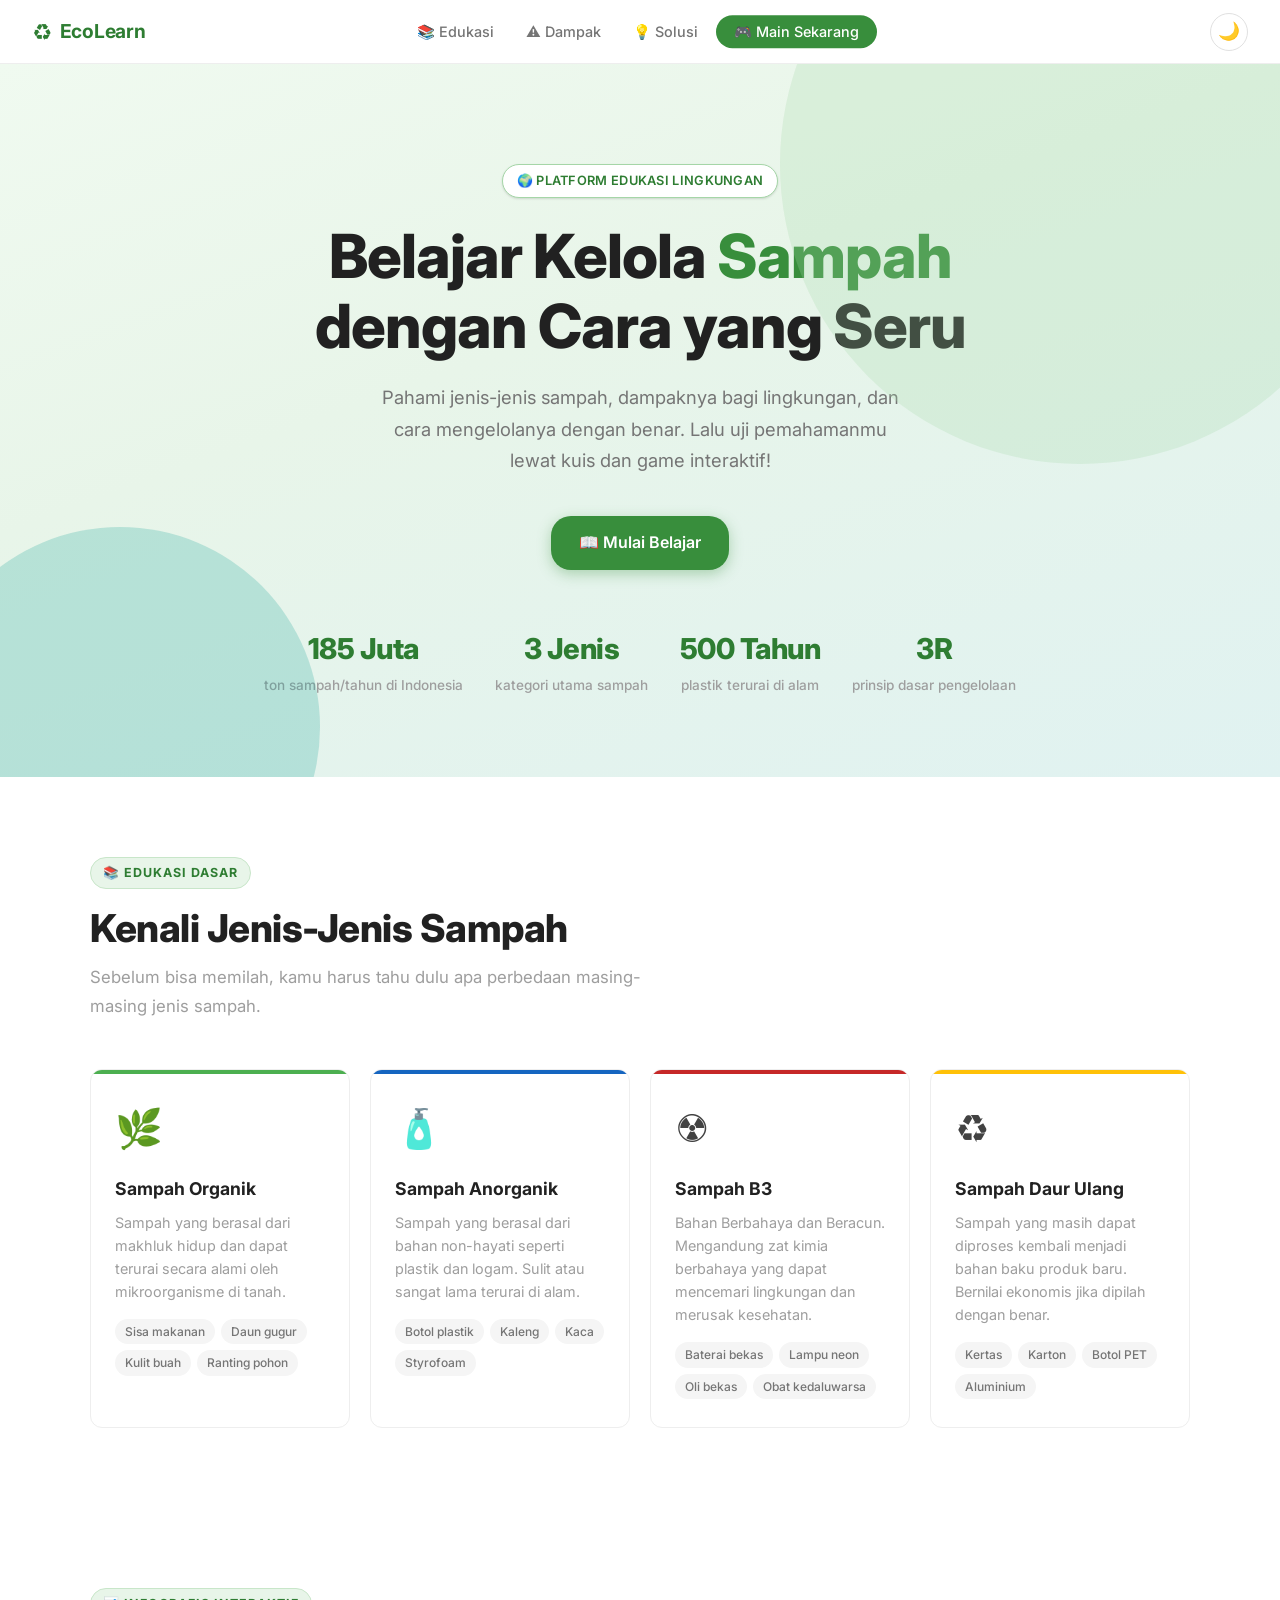
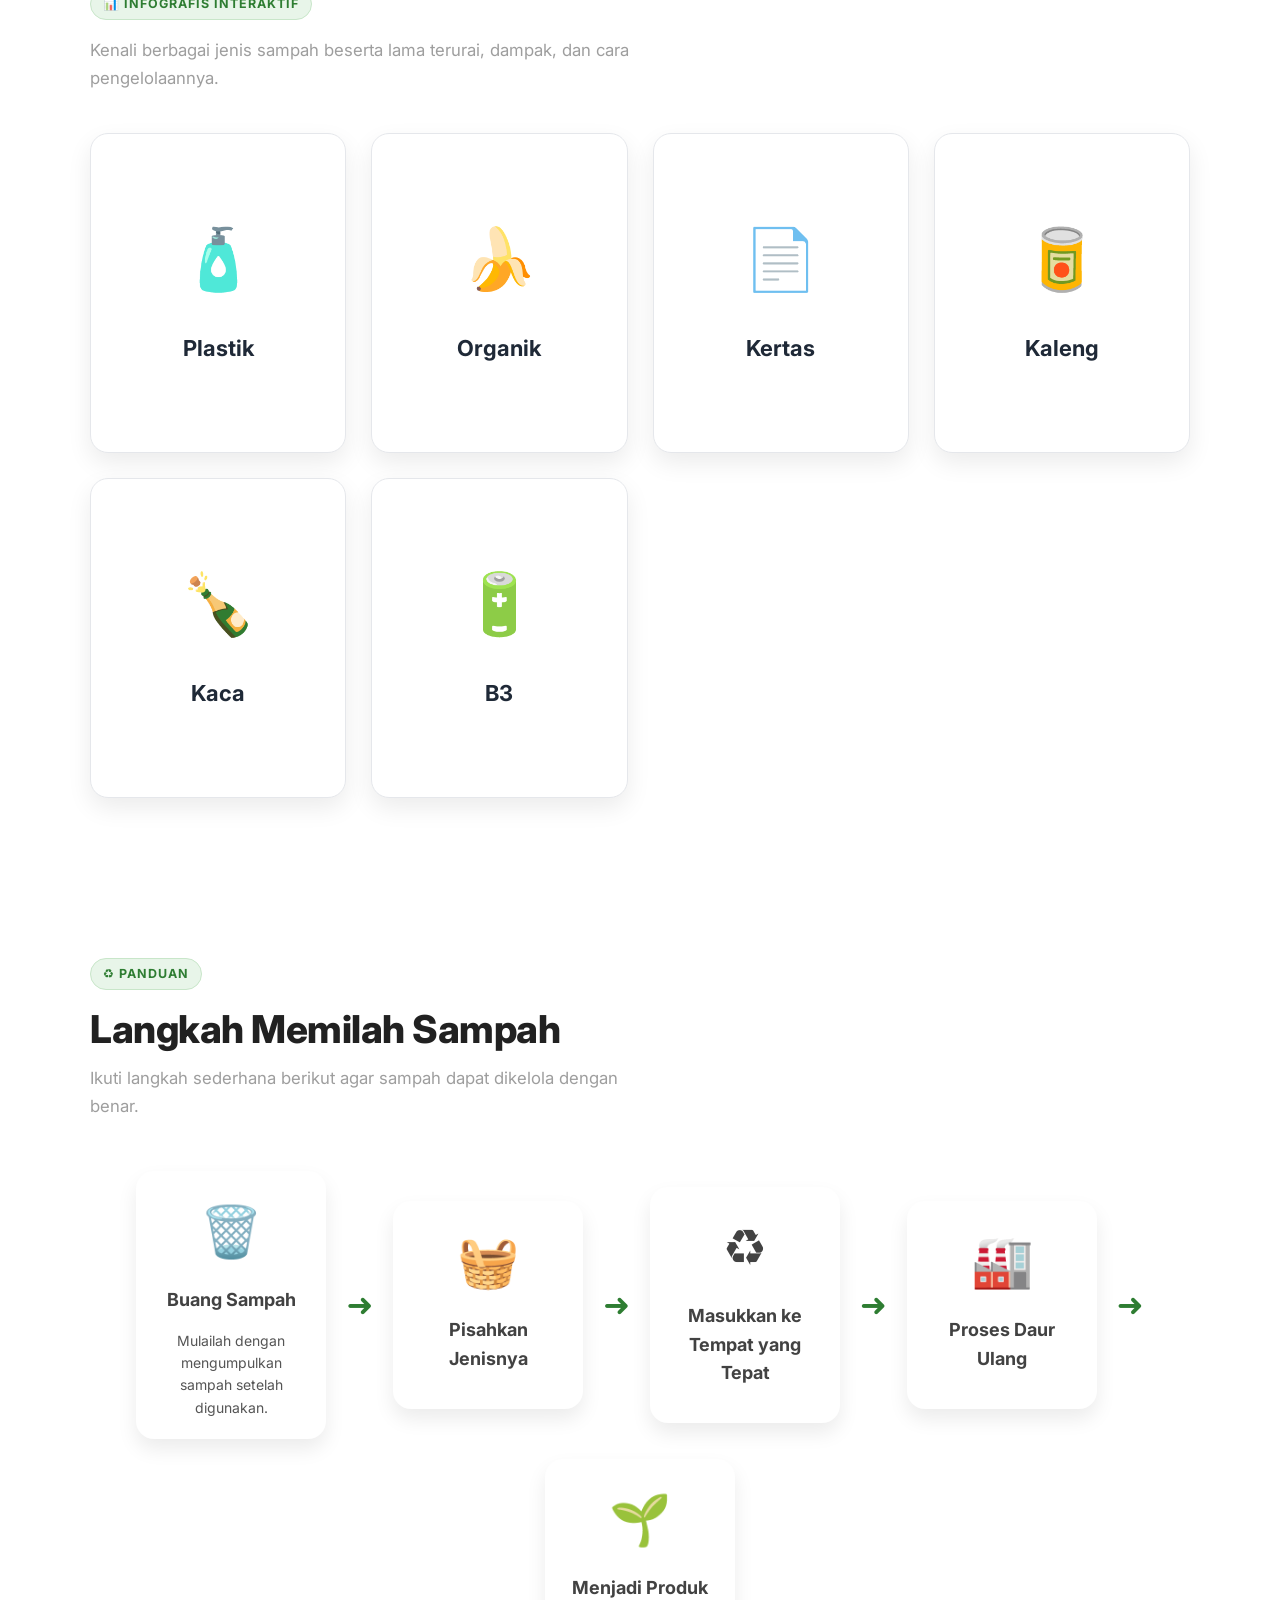
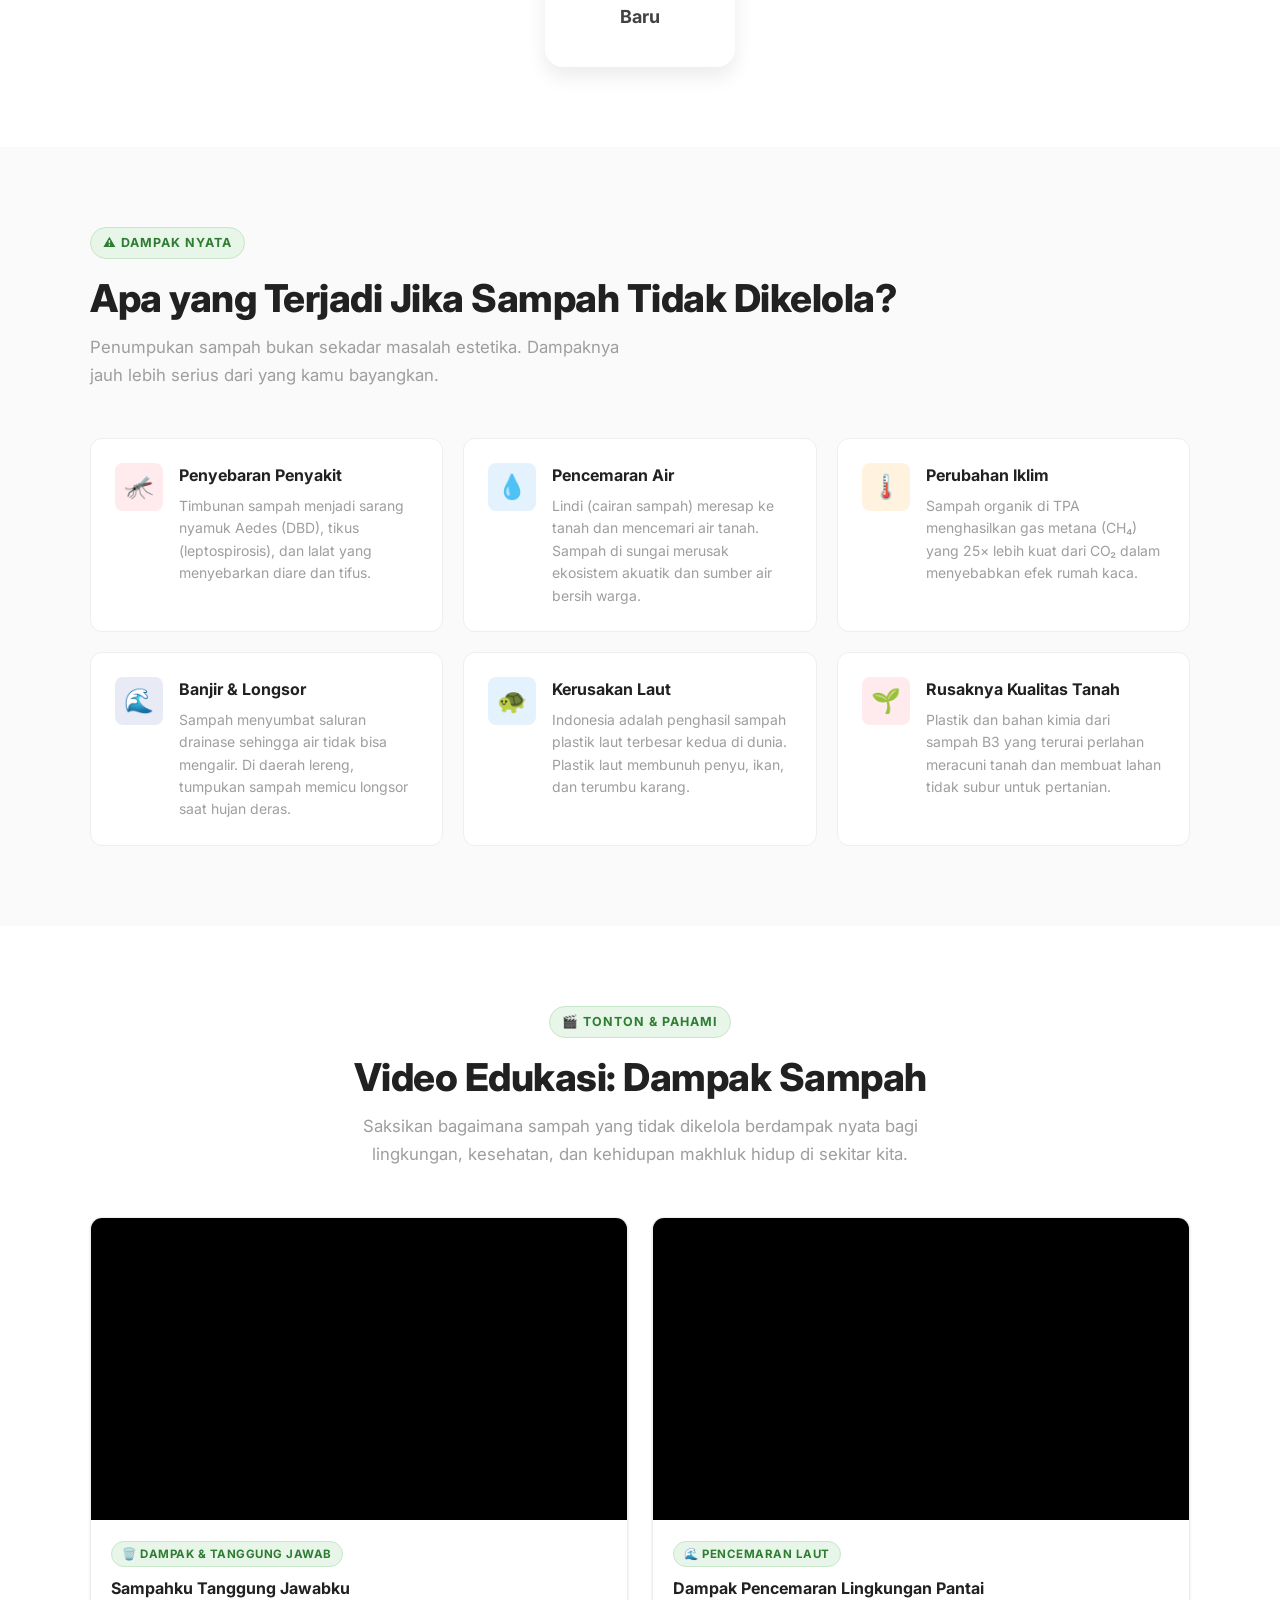
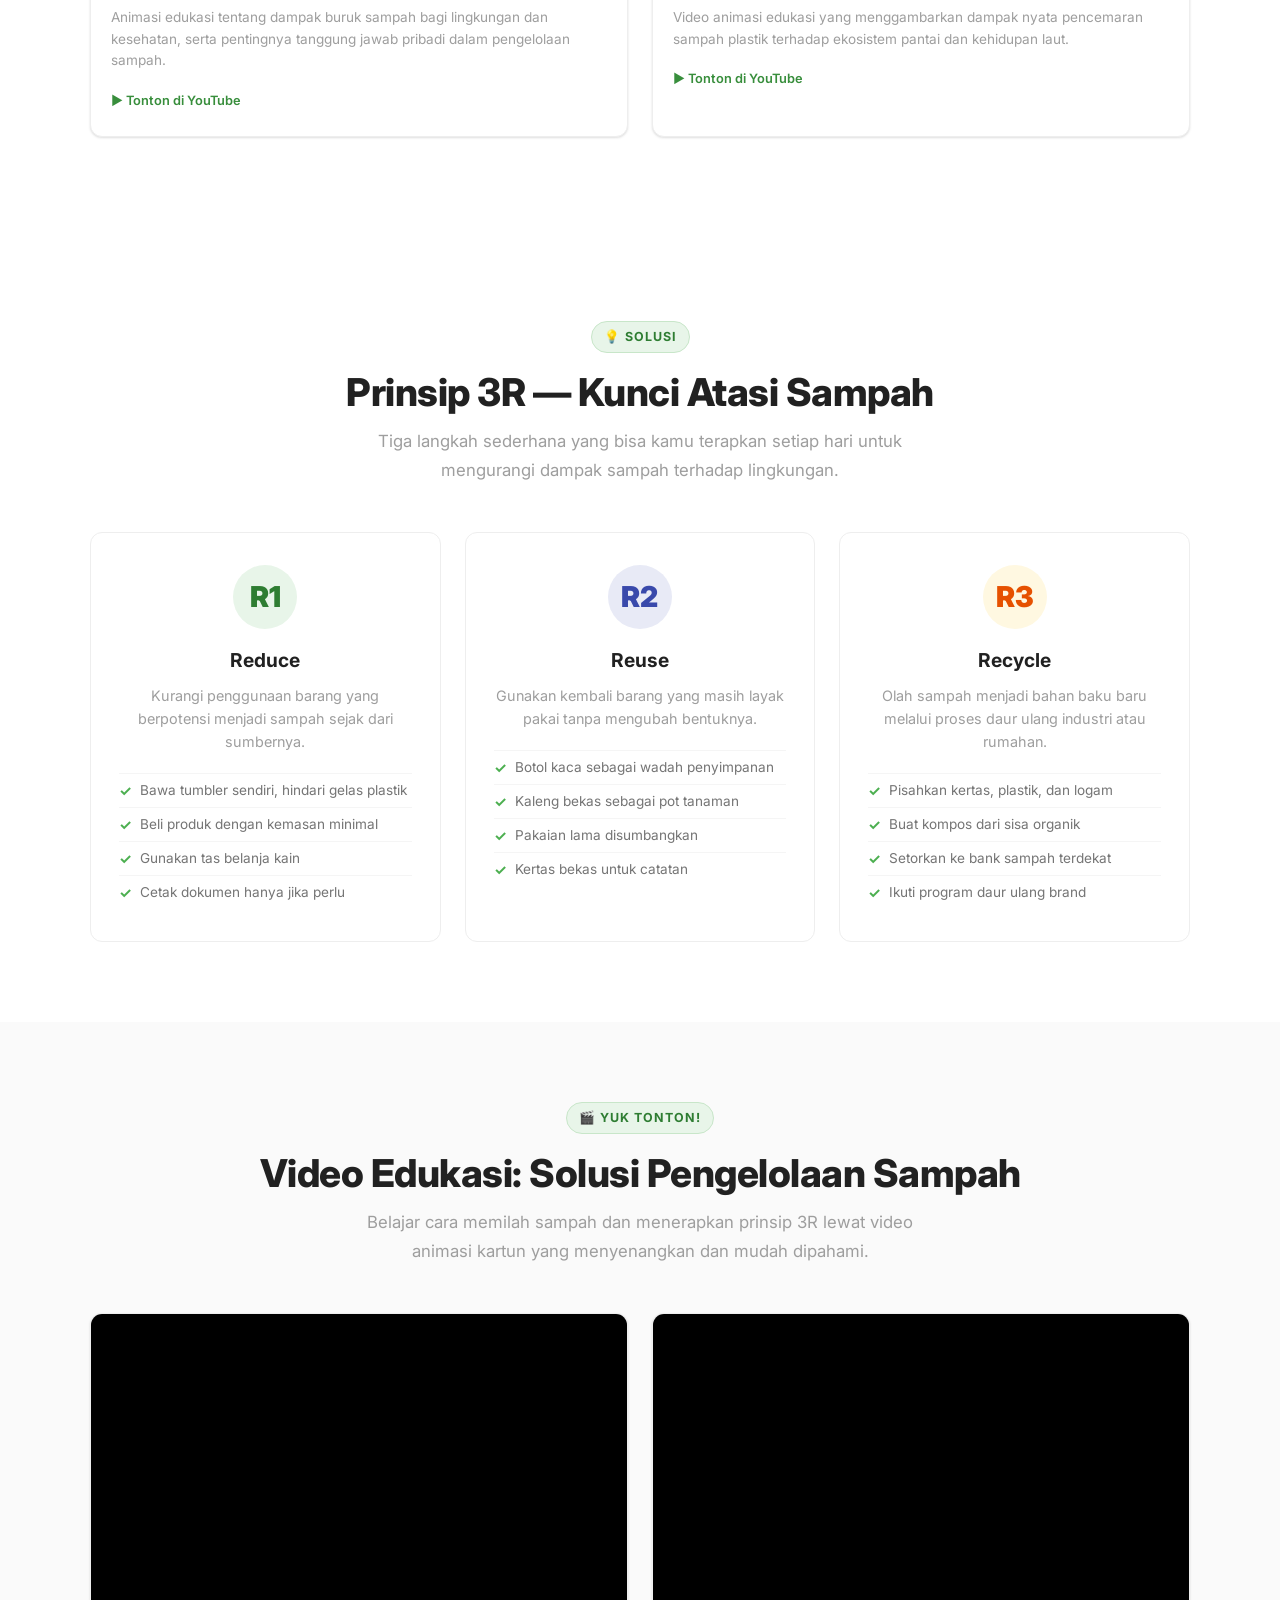
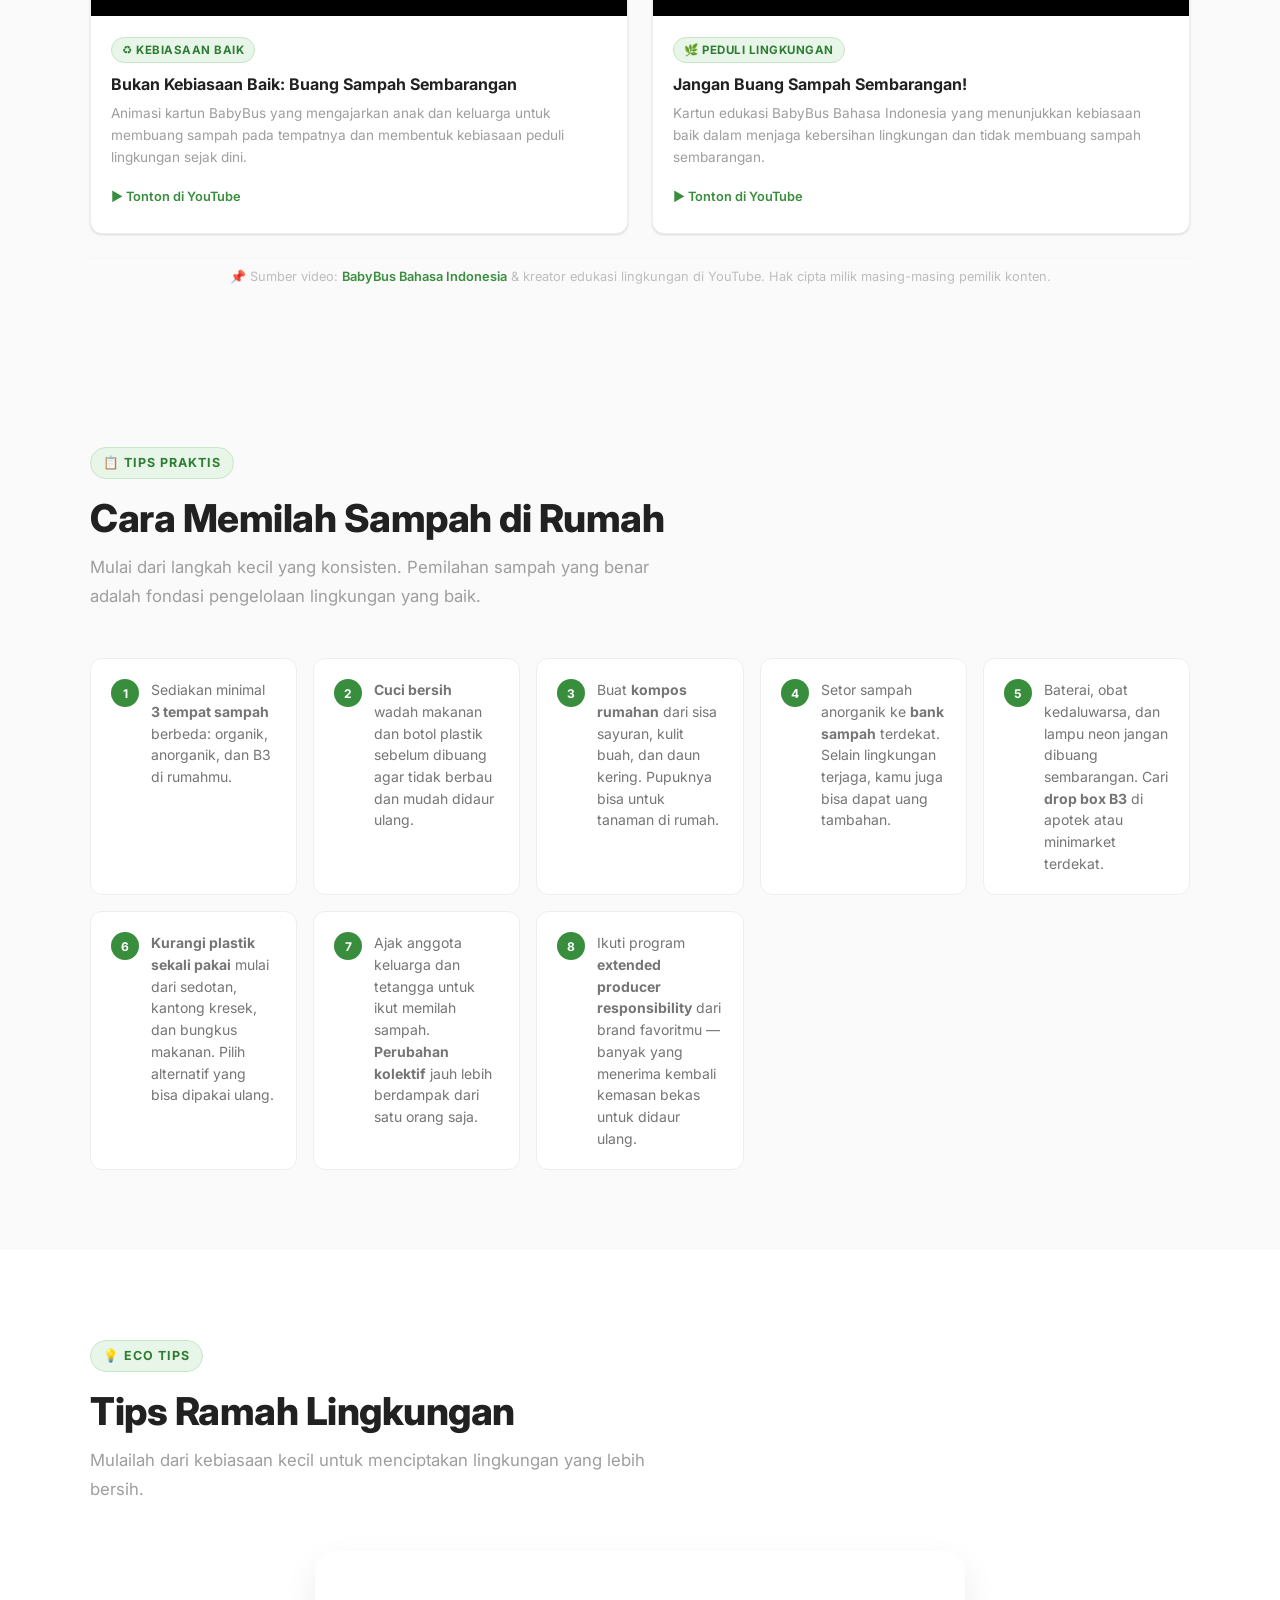
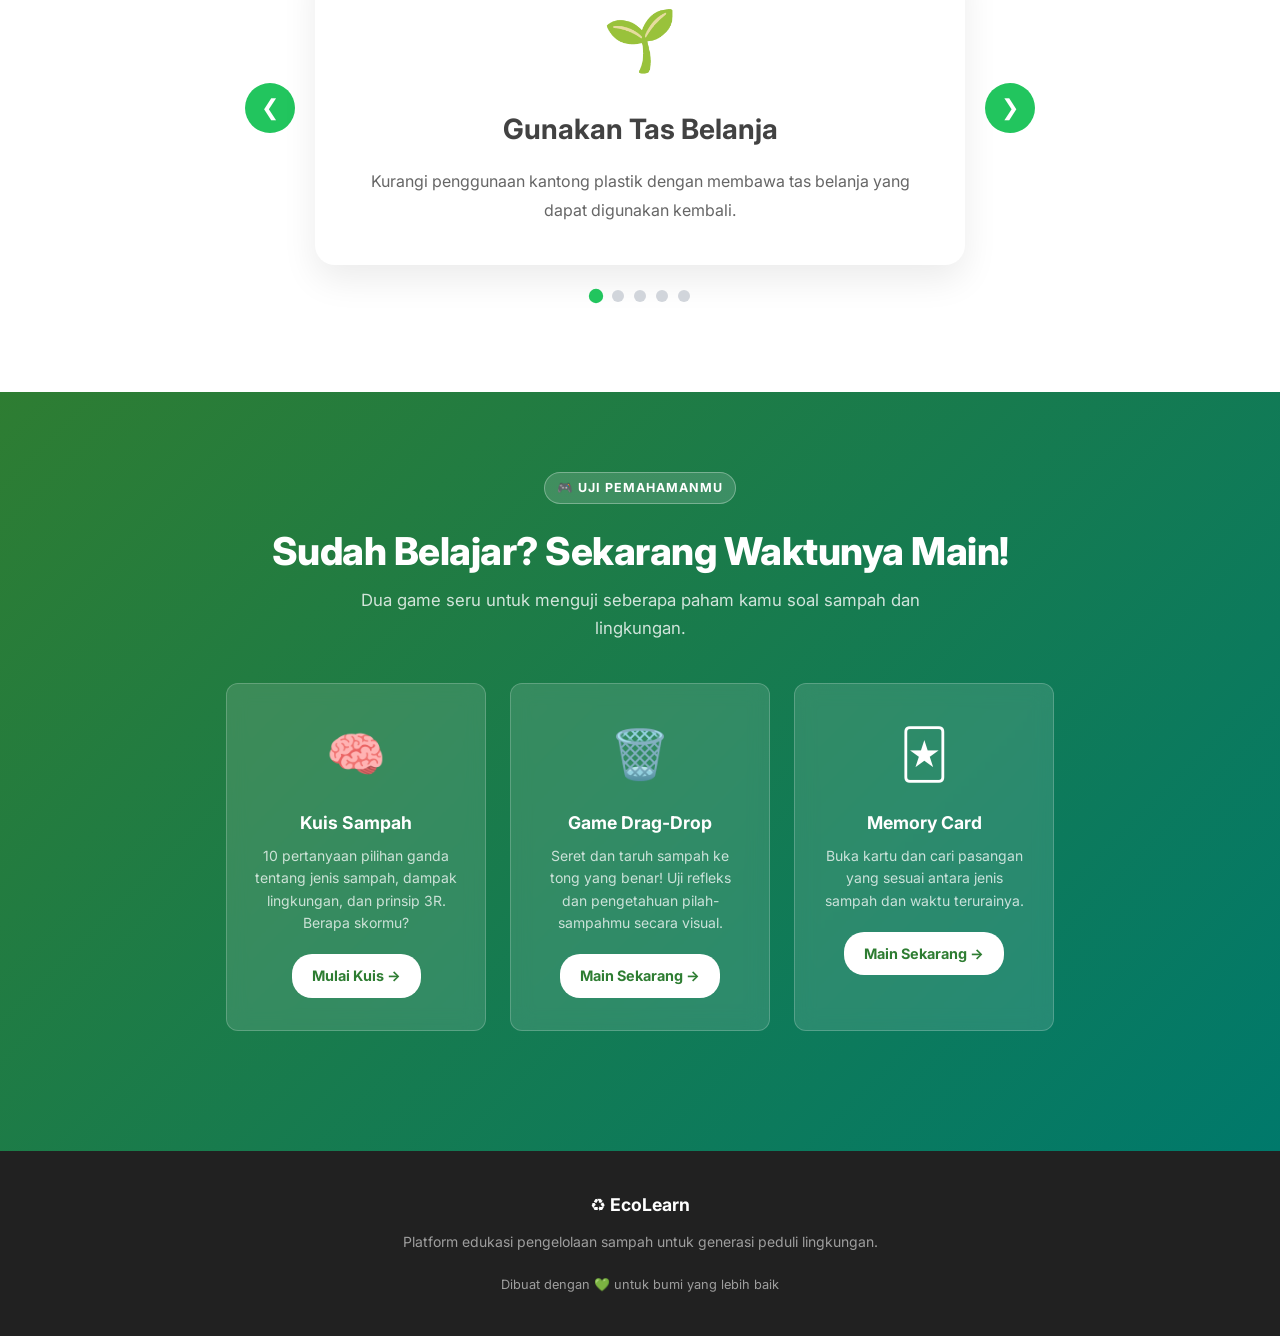
==== index.html @ abc0b4c4 "Add files via upload" ====
<!doctype html>
<html lang="id">
  <head>
    <meta charset="UTF-8" />
    <meta name="viewport" content="width=device-width, initial-scale=1.0" />
    <title>EcoLearn — Belajar Kelola Sampah dengan Seru</title>
    <link rel="stylesheet" href="css/style.css?v=1">
    <link rel="preconnect" href="https://fonts.googleapis.com" />
    <link
      href="https://fonts.googleapis.com/css2?family=Inter:wght@400;500;600;700;800;900&display=swap"
      rel="stylesheet"
    />
  </head>

  <style>
    /* INFOGRAFIS INTERAKTIF */

    #infografis .section-header{
        text-align:left;
        max-width:700px;
        margin-bottom:40px;
    }

    .flip-grid{
        display:grid;
        grid-template-columns:repeat(auto-fit,minmax(220px,1fr));
        gap:25px;
    }

    .flip-card{
        width:100%;
        height:320px;
        perspective:1000px;
        cursor:pointer;
    }

    .flip-card-inner{
        position:relative;
        width:100%;
        height:100%;
        transition:transform .7s;
        transform-style:preserve-3d;
    }

    .flip-card.active .flip-card-inner{
        transform:rotateY(180deg);
    }

    .flip-card-front,
    .flip-card-back{
        position:absolute;
        width:100%;
        height:100%;
        border-radius:18px;
        backface-visibility:hidden;
        -webkit-backface-visibility:hidden;
        overflow:hidden;
        box-shadow:0 10px 25px rgba(0,0,0,.08);
    }

    /*  DEPAN (LIGHT MODE) */

    .flip-card-front{
        background:#ffffff;
        color:#1f2937;
        display:flex;
        flex-direction:column;
        justify-content:center;
        align-items:center;
        text-align:center;
        padding:25px;
        border:1px solid #e5e7eb;
        transition:.3s;
    }

    .flip-card:hover .flip-card-front{
        transform:translateY(-5px);
    }

    .info-icon{
        font-size:60px;
        margin-bottom:15px;
    }

    .flip-card-front h3{
        margin:10px 0;
        color:#1f2937;
        font-size:22px;
    }

    .flip-card-front span{
        color:#6b7280;
        font-size:14px;
    }

    /* BELAKANG */

    .flip-card-back{
        background:linear-gradient(135deg,#2e7d32,#43a047);
        color:#ffffff;
        transform:rotateY(180deg);
        padding:22px;
        overflow-y:auto;
    }

    .flip-card-back h3{
        text-align:center;
        margin-bottom:18px;
        font-size:22px;
    }

    .flip-card-back p{
        margin-bottom:14px;
        font-size:14px;
        line-height:1.6;
    }

    .flip-card-back b{
        color:#ffffff;
    }

    /*  RESPONSIVE*/

    @media (max-width:768px){

        .flip-grid{
            grid-template-columns:repeat(2,1fr);
        }

        .flip-card{
            height:300px;
        }

    }

    @media (max-width:500px){

        .flip-grid{
            grid-template-columns:1fr;
        }

    }

    /*  DARK MODE */

    [data-theme="dark"] #infografis .section-title,
    [data-theme="dark"] #infografis .section-subtitle,
    [data-theme="dark"] #infografis .section-label{
        color:#ffffff;
    }

    [data-theme="dark"] .flip-card-front{
        background:#1f2937;
        color:#ffffff;
        border:1px solid rgba(255,255,255,.08);
    }

    [data-theme="dark"] .flip-card-front h3{
        color:#ffffff;
    }

    [data-theme="dark"] .flip-card-front span{
        color:#cbd5e1;
    }

    [data-theme="dark"] .flip-card-back{
        background:linear-gradient(135deg,#166534,#22c55e);
    }


  /* ======LANGKAH MEMILAH SAMPAH ========== */

  .step-grid{
    display:flex;
    align-items:center;
    justify-content:center;
    flex-wrap:wrap;
    gap:20px;
    margin-top:50px;
  }

  .step-card{
  width:190px;
  min-height:200px;
  background:#fff;
  border-radius:18px;
  padding:20px;
  text-align:center;
  cursor:pointer;
  box-shadow:0 10px 20px rgba(0,0,0,.08);
  transition:.3s;
  }

  .step-card:hover{
    transform:translateY(-8px);
  }

  .step-icon{
    font-size:50px;
    margin-bottom:15px;
  }

  .step-card h3{
    font-size:18px;
    margin-bottom:15px;

  }

  .step-detail{
    display:none;
    font-size:14px;
    line-height:1.6;
    color:#555;
    margin-top:15px;
  }

  .step-card.active .step-detail{
    display:block;
  }

  .step-arrow{
    font-size:32px;
    font-weight:bold;
    color:#2e7d32;
  }

  [data-theme="dark"] .step-card{
    background:#1f2937;
    color:#fff;
    border:1px solid rgba(255,255,255,.08);
  }

  [data-theme="dark"] .step-detail{
    color:#cbd5e1;
  }

  @media(max-width:900px){
    .step-grid{
      flex-direction:column;
    }

    .step-arrow{
      transform:rotate(90deg);
    }
  }

  /* ===ECO TIPS===== */

  #eco-tips{
      padding:90px 0;
  }

  .eco-slider{
      display:flex;
      align-items:center;
      justify-content:center;
      gap:20px;
      margin-top:40px;
  }

  .eco-card{
      width:100%;
      max-width:650px;
      background:var(--card-bg,#ffffff);
      border-radius:20px;
      padding:40px;
      text-align:center;
      box-shadow:0 15px 35px rgba(0,0,0,.08);
      transition:.3s;
  }

  .eco-card:hover{
      transform:translateY(-5px);
  }

  .eco-icon{
      font-size:60px;
      margin-bottom:20px;
  }

  .eco-card h3{
      font-size:28px;
      margin-bottom:15px;
  }

  .eco-card p{
      line-height:1.8;
      color:var(--text-secondary,#666);
  }

  .eco-prev,
  .eco-next{
      width:50px;
      height:50px;
      border:none;
      border-radius:50%;
      background:#22c55e;
      color:#fff;
      cursor:pointer;
      font-size:22px;
      transition:.3s;
  }

  .eco-prev:hover,
  .eco-next:hover{
      background:#16a34a;
      transform:scale(1.05);
  }

  .eco-dots{
      display:flex;
      justify-content:center;
      gap:10px;
      margin-top:25px;
  }

  .eco-dots span{
      width:12px;
      height:12px;
      border-radius:50%;
      background:#d1d5db;
      cursor:pointer;
      transition:.3s;
  }

  .eco-dots span.active{
      background:#22c55e;
      transform:scale(1.2);
  }

  /*  DARK MODE */

  [data-theme="dark"] .eco-card{
      background:#1f2937;
      color:#ffffff;
      border:1px solid rgba(255,255,255,.08);
  }

  [data-theme="dark"] .eco-card p{
      color:#cbd5e1;
  }

  [data-theme="dark"] .eco-dots span{
      background:#475569;
  }

  [data-theme="dark"] .eco-dots span.active{
      background:#22c55e;
  }

  /*  RESPONSIVE */

  @media(max-width:768px){
  .eco-slider{
      flex-direction:column;
  }

  .eco-prev,
  .eco-next{
      width:45px;
      height:45px;
  }

  .eco-card{
      padding:30px;
  }

}
  </style>
  <body>
    <!-- NAVBAR -->
    <nav class="navbar">
      <a href="index.html" class="nav-logo">
        <span class="logo-icon">♻️</span> EcoLearn
      </a>

      <ul class="nav-links" id="nav-links">
        <li><a href="#edukasi">📚 Edukasi</a></li>
        <li><a href="#dampak">⚠️ Dampak</a></li>
        <li><a href="#solusi">💡 Solusi</a></li>
        <li><a href="#games" class="nav-cta">🎮 Main Sekarang</a></li>
      </ul>
      <div class="navbar-right">
        <button class="theme-toggle" id="theme-toggle" aria-label="Ganti tema">
          🌙
        </button>
        <button class="hamburger" id="hamburger" aria-label="Buka menu">
          <span></span><span></span><span></span>
        </button>
      </div>
    </nav>

    <!-- HERO -->
    <section class="hero">
      <div class="hero-bg-circles"></div>
      <div class="hero-badge">🌍 Platform Edukasi Lingkungan</div>
      <h1>
        Belajar Kelola <span class="accent">Sampah</span><br />dengan Cara yang
        Seru
      </h1>
      <p class="hero-desc">
        Pahami jenis-jenis sampah, dampaknya bagi lingkungan, dan cara
        mengelolanya dengan benar. Lalu uji pemahamanmu lewat kuis dan game
        interaktif!
      </p>
      <div class="hero-actions">
        <a href="#edukasi" class="btn-primary">📖 Mulai Belajar</a>
      </div>
      <div class="hero-stats">
        <div class="hero-stat">
          <strong>185 Juta</strong>
          <span>ton sampah/tahun di Indonesia</span>
        </div>
        <div class="hero-stat">
          <strong>3 Jenis</strong>
          <span>kategori utama sampah</span>
        </div>
        <div class="hero-stat">
          <strong>500 Tahun</strong>
          <span>plastik terurai di alam</span>
        </div>
        <div class="hero-stat">
          <strong>3R</strong>
          <span>prinsip dasar pengelolaan</span>
        </div>
      </div>
    </section>

    <!-- SECTION 1: JENIS SAMPAH -->
    <section class="section" id="edukasi">
      <div class="container">
        <div class="section-header">
          <span class="section-label">📚 Edukasi Dasar</span>
          <h2 class="section-title">Kenali Jenis-Jenis Sampah</h2>
          <p class="section-subtitle">
            Sebelum bisa memilah, kamu harus tahu dulu apa perbedaan
            masing-masing jenis sampah.
          </p>
        </div>

        <div class="waste-grid">
          <div class="waste-card organik">
            <div class="waste-icon">🌿</div>
            <h3>Sampah Organik</h3>
            <p>
              Sampah yang berasal dari makhluk hidup dan dapat terurai secara
              alami oleh mikroorganisme di tanah.
            </p>
            <div class="waste-examples">
              <span class="waste-tag">Sisa makanan</span>
              <span class="waste-tag">Daun gugur</span>
              <span class="waste-tag">Kulit buah</span>
              <span class="waste-tag">Ranting pohon</span>
            </div>
          </div>

          <div class="waste-card anorganik">
            <div class="waste-icon">🧴</div>
            <h3>Sampah Anorganik</h3>
            <p>
              Sampah yang berasal dari bahan non-hayati seperti plastik dan
              logam. Sulit atau sangat lama terurai di alam.
            </p>
            <div class="waste-examples">
              <span class="waste-tag">Botol plastik</span>
              <span class="waste-tag">Kaleng</span>
              <span class="waste-tag">Kaca</span>
              <span class="waste-tag">Styrofoam</span>
            </div>
          </div>

          <div class="waste-card b3">
            <div class="waste-icon">☢️</div>
            <h3>Sampah B3</h3>
            <p>
              Bahan Berbahaya dan Beracun. Mengandung zat kimia berbahaya yang
              dapat mencemari lingkungan dan merusak kesehatan.
            </p>
            <div class="waste-examples">
              <span class="waste-tag">Baterai bekas</span>
              <span class="waste-tag">Lampu neon</span>
              <span class="waste-tag">Oli bekas</span>
              <span class="waste-tag">Obat kedaluwarsa</span>
            </div>
          </div>

          <div class="waste-card daur-ulang">
            <div class="waste-icon">♻️</div>
            <h3>Sampah Daur Ulang</h3>
            <p>
              Sampah yang masih dapat diproses kembali menjadi bahan baku produk
              baru. Bernilai ekonomis jika dipilah dengan benar.
            </p>
            <div class="waste-examples">
              <span class="waste-tag">Kertas</span>
              <span class="waste-tag">Karton</span>
              <span class="waste-tag">Botol PET</span>
              <span class="waste-tag">Aluminium</span>
            </div>
          </div>
        </div>
      </div>
    </section>

    <!--Infografis Interaktif-->
    <section class="section" id="infografis">
      <div class="container">

        <div class="section-header">
          <span class="section-label">📊 Infografis Interaktif</span>

          <p class="section-subtitle">
            Kenali berbagai jenis sampah beserta lama terurai, dampak, dan cara pengelolaannya.
          </p>
        </div>

        <div class="flip-grid">

          <!-- Plastik -->
          <div class="flip-card">
            <div class="flip-card-inner">
              <div class="flip-card-front">
                <div class="info-icon">🧴</div>
                <h3>Plastik</h3>
              </div>

              <div class="flip-card-back">
                <h3>🧴 Plastik</h3>
                <p><b>⏳ Terurai</b><br>±450 Tahun</p>
                <p><b>⚠️ Dampak</b><br>Mencemari laut & tanah.</p>
                <p><b>♻️ Kelola</b><br>Daur ulang.</p>
              </div>
            </div>
          </div>

          <!-- Organik -->
          <div class="flip-card">
            <div class="flip-card-inner">
              <div class="flip-card-front">
                <div class="info-icon">🍌</div>
                <h3>Organik</h3>
              </div>

              <div class="flip-card-back">
                <h3>🍌 Organik</h3>
                <p><b>⏳ Terurai</b><br>1–6 Bulan</p>
                <p><b>⚠️ Dampak</b><br>Menimbulkan bau jika menumpuk.</p>
                <p><b>♻️ Kelola</b><br>Kompos.</p>
              </div>
            </div>
          </div>

          <!-- Kertas -->
          <div class="flip-card">
            <div class="flip-card-inner">
              <div class="flip-card-front">
                <div class="info-icon">📄</div>
                <h3>Kertas</h3>
              </div>

              <div class="flip-card-back">
                <h3>📄 Kertas</h3>
                <p><b>⏳ Terurai</b><br>2–5 Bulan</p>
                <p><b>⚠️ Dampak</b><br>Menambah volume sampah.</p>
                <p><b>♻️ Kelola</b><br>Daur ulang.</p>
              </div>
            </div>
          </div>

          <!-- Kaleng -->
          <div class="flip-card">
            <div class="flip-card-inner">
              <div class="flip-card-front">
                <div class="info-icon">🥫</div>
                <h3>Kaleng</h3>
              </div>

              <div class="flip-card-back">
                <h3>🥫 Kaleng</h3>
                <p><b>⏳ Terurai</b><br>50–100 Tahun</p>
                <p><b>⚠️ Dampak</b><br>Mencemari lingkungan.</p>
                <p><b>♻️ Kelola</b><br>Bank Sampah.</p>
              </div>
            </div>
          </div>

          <!-- Kaca -->
          <div class="flip-card">
            <div class="flip-card-inner">
              <div class="flip-card-front">
                <div class="info-icon">🍾</div>
                <h3>Kaca</h3>
              </div>

              <div class="flip-card-back">
                <h3>🍾 Kaca</h3>
                <p><b>⏳ Terurai</b><br>>1 Juta Tahun</p>
                <p><b>⚠️ Dampak</b><br>Berbahaya jika pecah.</p>
                <p><b>♻️ Kelola</b><br>Daur ulang.</p>
              </div>
            </div>
          </div>

          <!-- B3 -->
          <div class="flip-card">
            <div class="flip-card-inner">
              <div class="flip-card-front">
                <div class="info-icon">🔋</div>
                <h3>B3</h3>
              </div>

              <div class="flip-card-back">
                <h3>🔋 Sampah B3</h3>
                <p><b>⏳ Terurai</b><br>100+ Tahun</p>
                <p><b>⚠️ Dampak</b><br>Mengandung zat berbahaya.</p>
                <p><b>♻️ Kelola</b><br>Drop Box B3.</p>
              </div>
            </div>
          </div>

        </div>
      </div>
    </section>

    <section class="section" id="langkah">

        <div class="container">

            <div class="section-header">
                <span class="section-label">♻️ Panduan</span>

                <h2 class="section-title">
                    Langkah Memilah Sampah
                </h2>

                <p class="section-subtitle">
                    Ikuti langkah sederhana berikut agar sampah dapat dikelola dengan benar.
                </p>
            </div>

            <div class="step-grid">

                <div class="step-card active">
                    <div class="step-icon">🗑️</div>
                    <h3>Buang Sampah</h3>

                    <div class="step-detail">
                        Mulailah dengan mengumpulkan sampah setelah digunakan.
                    </div>
                </div>

                <div class="step-arrow">➜</div>

                <div class="step-card">
                    <div class="step-icon">🧺</div>
                    <h3>Pisahkan Jenisnya</h3>

                    <div class="step-detail">
                        <b>Organik</b><br>
                        <b>Anorganik</b><br>
                        <b>B3</b>
                    </div>
                </div>

                <div class="step-arrow">➜</div>

                <div class="step-card">
                    <div class="step-icon">♻️</div>
                    <h3>Masukkan ke Tempat yang Tepat</h3>

                    <div class="step-detail">
                        🟢 Hijau = Organik<br>
                        🟡 Kuning = Anorganik<br>
                        🔴 Merah = B3
                    </div>
                </div>

                <div class="step-arrow">➜</div>

                <div class="step-card">
                    <div class="step-icon">🏭</div>
                    <h3>Proses Daur Ulang</h3>

                    <div class="step-detail">
                        Sampah yang masih bernilai akan diproses menjadi bahan baru.
                    </div>
                </div>

                <div class="step-arrow">➜</div>

                <div class="step-card">
                    <div class="step-icon">🌱</div>
                    <h3>Menjadi Produk Baru</h3>

                    <div class="step-detail">
                        Contohnya pot bunga, tas daur ulang, kompos, dan kerajinan.
                    </div>
                </div>

            </div>

        </div>

    </section>

    <!-- SECTION 2: DAMPAK SAMPAH -->
    <section class="section section-alt" id="dampak">
      <div class="container">
        <div class="section-header">
          <span class="section-label">⚠️ Dampak Nyata</span>
          <h2 class="section-title">
            Apa yang Terjadi Jika Sampah Tidak Dikelola?
          </h2>
          <p class="section-subtitle">
            Penumpukan sampah bukan sekadar masalah estetika. Dampaknya jauh
            lebih serius dari yang kamu bayangkan.
          </p>
        </div>

        <div class="impact-grid">
          <div class="impact-card health">
            <div class="impact-icon-wrap">🦟</div>
            <div>
              <h4>Penyebaran Penyakit</h4>
              <p>
                Timbunan sampah menjadi sarang nyamuk Aedes (DBD), tikus
                (leptospirosis), dan lalat yang menyebarkan diare dan tifus.
              </p>
            </div>
          </div>

          <div class="impact-card water">
            <div class="impact-icon-wrap">💧</div>
            <div>
              <h4>Pencemaran Air</h4>
              <p>
                Lindi (cairan sampah) meresap ke tanah dan mencemari air tanah.
                Sampah di sungai merusak ekosistem akuatik dan sumber air bersih
                warga.
              </p>
            </div>
          </div>

          <div class="impact-card climate">
            <div class="impact-icon-wrap">🌡️</div>
            <div>
              <h4>Perubahan Iklim</h4>
              <p>
                Sampah organik di TPA menghasilkan gas metana (CH₄) yang 25×
                lebih kuat dari CO₂ dalam menyebabkan efek rumah kaca.
              </p>
            </div>
          </div>

          <div class="impact-card flood">
            <div class="impact-icon-wrap">🌊</div>
            <div>
              <h4>Banjir & Longsor</h4>
              <p>
                Sampah menyumbat saluran drainase sehingga air tidak bisa
                mengalir. Di daerah lereng, tumpukan sampah memicu longsor saat
                hujan deras.
              </p>
            </div>
          </div>

          <div class="impact-card water">
            <div class="impact-icon-wrap">🐢</div>
            <div>
              <h4>Kerusakan Laut</h4>
              <p>
                Indonesia adalah penghasil sampah plastik laut terbesar kedua di
                dunia. Plastik laut membunuh penyu, ikan, dan terumbu karang.
              </p>
            </div>
          </div>

          <div class="impact-card health">
            <div class="impact-icon-wrap">🌱</div>
            <div>
              <h4>Rusaknya Kualitas Tanah</h4>
              <p>
                Plastik dan bahan kimia dari sampah B3 yang terurai perlahan
                meracuni tanah dan membuat lahan tidak subur untuk pertanian.
              </p>
            </div>
          </div>
        </div>
      </div>
    </section>

    <!-- SECTION VIDEO: DAMPAK SAMPAH -->
    <section class="section video-section">
      <div class="container">
        <div class="section-header centered">
          <span class="section-label">🎬 Tonton & Pahami</span>
          <h2 class="section-title">Video Edukasi: Dampak Sampah</h2>
          <p class="section-subtitle">
            Saksikan bagaimana sampah yang tidak dikelola berdampak nyata bagi lingkungan, kesehatan, dan kehidupan makhluk hidup di sekitar kita.
          </p>
        </div>
        <div class="video-grid">
          <div class="video-card">
            <div class="video-wrapper">
              <iframe
                src="https://www.youtube.com/embed/CGd3lgxReFE"
                title="Animasi Cara Pengelolaan Sampah - Sampahku Tanggung Jawabku"
                frameborder="0"
                allow="accelerometer; autoplay; clipboard-write; encrypted-media; gyroscope; picture-in-picture"
                allowfullscreen
                loading="lazy"
              ></iframe>
            </div>
            <div class="video-info">
              <span class="video-tag">🗑️ Dampak & Tanggung Jawab</span>
              <h3>Sampahku Tanggung Jawabku</h3>
              <p>Animasi edukasi tentang dampak buruk sampah bagi lingkungan dan kesehatan, serta pentingnya tanggung jawab pribadi dalam pengelolaan sampah.</p>
              <a
                href="https://www.youtube.com/watch?v=CGd3lgxReFE"
                target="_blank"
                rel="noopener noreferrer"
                class="video-source"
              >▶ Tonton di YouTube</a>
            </div>
          </div>
          <div class="video-card">
            <div class="video-wrapper">
              <iframe
                src="https://www.youtube.com/embed/KKESeJNV1I0"
                title="Video Animasi Edukasi Dampak Pencemaran Lingkungan Pantai"
                frameborder="0"
                allow="accelerometer; autoplay; clipboard-write; encrypted-media; gyroscope; picture-in-picture"
                allowfullscreen
                loading="lazy"
              ></iframe>
            </div>
            <div class="video-info">
              <span class="video-tag">🌊 Pencemaran Laut</span>
              <h3>Dampak Pencemaran Lingkungan Pantai</h3>
              <p>Video animasi edukasi yang menggambarkan dampak nyata pencemaran sampah plastik terhadap ekosistem pantai dan kehidupan laut.</p>
              <a
                href="https://www.youtube.com/watch?v=KKESeJNV1I0"
                target="_blank"
                rel="noopener noreferrer"
                class="video-source"
              >▶ Tonton di YouTube</a>
            </div>
          </div>
        </div>
      </div>
    </section>

    <!-- SECTION 3: PRINSIP 3R -->
    <section class="section" id="solusi">
      <div class="container">
        <div class="section-header centered">
          <span class="section-label">💡 Solusi</span>
          <h2 class="section-title">Prinsip 3R — Kunci Atasi Sampah</h2>
          <p class="section-subtitle">
            Tiga langkah sederhana yang bisa kamu terapkan setiap hari untuk
            mengurangi dampak sampah terhadap lingkungan.
          </p>
        </div>

        <div class="r3-grid">
          <div class="r3-card reduce">
            <div class="r3-letter">R1</div>
            <h3>Reduce</h3>
            <p>
              Kurangi penggunaan barang yang berpotensi menjadi sampah sejak
              dari sumbernya.
            </p>
            <ul class="r3-examples">
              <li>Bawa tumbler sendiri, hindari gelas plastik</li>
              <li>Beli produk dengan kemasan minimal</li>
              <li>Gunakan tas belanja kain</li>
              <li>Cetak dokumen hanya jika perlu</li>
            </ul>
          </div>

          <div class="r3-card reuse">
            <div class="r3-letter">R2</div>
            <h3>Reuse</h3>
            <p>
              Gunakan kembali barang yang masih layak pakai tanpa mengubah
              bentuknya.
            </p>
            <ul class="r3-examples">
              <li>Botol kaca sebagai wadah penyimpanan</li>
              <li>Kaleng bekas sebagai pot tanaman</li>
              <li>Pakaian lama disumbangkan</li>
              <li>Kertas bekas untuk catatan</li>
            </ul>
          </div>

          <div class="r3-card recycle">
            <div class="r3-letter">R3</div>
            <h3>Recycle</h3>
            <p>
              Olah sampah menjadi bahan baku baru melalui proses daur ulang
              industri atau rumahan.
            </p>
            <ul class="r3-examples">
              <li>Pisahkan kertas, plastik, dan logam</li>
              <li>Buat kompos dari sisa organik</li>
              <li>Setorkan ke bank sampah terdekat</li>
              <li>Ikuti program daur ulang brand</li>
            </ul>
          </div>
        </div>
      </div>
    </section>

    <!-- SECTION VIDEO: SOLUSI PENGELOLAAN SAMPAH -->
    <section class="section section-alt video-section">
      <div class="container">
        <div class="section-header centered">
          <span class="section-label">🎬 Yuk Tonton!</span>
          <h2 class="section-title">Video Edukasi: Solusi Pengelolaan Sampah</h2>
          <p class="section-subtitle">
            Belajar cara memilah sampah dan menerapkan prinsip 3R lewat video animasi kartun yang menyenangkan dan mudah dipahami.
          </p>
        </div>
        <div class="video-grid">
          <div class="video-card">
            <div class="video-wrapper">
              <iframe
                src="https://www.youtube.com/embed/ZKJ6ltmjcfU"
                title="Membuang Sampah Sembarangan Bukan Kebiasaan Baik - BabyBus"
                frameborder="0"
                allow="accelerometer; autoplay; clipboard-write; encrypted-media; gyroscope; picture-in-picture"
                allowfullscreen
                loading="lazy"
              ></iframe>
            </div>
            <div class="video-info">
              <span class="video-tag">♻️ Kebiasaan Baik</span>
              <h3>Bukan Kebiasaan Baik: Buang Sampah Sembarangan</h3>
              <p>Animasi kartun BabyBus yang mengajarkan anak dan keluarga untuk membuang sampah pada tempatnya dan membentuk kebiasaan peduli lingkungan sejak dini.</p>
              <a
                href="https://www.youtube.com/watch?v=ZKJ6ltmjcfU"
                target="_blank"
                rel="noopener noreferrer"
                class="video-source"
              >▶ Tonton di YouTube</a>
            </div>
          </div>
          <div class="video-card">
            <div class="video-wrapper">
              <iframe
                src="https://www.youtube.com/embed/hm_YcVfZ_OQ"
                title="Jangan Buang Sampah Sembarangan - BabyBus Bahasa Indonesia"
                frameborder="0"
                allow="accelerometer; autoplay; clipboard-write; encrypted-media; gyroscope; picture-in-picture"
                allowfullscreen
                loading="lazy"
              ></iframe>
            </div>
            <div class="video-info">
              <span class="video-tag">🌿 Peduli Lingkungan</span>
              <h3>Jangan Buang Sampah Sembarangan!</h3>
              <p>Kartun edukasi BabyBus Bahasa Indonesia yang menunjukkan kebiasaan baik dalam menjaga kebersihan lingkungan dan tidak membuang sampah sembarangan.</p>
              <a
                href="https://www.youtube.com/watch?v=hm_YcVfZ_OQ"
                target="_blank"
                rel="noopener noreferrer"
                class="video-source"
              >▶ Tonton di YouTube</a>
            </div>
          </div>
        </div>
        <p class="video-credit">
          📌 Sumber video: <a href="https://www.youtube.com/@BabyBusBahasaIndonesia" target="_blank" rel="noopener noreferrer">BabyBus Bahasa Indonesia</a> &amp; kreator edukasi lingkungan di YouTube. Hak cipta milik masing-masing pemilik konten.
        </p>
      </div>
    </section>

    <!-- SECTION 4: TIPS PILAH SAMPAH -->
    <section class="section section-alt">
      <div class="container">
        <div class="section-header">
          <span class="section-label">📋 Tips Praktis</span>
          <h2 class="section-title">Cara Memilah Sampah di Rumah</h2>
          <p class="section-subtitle">
            Mulai dari langkah kecil yang konsisten. Pemilahan sampah yang benar
            adalah fondasi pengelolaan lingkungan yang baik.
          </p>
        </div>

        <div class="tips-grid">
          <div class="tip-card">
            <div class="tip-num">1</div>
            <p>
              Sediakan minimal <strong>3 tempat sampah</strong> berbeda:
              organik, anorganik, dan B3 di rumahmu.
            </p>
          </div>
          <div class="tip-card">
            <div class="tip-num">2</div>
            <p>
              <strong>Cuci bersih</strong> wadah makanan dan botol plastik
              sebelum dibuang agar tidak berbau dan mudah didaur ulang.
            </p>
          </div>
          <div class="tip-card">
            <div class="tip-num">3</div>
            <p>
              Buat <strong>kompos rumahan</strong> dari sisa sayuran, kulit
              buah, dan daun kering. Pupuknya bisa untuk tanaman di rumah.
            </p>
          </div>
          <div class="tip-card">
            <div class="tip-num">4</div>
            <p>
              Setor sampah anorganik ke <strong>bank sampah</strong> terdekat.
              Selain lingkungan terjaga, kamu juga bisa dapat uang tambahan.
            </p>
          </div>
          <div class="tip-card">
            <div class="tip-num">5</div>
            <p>
              Baterai, obat kedaluwarsa, dan lampu neon jangan dibuang
              sembarangan. Cari <strong>drop box B3</strong> di apotek atau
              minimarket terdekat.
            </p>
          </div>
          <div class="tip-card">
            <div class="tip-num">6</div>
            <p>
              <strong>Kurangi plastik sekali pakai</strong> mulai dari sedotan,
              kantong kresek, dan bungkus makanan. Pilih alternatif yang bisa
              dipakai ulang.
            </p>
          </div>
          <div class="tip-card">
            <div class="tip-num">7</div>
            <p>
              Ajak anggota keluarga dan tetangga untuk ikut memilah sampah.
              <strong>Perubahan kolektif</strong> jauh lebih berdampak dari satu
              orang saja.
            </p>
          </div>
          <div class="tip-card">
            <div class="tip-num">8</div>
            <p>
              Ikuti program
              <strong>extended producer responsibility</strong> dari brand
              favoritmu — banyak yang menerima kembali kemasan bekas untuk
              didaur ulang.
            </p>
          </div>
        </div>
      </div>
    </section>


    <section class="section" id="eco-tips">

        <div class="container">

            <div class="section-header">
                <span class="section-label">💡 Eco Tips</span>

                <h2 class="section-title">
                    Tips Ramah Lingkungan
                </h2>

                <p class="section-subtitle">
                    Mulailah dari kebiasaan kecil untuk menciptakan lingkungan yang lebih bersih.
                </p>
            </div>

            <div class="eco-slider">

                <button type="button" class="eco-prev">
                    &#10094;
                </button>

                <div class="eco-card">

                    <div class="eco-icon" id="tipsIcon">🌱</div>

                    <h3 id="tipsTitle">Gunakan Tas Belanja</h3>

                    <p id="tipsText">
                        Kurangi penggunaan kantong plastik dengan membawa tas belanja sendiri.
                    </p>

                </div>

                <button type="button" class="eco-next">
                    &#10095;
                </button>

            </div>

            <div class="eco-dots" id="tipsDots"></div>

        </div>

    </section>

    <!-- SECTION 5: GAMES CTA -->
    <section class="games-section" id="games">
      <div class="section-label">🎮 Uji Pemahamanmu</div>
      <h2 class="section-title" style="margin: 0.5rem 0 0.75rem">
        Sudah Belajar? Sekarang Waktunya Main!
      </h2>
      <p class="section-subtitle">
        Dua game seru untuk menguji seberapa paham kamu soal sampah dan
        lingkungan.
      </p>

      <div class="games-cards">
        <div class="game-feature-card">
          <div class="game-icon">🧠</div>
          <h3>Kuis Sampah</h3>
          <p>
            10 pertanyaan pilihan ganda tentang jenis sampah, dampak lingkungan,
            dan prinsip 3R. Berapa skormu?
          </p>
          <a href="kuis-game.html" class="btn-game-white">Mulai Kuis →</a>
        </div>

        <div class="game-feature-card">
          <div class="game-icon">🗑️</div>
          <h3>Game Drag-Drop</h3>
          <p>
            Seret dan taruh sampah ke tong yang benar! Uji refleks dan
            pengetahuan pilah-sampahmu secara visual.
          </p>
          <a href="dragdrop-game.html" class="btn-game-white"
            >Main Sekarang →</a
          >
        </div>

        <div class="game-feature-card">
          <div class="game-icon">🃏</div>
          <h3>Memory Card</h3>
          <p>
            Buka kartu dan cari pasangan yang sesuai antara jenis sampah dan waktu terurainya.
            
          </p>
          <a href="Memory_Card.html" class="btn-game-white"
            >Main Sekarang →</a
          >
        </div>
      </div>
    </section>

    <!-- FOOTER -->
    <footer class="footer">
      <div class="footer-logo">♻️ EcoLearn</div>
      <p>
        Platform edukasi pengelolaan sampah untuk generasi peduli lingkungan.
      </p>
      <br />
      <p style="font-size: 0.8rem">
        Dibuat dengan 💚 untuk bumi yang lebih baik
      </p>
    </footer>
    <script src="js/index.js?v=1"></script>
  </body>

  <script>
    // Infografis Interaktif
    document.querySelectorAll(".flip-card").forEach(card=>{

      card.addEventListener("click",function(){

      this.classList.toggle("active");

      });

    });


  //langkah langkah memilih sampah

    document.querySelectorAll(".step-card").forEach(card=>{

      card.addEventListener("click",()=>{

      document.querySelectorAll(".step-card").forEach(c=>{

      if(c!==card){

      c.classList.remove("active");

      }

    });

    card.classList.toggle("active");

    });

  });


  // ECO TIPS

  const ecoTips = [

  {
    icon:"🌱",
    title:"Gunakan Tas Belanja",
    text:"Kurangi penggunaan kantong plastik dengan membawa tas belanja yang dapat digunakan kembali."
  },

  {
    icon:"🥤",
    title:"Gunakan Tumbler",
    text:"Bawalah botol minum sendiri agar mengurangi sampah botol plastik sekali pakai."
  },

  {
    icon:"♻️",
    title:"Pisahkan Sampah",
    text:"Pisahkan sampah organik, anorganik, dan B3 agar lebih mudah dikelola."
  },

  {
    icon:"🍌",
    title:"Buat Kompos",
    text:"Manfaatkan sisa makanan dan daun kering menjadi kompos untuk tanaman."
  },

  {
    icon:"📄",
    title:"Gunakan Kertas Secukupnya",
    text:"Gunakan kedua sisi kertas sebelum membuangnya untuk mengurangi limbah."
  }

  ];

  let currentTip = 0;

  const ecoIcon = document.getElementById("tipsIcon");
  const ecoTitle = document.getElementById("tipsTitle");
  const ecoText = document.getElementById("tipsText");
  const ecoDots = document.getElementById("tipsDots");

  function showEcoTip(index){

      ecoIcon.textContent = ecoTips[index].icon;
      ecoTitle.textContent = ecoTips[index].title;
      ecoText.textContent = ecoTips[index].text;

      document.querySelectorAll(".eco-dots span").forEach((dot,i)=>{

          dot.classList.toggle("active",i===index);

      });

  }

  ecoTips.forEach((_,i)=>{

      const dot=document.createElement("span");

      dot.addEventListener("click",()=>{

          currentTip=i;

          showEcoTip(currentTip);

      });

      ecoDots.appendChild(dot);

  });

  showEcoTip(currentTip);

  document.querySelector(".eco-next").addEventListener("click",(e)=>{

      e.preventDefault();

      currentTip++;

      if(currentTip>=ecoTips.length){

          currentTip=0;

      }

      showEcoTip(currentTip);

  });

  document.querySelector(".eco-prev").addEventListener("click",(e)=>{

      e.preventDefault();

      currentTip--;

      if(currentTip<0){

          currentTip=ecoTips.length-1;

      }

      showEcoTip(currentTip);

  });




  </script>
</html>
---- css/style.css ----
/* ===== RESET & BASE ===== */
*,
*::before,
*::after {
  box-sizing: border-box;
  margin: 0;
  padding: 0;
}

:root {
  --green-50: #e8f5e9;
  --green-100: #c8e6c9;
  --green-200: #a5d6a7;
  --green-400: #66bb6a;
  --green-500: #4caf50;
  --green-600: #388e3c;
  --green-700: #2e7d32;
  --green-800: #1b5e20;

  --teal-50: #e0f2f1;
  --teal-400: #26a69a;
  --teal-500: #009688;
  --teal-600: #00796b;

  --amber-50: #fff8e1;
  --amber-400: #ffca28;
  --amber-500: #ffc107;
  --amber-600: #f9a825;

  --gray-50: #fafafa;
  --gray-100: #f5f5f5;
  --gray-200: #eeeeee;
  --gray-300: #e0e0e0;
  --gray-400: #bdbdbd;
  --gray-500: #9e9e9e;
  --gray-600: #757575;
  --gray-700: #616161;
  --gray-800: #424242;
  --gray-900: #212121;

  --white: #ffffff;
  --radius-sm: 8px;
  --radius-md: 12px;
  --radius-lg: 20px;
  --shadow-sm: 0 1px 3px rgba(0, 0, 0, 0.08), 0 1px 2px rgba(0, 0, 0, 0.06);
  --shadow-md: 0 4px 12px rgba(0, 0, 0, 0.1), 0 2px 4px rgba(0, 0, 0, 0.06);
  --shadow-lg: 0 8px 30px rgba(0, 0, 0, 0.12);
}

/* ===== DARK MODE ===== */
[data-theme='dark'] {
  --white: #1a1a1a;
  --gray-50: #111111;
  --gray-100: #1e1e1e;
  --gray-200: #2a2a2a;
  --gray-300: #3a3a3a;
  --gray-400: #555555;
  --gray-500: #888888;
  --gray-600: #aaaaaa;
  --gray-700: #cccccc;
  --gray-800: #e0e0e0;
  --gray-900: #f5f5f5;

  --green-50: #0d2b0d;
  --green-100: #1a3d1a;
  --green-200: #2d5a2d;
  --green-400: #4a9e4a;
  --green-500: #5cb85c;
  --green-600: #6fcf6f;
  --green-700: #85e085;
  --green-800: #a8f0a8;

  --teal-50: #0a1f1e;
  --teal-400: #2ec4b6;
  --teal-500: #38d9cb;
  --teal-600: #4de8da;

  --amber-50: #1f1800;
  --amber-400: #e6b800;
  --amber-500: #f5c518;
  --amber-600: #ffd740;
}

/* Body & bg */
[data-theme='dark'] body {
  background: #0f0f0f;
  color: var(--gray-800);
}

/* Navbar */
[data-theme='dark'] .navbar {
  background: rgba(15, 15, 15, 0.95);
  border-bottom-color: var(--gray-200);
}

/* Hero */
[data-theme='dark'] .hero {
  background: linear-gradient(160deg, #0d1f0d 0%, #0f1e0f 40%, #0a1f1e 100%);
}
[data-theme='dark'] .hero-bg-circles::before {
  background: #1a3d1a;
  opacity: 0.4;
}
[data-theme='dark'] .hero-bg-circles::after {
  background: #0f3330;
  opacity: 0.4;
}
[data-theme='dark'] .hero-badge {
  background: #1a2a1a;
  border-color: var(--green-200);
  color: var(--green-400);
}
[data-theme='dark'] .hero h1 {
  color: var(--gray-900);
}
[data-theme='dark'] .hero-stat strong {
  color: var(--green-600);
}

/* Section alt */
[data-theme='dark'] .section-alt {
  background: #111111;
}

/* Cards */
[data-theme='dark'] .waste-card,
[data-theme='dark'] .impact-card,
[data-theme='dark'] .r3-card,
[data-theme='dark'] .tip-card,
[data-theme='dark'] .kuis-container,
[data-theme='dark'] .dragdrop-container {
  background: #1e1e1e;
  border-color: var(--gray-200);
}
[data-theme='dark'] .waste-card:hover,
[data-theme='dark'] .impact-card:hover,
[data-theme='dark'] .r3-card:hover {
  box-shadow: 0 8px 30px rgba(0, 0, 0, 0.5);
}

[data-theme='dark'] .waste-card h3,
[data-theme='dark'] .r3-card h3,
[data-theme='dark'] .impact-card h4 {
  color: var(--gray-900);
}
[data-theme='dark'] .waste-card p,
[data-theme='dark'] .r3-card p,
[data-theme='dark'] .impact-card p,
[data-theme='dark'] .tip-card p {
  color: var(--gray-500);
}
[data-theme='dark'] .waste-tag {
  background: #2a2a2a;
  color: var(--gray-600);
}

/* Impact icons */
[data-theme='dark'] .impact-card.health .impact-icon-wrap {
  background: #2d1515;
}
[data-theme='dark'] .impact-card.water .impact-icon-wrap {
  background: #0f1e2d;
}
[data-theme='dark'] .impact-card.climate .impact-icon-wrap {
  background: #2d1e0f;
}
[data-theme='dark'] .impact-card.flood .impact-icon-wrap {
  background: #151520;
}

/* 3R colors */
[data-theme='dark'] .r3-card.reduce .r3-letter {
  background: #0d2b0d;
  color: var(--green-500);
}
[data-theme='dark'] .r3-card.reuse .r3-letter {
  background: #12133a;
  color: #7986cb;
}
[data-theme='dark'] .r3-card.recycle .r3-letter {
  background: #2d1500;
  color: #ff9800;
}
[data-theme='dark'] .r3-examples li {
  border-top-color: var(--gray-200);
  color: var(--gray-600);
}

/* Tip number */
[data-theme='dark'] .tip-card strong {
  color: var(--gray-900);
}

/* Section label & title */
[data-theme='dark'] .section-label {
  background: #0d2b0d;
  border-color: var(--green-200);
  color: var(--green-500);
}
[data-theme='dark'] .section-title {
  color: var(--gray-900);
}
[data-theme='dark'] .section-subtitle {
  color: var(--gray-500);
}

/* Nav links */
[data-theme='dark'] .nav-links a {
  color: var(--gray-500);
}
[data-theme='dark'] .nav-links a:hover {
  background: #0d2b0d;
  color: var(--green-500);
}
[data-theme='dark'] .nav-cta {
  background: var(--green-600) !important;
  color: #0f0f0f !important;
}

/* Kuis */
[data-theme='dark'] .kuis-option {
  background: #1e1e1e;
  border-color: var(--gray-200);
  color: var(--gray-800);
}
[data-theme='dark'] .kuis-option:hover:not(.disabled) {
  background: #0d2b0d;
  border-color: var(--green-400);
  color: var(--green-600);
}
[data-theme='dark'] .kuis-option.correct {
  background: #0d2b0d;
  border-color: var(--green-500);
  color: var(--green-600);
}
[data-theme='dark'] .kuis-option.wrong {
  background: #2d0f0f;
  border-color: #ef5350;
  color: #ef9a9a;
}
[data-theme='dark'] .option-letter {
  background: #2a2a2a;
  color: var(--gray-600);
}
[data-theme='dark'] .kuis-feedback.benar {
  background: #0d2b0d;
  border-color: var(--green-200);
  color: var(--green-500);
}
[data-theme='dark'] .kuis-feedback.salah {
  background: #2d0f0f;
  border-color: #c62828;
  color: #ef9a9a;
}
[data-theme='dark'] .kuis-progress-bar {
  background: var(--gray-200);
}
[data-theme='dark'] .kuis-question {
  color: var(--gray-900);
}
[data-theme='dark'] .kuis-meta {
  color: var(--gray-500);
}
[data-theme='dark'] .game-page-header h1 {
  color: var(--gray-900);
}
[data-theme='dark'] .game-page-header p {
  color: var(--gray-500);
}
[data-theme='dark'] .game-page-wrapper {
  background: #0f0f0f;
}
[data-theme='dark'] .result-box h2 {
  color: var(--gray-900);
}
[data-theme='dark'] .result-box p {
  color: var(--gray-500);
}
[data-theme='dark'] .btn-secondary {
  background: #1e1e1e;
  border-color: var(--gray-300);
  color: var(--gray-700);
}
[data-theme='dark'] .btn-secondary:hover {
  background: #2a2a2a;
}

/* Drag-drop */
[data-theme='dark'] .trash-bin {
  background: #1a1a1a;
  border-color: var(--gray-300);
}
[data-theme='dark'] .trash-bin.dragover {
  background: #0d2b0d;
  border-color: var(--green-500);
}
[data-theme='dark'] .trash-bin .bin-label {
  color: var(--gray-500);
}
[data-theme='dark'] .trash-item {
  background: #1e1e1e;
  border-color: var(--gray-200);
  color: var(--gray-800);
}
[data-theme='dark'] .trash-item:hover {
  border-color: var(--green-400);
}

/* Footer */
[data-theme='dark'] .footer {
  background: #0a0a0a;
}

/* Theme toggle button */
.theme-toggle {
  width: 38px;
  height: 38px;
  border-radius: 50%;
  border: 1.5px solid var(--gray-300);
  background: var(--white);
  cursor: pointer;
  display: flex;
  align-items: center;
  justify-content: center;
  font-size: 1.1rem;
  transition: all 0.2s;
  flex-shrink: 0;
}
.theme-toggle:hover {
  background: var(--gray-100);
  border-color: var(--gray-400);
}
[data-theme='dark'] .theme-toggle {
  background: #1e1e1e;
  border-color: var(--gray-300);
}
[data-theme='dark'] .theme-toggle:hover {
  background: #2a2a2a;
}

/* Wrapper kanan navbar — selalu menempel di kanan, terlepas dari centering menu */
.navbar-right {
  display: flex;
  align-items: center;
  gap: 0.75rem;
  flex-shrink: 0;
}

html {
  scroll-behavior: smooth;
}

body {
  font-family: 'Inter', 'Segoe UI', system-ui, sans-serif;
  font-size: 16px;
  line-height: 1.6;
  color: var(--gray-800);
  background: var(--white);
}

a {
  text-decoration: none;
  color: inherit;
}
ul {
  list-style: none;
}
img {
  max-width: 100%;
  display: block;
}

/* ===== NAVBAR ===== */
.navbar {
  position: sticky;
  top: 0;
  z-index: 100;
  display: flex;
  align-items: center;
  justify-content: space-between;
  padding: 0 2rem;
  height: 64px;
  background: rgba(255, 255, 255, 0.95);
  backdrop-filter: blur(10px);
  border-bottom: 1px solid var(--gray-200);
}

.nav-logo {
  display: flex;
  align-items: center;
  gap: 8px;
  font-size: 1.2rem;
  font-weight: 700;
  color: var(--green-700);
  letter-spacing: -0.3px;
}

.logo-icon {
  font-size: 1.4rem;
}

.nav-links {
  display: flex;
  align-items: center;
  gap: 0.25rem;
}

.nav-links a {
  padding: 6px 14px;
  border-radius: 999px;
  font-size: 0.9rem;
  font-weight: 500;
  color: var(--gray-600);
  transition: all 0.2s;
}

.nav-links a:hover {
  background: var(--green-50);
  color: var(--green-700);
}

.nav-cta {
  background: var(--green-600) !important;
  color: var(--white) !important;
  padding: 8px 18px !important;
}

.nav-cta:hover {
  background: var(--green-700) !important;
  color: var(--white) !important;
}

/* ===== HAMBURGER MENU ===== */
.hamburger {
  display: none;
  flex-direction: column;
  justify-content: center;
  gap: 5px;
  width: 38px;
  height: 38px;
  background: none;
  border: 1.5px solid var(--gray-300);
  border-radius: var(--radius-sm);
  cursor: pointer;
  padding: 6px;
  transition: all 0.2s;
  flex-shrink: 0;
}

.hamburger:hover {
  background: var(--gray-100);
  border-color: var(--gray-400);
}

.hamburger span {
  display: block;
  width: 100%;
  height: 2px;
  background: var(--gray-700);
  border-radius: 2px;
  transition: all 0.3s ease;
  transform-origin: center;
}

/* Animasi X saat aktif */
.hamburger.active span:nth-child(1) {
  transform: translateY(7px) rotate(45deg);
}
.hamburger.active span:nth-child(2) {
  opacity: 0;
  transform: scaleX(0);
}
.hamburger.active span:nth-child(3) {
  transform: translateY(-7px) rotate(-45deg);
}

[data-theme='dark'] .hamburger {
  border-color: var(--gray-300);
}
[data-theme='dark'] .hamburger:hover {
  background: #2a2a2a;
}
[data-theme='dark'] .hamburger span {
  background: var(--gray-600);
}

/* ===== HERO ===== */
.hero {
  position: relative;
  padding: 100px 2rem 80px;
  text-align: center;
  overflow: hidden;
  background: linear-gradient(160deg, #f0faf0 0%, #e8f5e9 40%, #e0f2f1 100%);
}

.hero-bg-circles {
  position: absolute;
  inset: 0;
  pointer-events: none;
  overflow: hidden;
}

.hero-bg-circles::before,
.hero-bg-circles::after {
  content: '';
  position: absolute;
  border-radius: 50%;
  opacity: 0.25;
}

.hero-bg-circles::before {
  width: 600px;
  height: 600px;
  background: var(--green-200);
  top: -200px;
  right: -100px;
}

.hero-bg-circles::after {
  width: 400px;
  height: 400px;
  background: var(--teal-400);
  bottom: -150px;
  left: -80px;
}

.hero-badge {
  display: inline-flex;
  align-items: center;
  gap: 6px;
  background: var(--white);
  border: 1px solid var(--green-200);
  color: var(--green-700);
  font-size: 0.8rem;
  font-weight: 600;
  padding: 6px 14px;
  border-radius: 999px;
  margin-bottom: 1.5rem;
  letter-spacing: 0.3px;
  text-transform: uppercase;
  box-shadow: var(--shadow-sm);
}

.hero h1 {
  font-size: clamp(2.4rem, 5vw, 3.8rem);
  font-weight: 800;
  line-height: 1.15;
  color: var(--gray-900);
  letter-spacing: -1px;
  margin-bottom: 1.25rem;
  max-width: 700px;
  margin-left: auto;
  margin-right: auto;
}

.hero h1 .accent {
  color: var(--green-600);
}

.hero-desc {
  font-size: 1.15rem;
  color: var(--gray-600);
  max-width: 520px;
  margin: 0 auto 2.5rem;
  line-height: 1.7;
}

.hero-actions {
  display: flex;
  gap: 1rem;
  justify-content: center;
  flex-wrap: wrap;
}

.btn-primary {
  display: inline-flex;
  align-items: center;
  gap: 8px;
  background: var(--green-600);
  color: var(--white);
  font-size: 1rem;
  font-weight: 600;
  padding: 14px 28px;
  border-radius: var(--radius-lg);
  border: none;
  cursor: pointer;
  box-shadow: 0 4px 14px rgba(56, 142, 60, 0.35);
  transition: all 0.2s;
  text-decoration: none;
}

.btn-primary:hover {
  background: var(--green-700);
  transform: translateY(-1px);
  box-shadow: 0 6px 20px rgba(56, 142, 60, 0.4);
}

.hero-stats {
  display: flex;
  gap: 2rem;
  justify-content: center;
  margin-top: 3.5rem;
  flex-wrap: wrap;
}

.hero-stat {
  text-align: center;
}

.hero-stat strong {
  display: block;
  font-size: 1.8rem;
  font-weight: 800;
  color: var(--green-700);
  letter-spacing: -0.5px;
}

.hero-stat span {
  font-size: 0.85rem;
  color: var(--gray-500);
  font-weight: 500;
}

/* ===== SECTION WRAPPER ===== */
.section {
  padding: 80px 2rem;
}

.section-alt {
  background: var(--gray-50);
}

.container {
  max-width: 1100px;
  margin: 0 auto;
}

.section-label {
  display: inline-block;
  background: var(--green-50);
  color: var(--green-700);
  font-size: 0.78rem;
  font-weight: 700;
  text-transform: uppercase;
  letter-spacing: 1px;
  padding: 5px 12px;
  border-radius: 999px;
  margin-bottom: 1rem;
  border: 1px solid var(--green-100);
}

.section-title {
  font-size: clamp(1.6rem, 3vw, 2.4rem);
  font-weight: 800;
  color: var(--gray-900);
  letter-spacing: -0.5px;
  line-height: 1.2;
  margin-bottom: 0.75rem;
}

.section-subtitle {
  font-size: 1.05rem;
  color: var(--gray-500);
  line-height: 1.7;
  max-width: 560px;
}

.section-header {
  margin-bottom: 3rem;
}

.section-header.centered {
  text-align: center;
}

.section-header.centered .section-subtitle {
  margin: 0 auto;
}

/* ===== SAMPAH TYPE CARDS ===== */
.waste-grid {
  display: grid;
  grid-template-columns: repeat(auto-fit, minmax(230px, 1fr));
  gap: 1.25rem;
}

.waste-card {
  background: var(--white);
  border-radius: var(--radius-md);
  border: 1px solid var(--gray-200);
  padding: 1.75rem 1.5rem;
  transition: all 0.25s;
  position: relative;
  overflow: hidden;
}

.waste-card::before {
  content: '';
  position: absolute;
  top: 0;
  left: 0;
  right: 0;
  height: 4px;
}

.waste-card.organik::before {
  background: var(--green-500);
}
.waste-card.anorganik::before {
  background: #1565c0;
}
.waste-card.b3::before {
  background: #c62828;
}
.waste-card.daur-ulang::before {
  background: var(--amber-500);
}

.waste-card:hover {
  transform: translateY(-4px);
  box-shadow: var(--shadow-md);
  border-color: transparent;
}

.waste-icon {
  font-size: 2.4rem;
  margin-bottom: 1rem;
}

.waste-card h3 {
  font-size: 1.1rem;
  font-weight: 700;
  color: var(--gray-900);
  margin-bottom: 0.5rem;
}

.waste-card p {
  font-size: 0.9rem;
  color: var(--gray-500);
  line-height: 1.6;
  margin-bottom: 1rem;
}

.waste-examples {
  display: flex;
  flex-wrap: wrap;
  gap: 6px;
}

.waste-tag {
  font-size: 0.75rem;
  font-weight: 500;
  padding: 3px 10px;
  border-radius: 999px;
  background: var(--gray-100);
  color: var(--gray-600);
}

/* ===== DAMPAK SECTION ===== */
.impact-grid {
  display: grid;
  grid-template-columns: repeat(auto-fit, minmax(280px, 1fr));
  gap: 1.25rem;
}

.impact-card {
  background: var(--white);
  border-radius: var(--radius-md);
  border: 1px solid var(--gray-200);
  padding: 1.5rem;
  display: flex;
  gap: 1rem;
  align-items: flex-start;
  transition: box-shadow 0.2s;
}

.impact-card:hover {
  box-shadow: var(--shadow-md);
}

.impact-icon-wrap {
  width: 48px;
  height: 48px;
  border-radius: var(--radius-sm);
  display: flex;
  align-items: center;
  justify-content: center;
  font-size: 1.5rem;
  flex-shrink: 0;
}

.impact-card.health .impact-icon-wrap {
  background: #ffebee;
}
.impact-card.water .impact-icon-wrap {
  background: #e3f2fd;
}
.impact-card.climate .impact-icon-wrap {
  background: #fff3e0;
}
.impact-card.flood .impact-icon-wrap {
  background: #e8eaf6;
}

.impact-card h4 {
  font-size: 1rem;
  font-weight: 700;
  color: var(--gray-900);
  margin-bottom: 0.4rem;
}

.impact-card p {
  font-size: 0.875rem;
  color: var(--gray-500);
  line-height: 1.6;
}

/* ===== 3R SECTION ===== */
.r3-grid {
  display: grid;
  grid-template-columns: repeat(3, 1fr);
  gap: 1.5rem;
}

.r3-card {
  background: var(--white);
  border-radius: var(--radius-md);
  border: 1px solid var(--gray-200);
  padding: 2rem 1.75rem;
  text-align: center;
  transition: all 0.25s;
}

.r3-card:hover {
  transform: translateY(-4px);
  box-shadow: var(--shadow-md);
}

.r3-letter {
  display: inline-flex;
  align-items: center;
  justify-content: center;
  width: 64px;
  height: 64px;
  border-radius: 50%;
  font-size: 1.8rem;
  font-weight: 900;
  margin-bottom: 1rem;
}

.r3-card.reduce .r3-letter {
  background: var(--green-50);
  color: var(--green-700);
}
.r3-card.reuse .r3-letter {
  background: #e8eaf6;
  color: #3949ab;
}
.r3-card.recycle .r3-letter {
  background: var(--amber-50);
  color: #e65100;
}

.r3-card h3 {
  font-size: 1.2rem;
  font-weight: 700;
  color: var(--gray-900);
  margin-bottom: 0.5rem;
}

.r3-card p {
  font-size: 0.9rem;
  color: var(--gray-500);
  line-height: 1.6;
  margin-bottom: 1.25rem;
}

.r3-examples li {
  font-size: 0.85rem;
  color: var(--gray-600);
  padding: 5px 0;
  border-top: 1px solid var(--gray-100);
  display: flex;
  align-items: center;
  gap: 8px;
}

.r3-examples li::before {
  content: '✓';
  color: var(--green-500);
  font-weight: 700;
  font-size: 0.9rem;
}

/* ===== TIPS SECTION ===== */
.tips-grid {
  display: grid;
  grid-template-columns: repeat(auto-fit, minmax(200px, 1fr));
  gap: 1rem;
}

.tip-card {
  background: var(--white);
  border: 1px solid var(--gray-200);
  border-radius: var(--radius-md);
  padding: 1.25rem;
  display: flex;
  align-items: flex-start;
  gap: 0.75rem;
  transition: box-shadow 0.2s;
}

.tip-card:hover {
  box-shadow: var(--shadow-sm);
}

.tip-num {
  width: 28px;
  height: 28px;
  background: var(--green-600);
  color: var(--white);
  border-radius: 50%;
  display: flex;
  align-items: center;
  justify-content: center;
  font-size: 0.75rem;
  font-weight: 700;
  flex-shrink: 0;
}

.tip-card p {
  font-size: 0.875rem;
  color: var(--gray-600);
  line-height: 1.55;
}

/* ===== GAMES CTA SECTION ===== */
.games-section {
  background: linear-gradient(
    135deg,
    var(--green-700) 0%,
    var(--teal-600) 100%
  );
  padding: 80px 2rem;
  text-align: center;
  color: var(--white);
}

.games-section .section-label {
  background: rgba(255, 255, 255, 0.15);
  color: var(--white);
  border-color: rgba(255, 255, 255, 0.3);
}

.games-section .section-title {
  color: var(--white);
}

.games-section .section-subtitle {
  color: rgba(255, 255, 255, 0.8);
  margin: 0 auto 2.5rem;
}

.games-cards {
  display: flex;
  gap: 1.5rem;
  justify-content: center;
  flex-wrap: wrap;
  margin-bottom: 2.5rem;
}

.game-feature-card {
  background: rgba(255, 255, 255, 0.12);
  border: 1px solid rgba(255, 255, 255, 0.2);
  border-radius: var(--radius-md);
  padding: 2rem 1.75rem;
  width: 260px;
  text-align: center;
  transition: all 0.25s;
  backdrop-filter: blur(10px);
}

.game-feature-card:hover {
  background: rgba(255, 255, 255, 0.2);
  transform: translateY(-4px);
}

.game-feature-card .game-icon {
  font-size: 3rem;
  margin-bottom: 1rem;
}

.game-feature-card h3 {
  font-size: 1.1rem;
  font-weight: 700;
  color: var(--white);
  margin-bottom: 0.5rem;
}

.game-feature-card p {
  font-size: 0.875rem;
  color: rgba(255, 255, 255, 0.75);
  line-height: 1.6;
  margin-bottom: 1.25rem;
}

.btn-game-white {
  display: inline-flex;
  align-items: center;
  gap: 6px;
  background: var(--white);
  color: var(--green-700);
  font-size: 0.9rem;
  font-weight: 700;
  padding: 10px 20px;
  border-radius: var(--radius-lg);
  border: none;
  cursor: pointer;
  transition: all 0.2s;
  text-decoration: none;
}

.btn-game-white:hover {
  background: var(--green-50);
  transform: translateY(-1px);
}

/* ===== FOOTER ===== */
.footer {
  background: var(--gray-900);
  color: var(--gray-400);
  padding: 2.5rem 2rem;
  text-align: center;
  font-size: 0.875rem;
}

.footer .footer-logo {
  color: var(--white);
  font-weight: 700;
  font-size: 1.1rem;
  margin-bottom: 0.75rem;
  display: flex;
  align-items: center;
  gap: 8px;
  justify-content: center;
}

.footer p {
  color: var(--gray-500);
}

/* ===== GAME PAGES (Kuis & Drag-Drop) ===== */
.game-page-wrapper {
  min-height: calc(100vh - 64px);
  padding: 40px 1.5rem 60px;
  background: var(--gray-50);
}

.game-page-header {
  text-align: center;
  margin-bottom: 2.5rem;
}

.game-page-header h1 {
  font-size: 2rem;
  font-weight: 800;
  color: var(--gray-900);
  letter-spacing: -0.5px;
  margin-bottom: 0.5rem;
}

.game-page-header p {
  font-size: 1rem;
  color: var(--gray-500);
}

/* KUIS */
.kuis-container {
  max-width: 680px;
  margin: 0 auto;
  background: var(--white);
  border-radius: var(--radius-lg);
  box-shadow: var(--shadow-md);
  padding: 2.5rem;
  border: 1px solid var(--gray-200);
}

.kuis-progress {
  margin-bottom: 1.75rem;
}

.kuis-progress-bar {
  height: 8px;
  background: var(--gray-200);
  border-radius: 999px;
  overflow: hidden;
  margin-bottom: 0.75rem;
}

.kuis-progress-fill {
  height: 100%;
  background: linear-gradient(90deg, var(--green-500), var(--teal-400));
  border-radius: 999px;
  transition: width 0.4s ease;
}

.kuis-meta {
  display: flex;
  justify-content: space-between;
  font-size: 0.85rem;
  color: var(--gray-500);
  font-weight: 500;
}

.kuis-score-display strong {
  color: var(--green-600);
  font-size: 1rem;
}

.kuis-question {
  font-size: 1.1rem;
  font-weight: 600;
  color: var(--gray-900);
  line-height: 1.55;
  margin-bottom: 1.5rem;
}

.kuis-options {
  display: flex;
  flex-direction: column;
  gap: 0.75rem;
  margin-bottom: 1.25rem;
}

.kuis-option {
  display: flex;
  align-items: center;
  gap: 12px;
  width: 100%;
  background: var(--white);
  border: 1.5px solid var(--gray-200);
  border-radius: var(--radius-sm);
  padding: 14px 16px;
  font-size: 0.95rem;
  color: var(--gray-800);
  text-align: left;
  cursor: pointer;
  transition: all 0.18s;
  font-family: inherit;
}

.kuis-option:hover:not(.disabled) {
  border-color: var(--green-400);
  background: var(--green-50);
  color: var(--green-800);
}

.kuis-option.correct {
  border-color: var(--green-500);
  background: var(--green-50);
  color: var(--green-800);
}

.kuis-option.wrong {
  border-color: #ef5350;
  background: #ffebee;
  color: #b71c1c;
}

.kuis-option.disabled {
  cursor: not-allowed;
  opacity: 0.85;
}

.option-letter {
  display: inline-flex;
  align-items: center;
  justify-content: center;
  width: 28px;
  height: 28px;
  border-radius: 50%;
  background: var(--gray-100);
  font-size: 0.8rem;
  font-weight: 700;
  color: var(--gray-600);
  flex-shrink: 0;
}

.kuis-option.correct .option-letter {
  background: var(--green-500);
  color: var(--white);
}

.kuis-option.wrong .option-letter {
  background: #ef5350;
  color: var(--white);
}

.kuis-feedback {
  padding: 0;
  font-size: 0.9rem;
  line-height: 1.6;
  border-radius: var(--radius-sm);
  max-height: 0;
  overflow: hidden;
  transition: all 0.3s ease;
  color: var(--gray-700);
}

.kuis-feedback.show {
  padding: 12px 16px;
  max-height: 200px;
  margin-bottom: 1rem;
}

.kuis-feedback.benar {
  background: var(--green-50);
  border: 1px solid var(--green-200);
  color: var(--green-800);
}

.kuis-feedback.salah {
  background: #ffebee;
  border: 1px solid #ffcdd2;
  color: #b71c1c;
}

.kuis-nav {
  display: flex;
  justify-content: flex-end;
  margin-top: 1.25rem;
}

.btn-game {
  display: inline-flex;
  align-items: center;
  gap: 6px;
  background: var(--green-600);
  color: var(--white);
  border: none;
  padding: 11px 22px;
  border-radius: var(--radius-lg);
  font-size: 0.95rem;
  font-weight: 600;
  cursor: pointer;
  font-family: inherit;
  transition: all 0.2s;
}

.btn-game:hover:not(:disabled) {
  background: var(--green-700);
  transform: translateY(-1px);
}

.btn-game:disabled {
  opacity: 0.4;
  cursor: not-allowed;
  transform: none;
}

.btn-secondary {
  display: inline-flex;
  align-items: center;
  gap: 6px;
  background: var(--white);
  color: var(--gray-700);
  border: 1.5px solid var(--gray-300);
  padding: 10px 20px;
  border-radius: var(--radius-lg);
  font-size: 0.95rem;
  font-weight: 600;
  cursor: pointer;
  font-family: inherit;
  text-decoration: none;
  transition: all 0.2s;
}

.btn-secondary:hover {
  background: var(--gray-100);
  border-color: var(--gray-400);
}

/* Result */
.result-box {
  display: none;
  text-align: center;
  padding: 1rem 0;
}

.result-box.show {
  display: block;
}

.result-emoji {
  font-size: 4rem;
  margin-bottom: 1rem;
}

.result-box h2 {
  font-size: 1.8rem;
  font-weight: 800;
  color: var(--gray-900);
  margin-bottom: 0.5rem;
}

.result-box p {
  font-size: 1rem;
  color: var(--gray-500);
  margin-bottom: 1rem;
  line-height: 1.6;
}

.result-score {
  display: inline-block;
  font-size: 2.8rem;
  font-weight: 900;
  color: var(--green-600);
  letter-spacing: -1px;
}

/* ===== DRAG-DROP GAME (placeholder styles) ===== */
.dragdrop-container {
  max-width: 800px;
  margin: 0 auto;
  background: var(--white);
  border-radius: var(--radius-lg);
  box-shadow: var(--shadow-md);
  padding: 2.5rem;
  border: 1px solid var(--gray-200);
  text-align: center;
}

.trash-bins {
  display: flex;
  justify-content: center;
  gap: 1.5rem;
  flex-wrap: wrap;
  margin: 2rem 0;
}

.trash-bin {
  width: 130px;
  border: 2.5px dashed var(--gray-300);
  border-radius: var(--radius-md);
  padding: 1.5rem 1rem;
  text-align: center;
  transition: all 0.2s;
  cursor: default;
  background: var(--gray-50);
}

.trash-bin.dragover {
  border-color: var(--green-500);
  background: var(--green-50);
  transform: scale(1.04);
}

.trash-bin .bin-icon {
  font-size: 2.5rem;
  margin-bottom: 0.5rem;
}
.trash-bin .bin-label {
  font-size: 0.8rem;
  font-weight: 600;
  color: var(--gray-600);
}

.trash-items {
  display: flex;
  flex-wrap: wrap;
  gap: 0.75rem;
  justify-content: center;
  margin-bottom: 2rem;
}

.trash-item {
  padding: 10px 16px;
  background: var(--white);
  border: 1.5px solid var(--gray-200);
  border-radius: var(--radius-sm);
  font-size: 0.9rem;
  font-weight: 500;
  cursor: grab;
  user-select: none;
  transition: all 0.2s;
  display: flex;
  align-items: center;
  gap: 6px;
}

.trash-item:active {
  cursor: grabbing;
  transform: scale(0.97);
}

.trash-item:hover {
  border-color: var(--green-400);
  box-shadow: var(--shadow-sm);
}

/* ===== GAME INTRO MODAL ===== */
.intro-overlay {
  position: fixed;
  inset: 0;
  background: rgba(0, 0, 0, 0.55);
  z-index: 2000;
  display: flex;
  align-items: center;
  justify-content: center;
  padding: 1.5rem;
  opacity: 0;
  pointer-events: none;
  transition: opacity 0.25s ease;
}
.intro-overlay.show {
  opacity: 1;
  pointer-events: all;
}

.intro-card {
  background: var(--white);
  border-radius: var(--radius-lg);
  max-width: 420px;
  width: 100%;
  padding: 0;
  text-align: center;
  box-shadow: var(--shadow-lg);
  transform: translateY(20px) scale(0.96);
  transition: transform 0.3s ease;
  overflow: hidden;
}
.intro-overlay.show .intro-card {
  transform: translateY(0) scale(1);
}

.intro-character {
  background: linear-gradient(160deg, var(--green-50) 0%, var(--teal-50) 100%);
  padding: 1.75rem 1rem 0.5rem;
  display: flex;
  align-items: flex-end;
  justify-content: center;
}

.intro-character svg {
  width: 150px;
  height: auto;
}

.intro-body {
  padding: 1.5rem 1.75rem 1.75rem;
}

.intro-badge {
  display: inline-block;
  background: var(--green-50);
  color: var(--green-700);
  font-size: 0.72rem;
  font-weight: 700;
  text-transform: uppercase;
  letter-spacing: 0.6px;
  padding: 4px 12px;
  border-radius: 999px;
  margin-bottom: 0.75rem;
}

.intro-title {
  font-size: 1.35rem;
  font-weight: 800;
  color: var(--gray-900);
  margin-bottom: 1rem;
  letter-spacing: -0.3px;
}

.intro-list {
  list-style: none;
  text-align: left;
  margin-bottom: 1.5rem;
}

.intro-list li {
  display: flex;
  align-items: flex-start;
  gap: 5px;
  font-size: 0.9rem;
  color: var(--gray-700);
  padding: 9px 0;
  border-bottom: 1px solid var(--gray-100);
  line-height: 1.5;
}
.intro-list li:last-child {
  border-bottom: none;
}

.intro-list .intro-num {
  flex-shrink: 0;
  width: 24px;
  height: 24px;
  border-radius: 50%;
  background: var(--green-600);
  color: #fff;
  font-size: 0.75rem;
  font-weight: 700;
  display: flex;
  align-items: center;
  justify-content: center;
}

.intro-start-btn {
  width: 100%;
  background: var(--green-600);
  color: #fff;
  border: none;
  padding: 13px;
  border-radius: var(--radius-lg);
  font-size: 1rem;
  font-weight: 700;
  cursor: pointer;
  transition: all 0.2s;
}
.intro-start-btn:hover {
  background: var(--green-700);
  transform: translateY(-1px);
}

[data-theme='dark'] .intro-card {
  background: #1e1e1e;
}
[data-theme='dark'] .intro-character {
  background: linear-gradient(160deg, #0d2b0d 0%, #0a1f1e 100%);
}
[data-theme='dark'] .intro-title {
  color: var(--gray-900);
}
[data-theme='dark'] .intro-list li {
  color: var(--gray-600);
  border-bottom-color: var(--gray-200);
}
[data-theme='dark'] .intro-badge {
  background: #0d2b0d;
  color: var(--green-500);
}

/* ===== HINT BUTTON & PANEL ===== */
.hint-bar {
  display: flex;
  align-items: center;
  justify-content: space-between;
  margin-bottom: 1.25rem;
  gap: 0.75rem;
}

.hint-btn {
  display: inline-flex;
  align-items: center;
  gap: 6px;
  background: var(--amber-50);
  border: 1.5px solid #ffd54f;
  color: #e65100;
  font-size: 0.85rem;
  font-weight: 700;
  padding: 8px 16px;
  border-radius: var(--radius-lg);
  cursor: pointer;
  transition: all 0.2s;
  font-family: inherit;
}
.hint-btn:hover:not(:disabled) {
  background: #ffecb3;
  transform: translateY(-1px);
}
.hint-btn:disabled {
  opacity: 0.4;
  cursor: not-allowed;
}

.hint-count {
  background: #fff;
  color: #e65100;
  border-radius: 999px;
  padding: 1px 7px;
  font-size: 0.75rem;
  font-weight: 800;
}

[data-theme='dark'] .hint-btn {
  background: #2d1500;
  border-color: #6d4c00;
  color: #ffca28;
}
[data-theme='dark'] .hint-btn:hover:not(:disabled) {
  background: #3d2000;
}
[data-theme='dark'] .hint-count {
  background: #1e1e1e;
  color: #ffca28;
}

.hint-message {
  background: var(--amber-50);
  border: 1px solid #ffe082;
  border-radius: var(--radius-sm);
  padding: 10px 14px;
  font-size: 0.85rem;
  color: #e65100;
  margin-bottom: 1rem;
  display: none;
  align-items: center;
  gap: 8px;
  line-height: 1.5;
}
.hint-message.show {
  display: flex;
}

[data-theme='dark'] .hint-message {
  background: #2d1500;
  border-color: #6d4c00;
  color: #ffca28;
}

/* Highlight opsi yang dihilangkan hint (50:50) jadi abu transparan */
.kuis-option.hint-removed {
  opacity: 0.3;
  pointer-events: none;
  text-decoration: line-through;
}

/* ── Trash items pool ── */
.items-pool {
  display: flex;
  flex-wrap: wrap;
  gap: 0.6rem;
  justify-content: center;
  margin-bottom: 1.5rem;
  min-height: 50px;
}
.trash-item {
  padding: 9px 15px;
  background: var(--white);
  border: 1.5px solid var(--gray-200);
  border-radius: var(--radius-sm);
  font-size: 0.875rem;
  font-weight: 500;
  cursor: grab;
  user-select: none;
  transition: all 0.18s;
  display: flex;
  align-items: center;
  gap: 6px;
  color: var(--gray-800);
}

/* ===== RESPONSIVE ===== */
/* Desktop */
@media (min-width: 769px) {
  .navbar > .nav-links {
    position: absolute;
    left: 50%;
    top: 50%;
    transform: translate(-50%, -50%);
  }
}
/* mobile */
@media (max-width: 768px) {
  .navbar {
    padding: 0 1rem;
    position: sticky;
  }

  .hamburger {
    display: flex;
  }

  .nav-links {
    display: none;
    position: fixed;
    top: 64px;
    left: 0;
    right: 0;
    background: rgba(255, 255, 255, 0.98);
    backdrop-filter: blur(12px);
    border-bottom: 1px solid var(--gray-200);
    flex-direction: column;
    align-items: stretch;
    gap: 0;
    padding: 0.5rem 0;
    z-index: 99;
    box-shadow: var(--shadow-md);
  }

  .nav-links.open {
    display: flex;
  }

  .nav-links li {
    width: 100%;
  }

  .nav-links a {
    display: block;
    padding: 13px 1.5rem;
    border-radius: 0;
    font-size: 0.95rem;
    border-bottom: 1px solid var(--gray-100);
    color: var(--gray-700);
  }

  .nav-links a:hover {
    background: var(--green-50);
    color: var(--green-700);
  }

  .nav-links .nav-cta {
    margin: 0.75rem 1.25rem;
    border-radius: var(--radius-lg) !important;
    text-align: center;
    background: var(--green-600) !important;
    color: var(--white) !important;
    padding: 13px 1.5rem !important;
    border-bottom: none !important;
  }

  .nav-links .nav-cta:hover {
    background: var(--green-700) !important;
  }

  /* Dark mode nav mobile */
  [data-theme='dark'] .nav-links {
    background: rgba(20, 20, 20, 0.98);
    border-bottom-color: var(--gray-200);
  }

  [data-theme='dark'] .nav-links a {
    border-bottom-color: var(--gray-200);
    color: var(--gray-600);
  }

  [data-theme='dark'] .nav-links a:hover {
    background: #0d2b0d;
    color: var(--green-500);
  }

  .hero {
    padding: 70px 1.25rem 60px;
  }

  .r3-grid {
    grid-template-columns: 1fr;
  }

  .kuis-container {
    padding: 1.75rem 1.25rem;
  }

  .games-cards {
    flex-direction: column;
    align-items: center;
  }
  .game-feature-card {
    width: 100%;
    max-width: 360px;
  }

  .hero-stats {
    gap: 1.25rem;
  }

  .items-pool {
    display: grid;
    grid-template-columns: 1fr 1fr;
    gap: 0.6rem;
    justify-content: stretch;
  }

  .trash-item {
    justify-content: center;
    text-align: center;
    width: 100%;
  }
}

@media (max-width: 480px) {
  .hint-bar {
    flex-direction: column;
    align-items: stretch;
  }

  .intro-overlay {
    padding: 1rem;
    align-items: flex-end;
  }

  .intro-card {
    max-width: 100%;
    border-radius: var(--radius-lg) var(--radius-lg) 0 0;
    max-height: 88vh;
    overflow-y: auto;
  }

  .intro-character {
    padding: 1.25rem 1rem 0.25rem;
  }

  .intro-character svg {
    width: 110px;
  }

  .intro-body {
    padding: 1.25rem 1.25rem 1.5rem;
  }

  .intro-badge {
    font-size: 0.68rem;
    padding: 4px 10px;
  }

  .intro-title {
    font-size: 1.15rem;
    margin-bottom: 0.85rem;
  }

  .intro-list {
    margin-bottom: 1.25rem;
  }

  .intro-list li {
    font-size: 0.85rem;
    padding: 8px 0;
    gap: 5px;
  }

  .intro-list .intro-num {
    width: 20px;
    height: 20px;
    font-size: 0.68rem;
  }

  .intro-start-btn {
    padding: 12px;
    font-size: 0.95rem;
  }
}

@media (max-width: 360px) {
  .intro-character svg {
    width: 90px;
  }

  .intro-title {
    font-size: 1.05rem;
  }
}


/* ===== VIDEO SECTION ===== */
.video-grid {
  display: grid;
  grid-template-columns: repeat(2, 1fr);
  gap: 1.5rem;
  margin-bottom: 1.5rem;
}

.video-card {
  background: var(--white);
  border: 1px solid var(--gray-200);
  border-radius: var(--radius-md);
  overflow: hidden;
  transition: all 0.25s;
  box-shadow: var(--shadow-sm);
}

.video-card:hover {
  transform: translateY(-4px);
  box-shadow: var(--shadow-md);
}

/* Responsive 16:9 iframe wrapper */
.video-wrapper {
  position: relative;
  width: 100%;
  padding-bottom: 56.25%;
  height: 0;
  background: #000;
}

.video-wrapper iframe {
  position: absolute;
  top: 0; left: 0;
  width: 100%; height: 100%;
  border: none;
}

.video-info {
  padding: 1.25rem 1.25rem 1.5rem;
}

.video-tag {
  display: inline-block;
  background: var(--green-50);
  color: var(--green-700);
  font-size: 0.72rem;
  font-weight: 700;
  text-transform: uppercase;
  letter-spacing: 0.5px;
  padding: 3px 10px;
  border-radius: 999px;
  margin-bottom: 0.6rem;
  border: 1px solid var(--green-100);
}

.video-info h3 {
  font-size: 1rem;
  font-weight: 700;
  color: var(--gray-900);
  margin-bottom: 0.5rem;
  line-height: 1.4;
}

.video-info p {
  font-size: 0.85rem;
  color: var(--gray-500);
  line-height: 1.6;
  margin-bottom: 0.9rem;
}

.video-source {
  display: inline-flex;
  align-items: center;
  gap: 5px;
  font-size: 0.8rem;
  font-weight: 600;
  color: var(--green-600);
  text-decoration: none;
  transition: color 0.2s;
}

.video-source:hover { color: var(--green-800); text-decoration: underline; }

.video-credit {
  font-size: 0.8rem;
  color: var(--gray-400);
  text-align: center;
  padding-top: 0.5rem;
  border-top: 1px solid var(--gray-100);
  line-height: 1.6;
}

.video-credit a {
  color: var(--green-600);
  font-weight: 600;
  text-decoration: none;
}

.video-credit a:hover { text-decoration: underline; }

/* Dark mode */
[data-theme='dark'] .video-card {
  background: #1e1e1e;
  border-color: var(--gray-200);
}
[data-theme='dark'] .video-info h3 { color: var(--gray-900); }
[data-theme='dark'] .video-info p  { color: var(--gray-500); }
[data-theme='dark'] .video-tag {
  background: #0d2b0d;
  color: var(--green-500);
  border-color: var(--green-200);
}
[data-theme='dark'] .video-credit { color: var(--gray-400); border-top-color: var(--gray-200); }
[data-theme='dark'] .video-source { color: var(--green-500); }
[data-theme='dark'] .video-source:hover { color: var(--green-400); }

/* Responsive */
@media (max-width: 768px) {
  .video-grid {
    grid-template-columns: 1fr;
  }
}
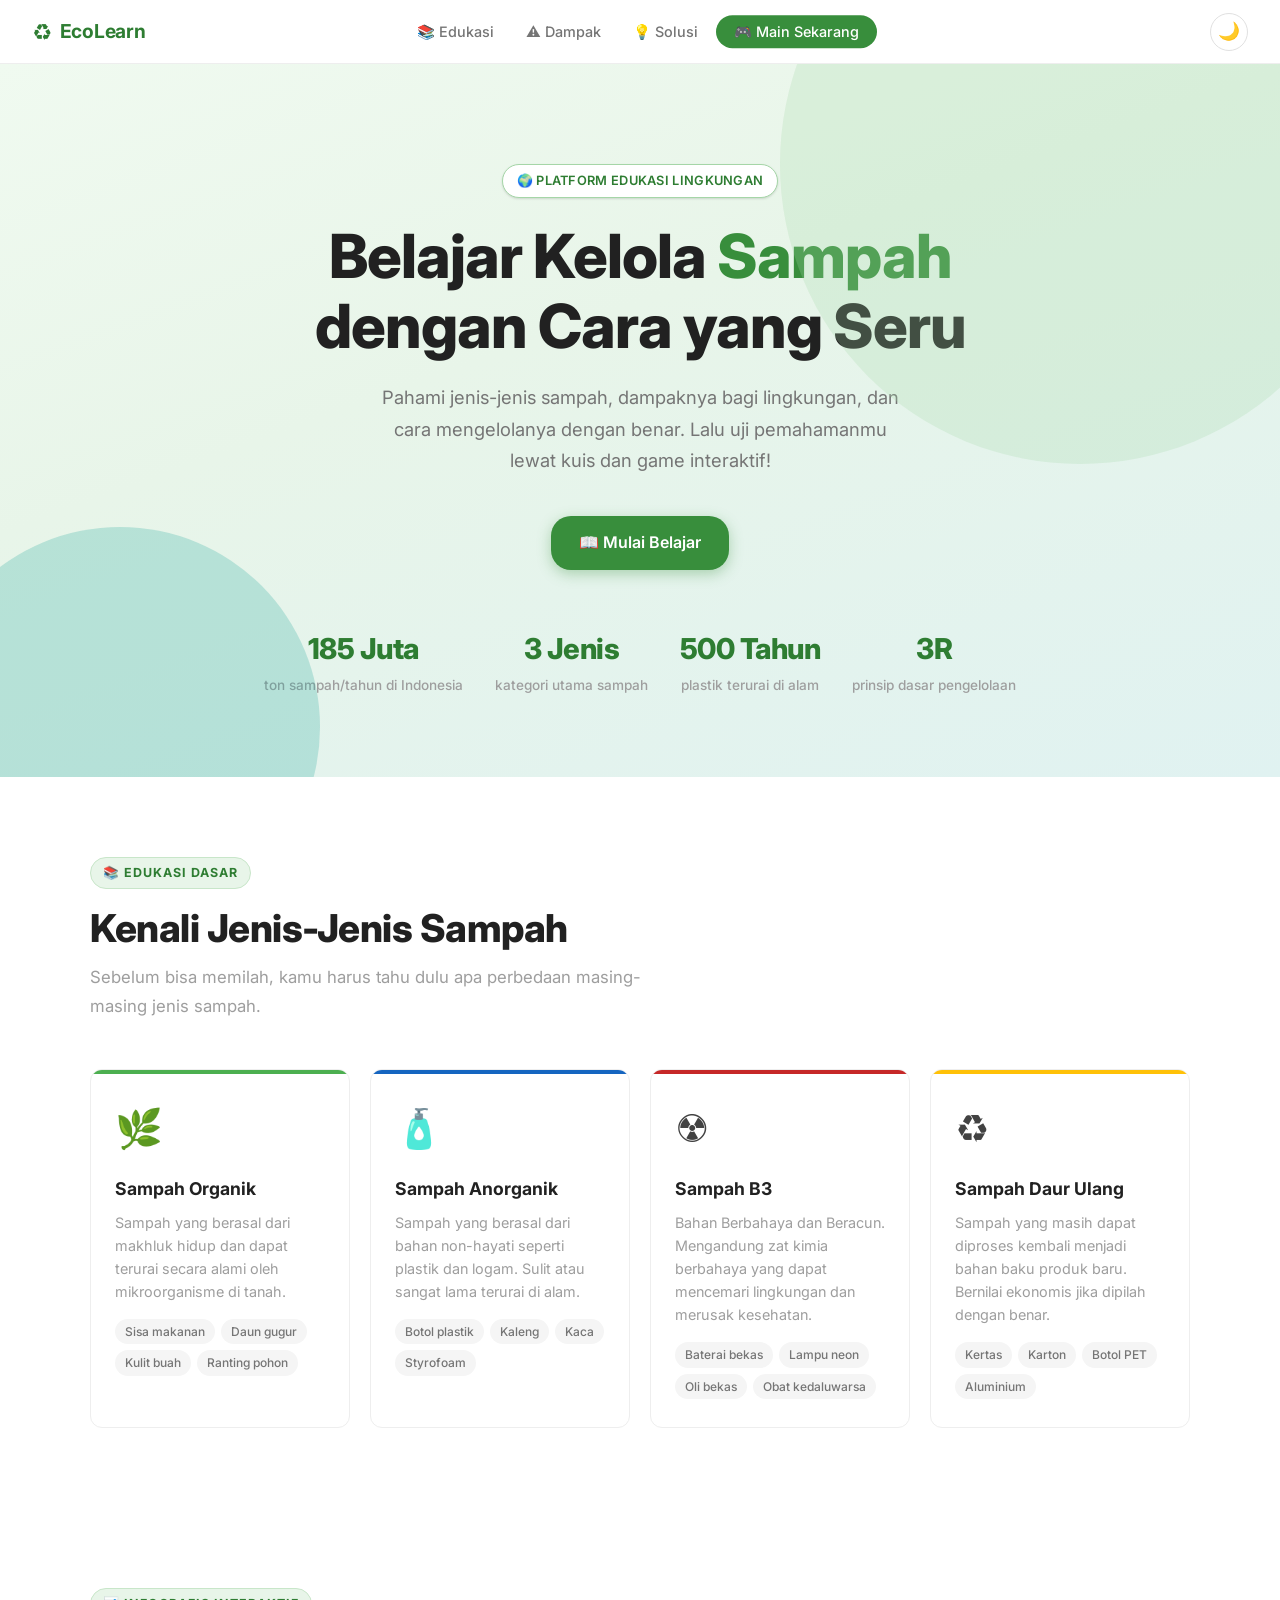
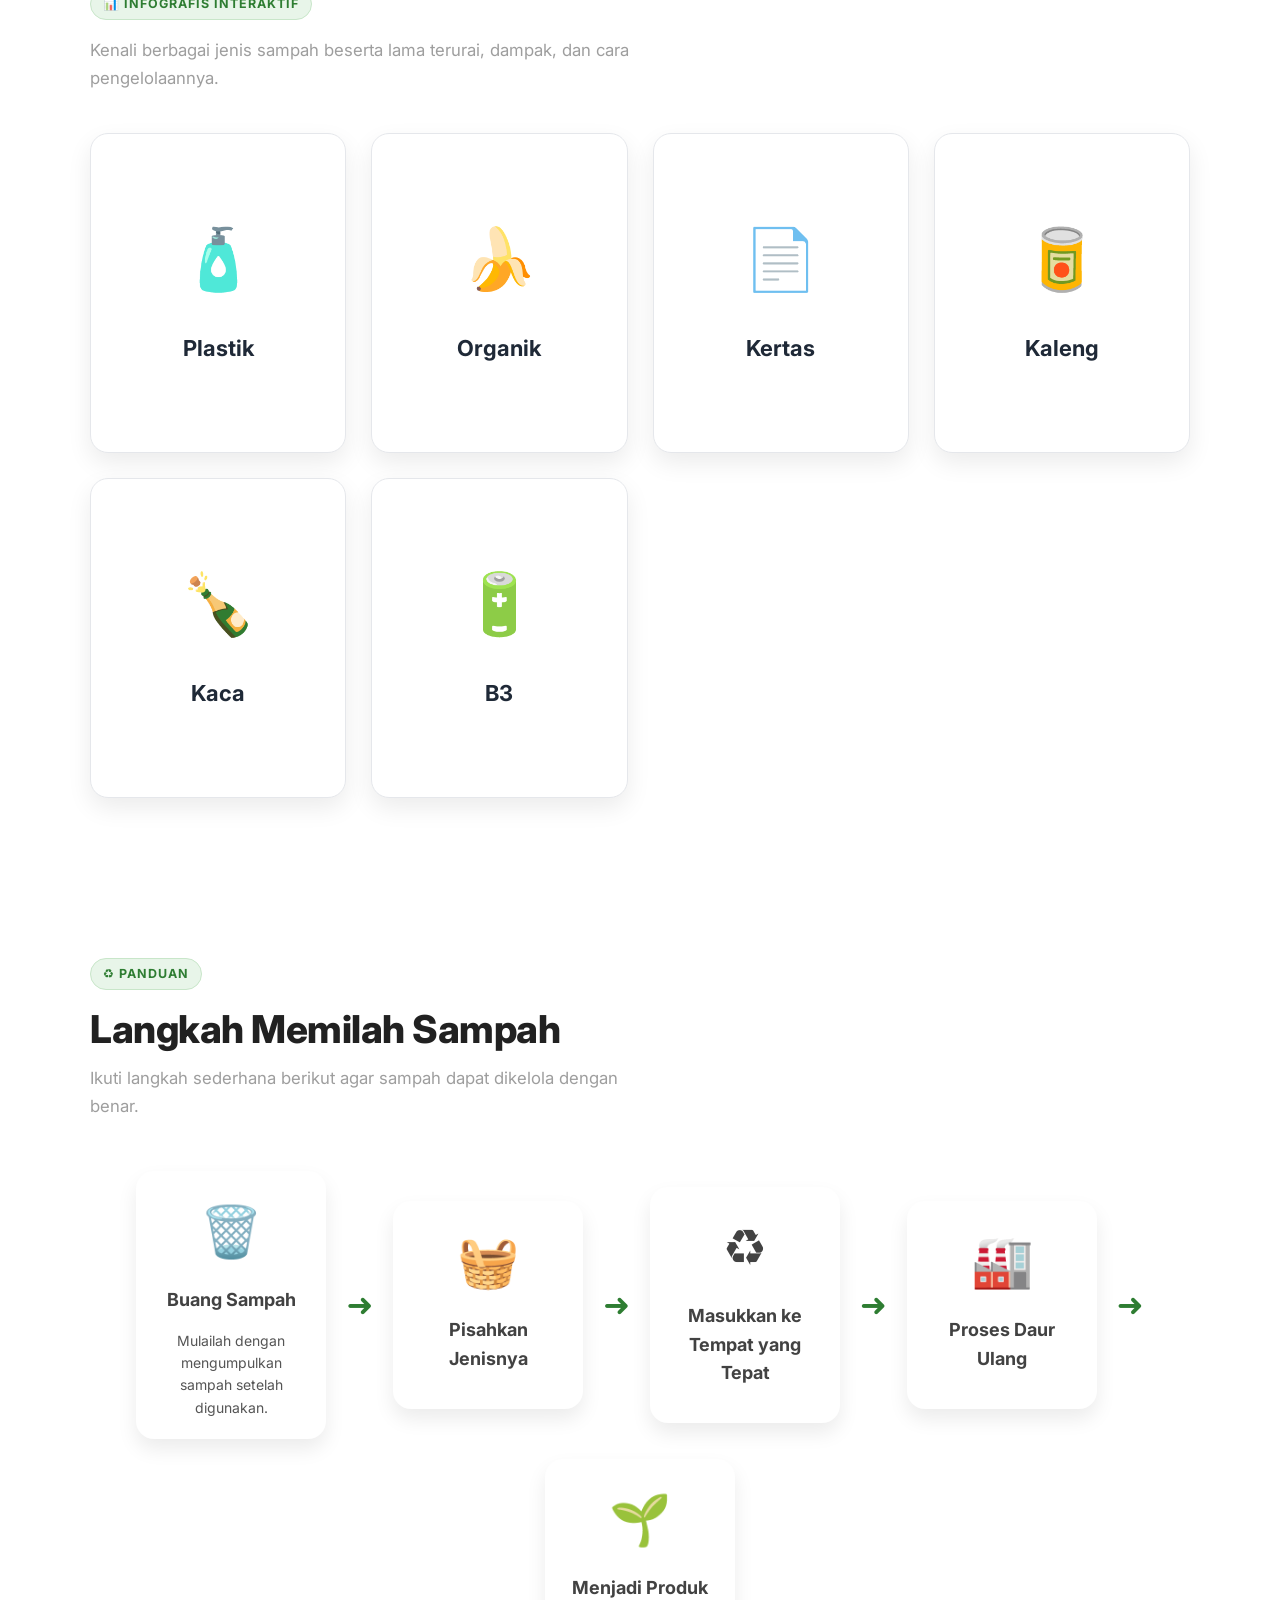
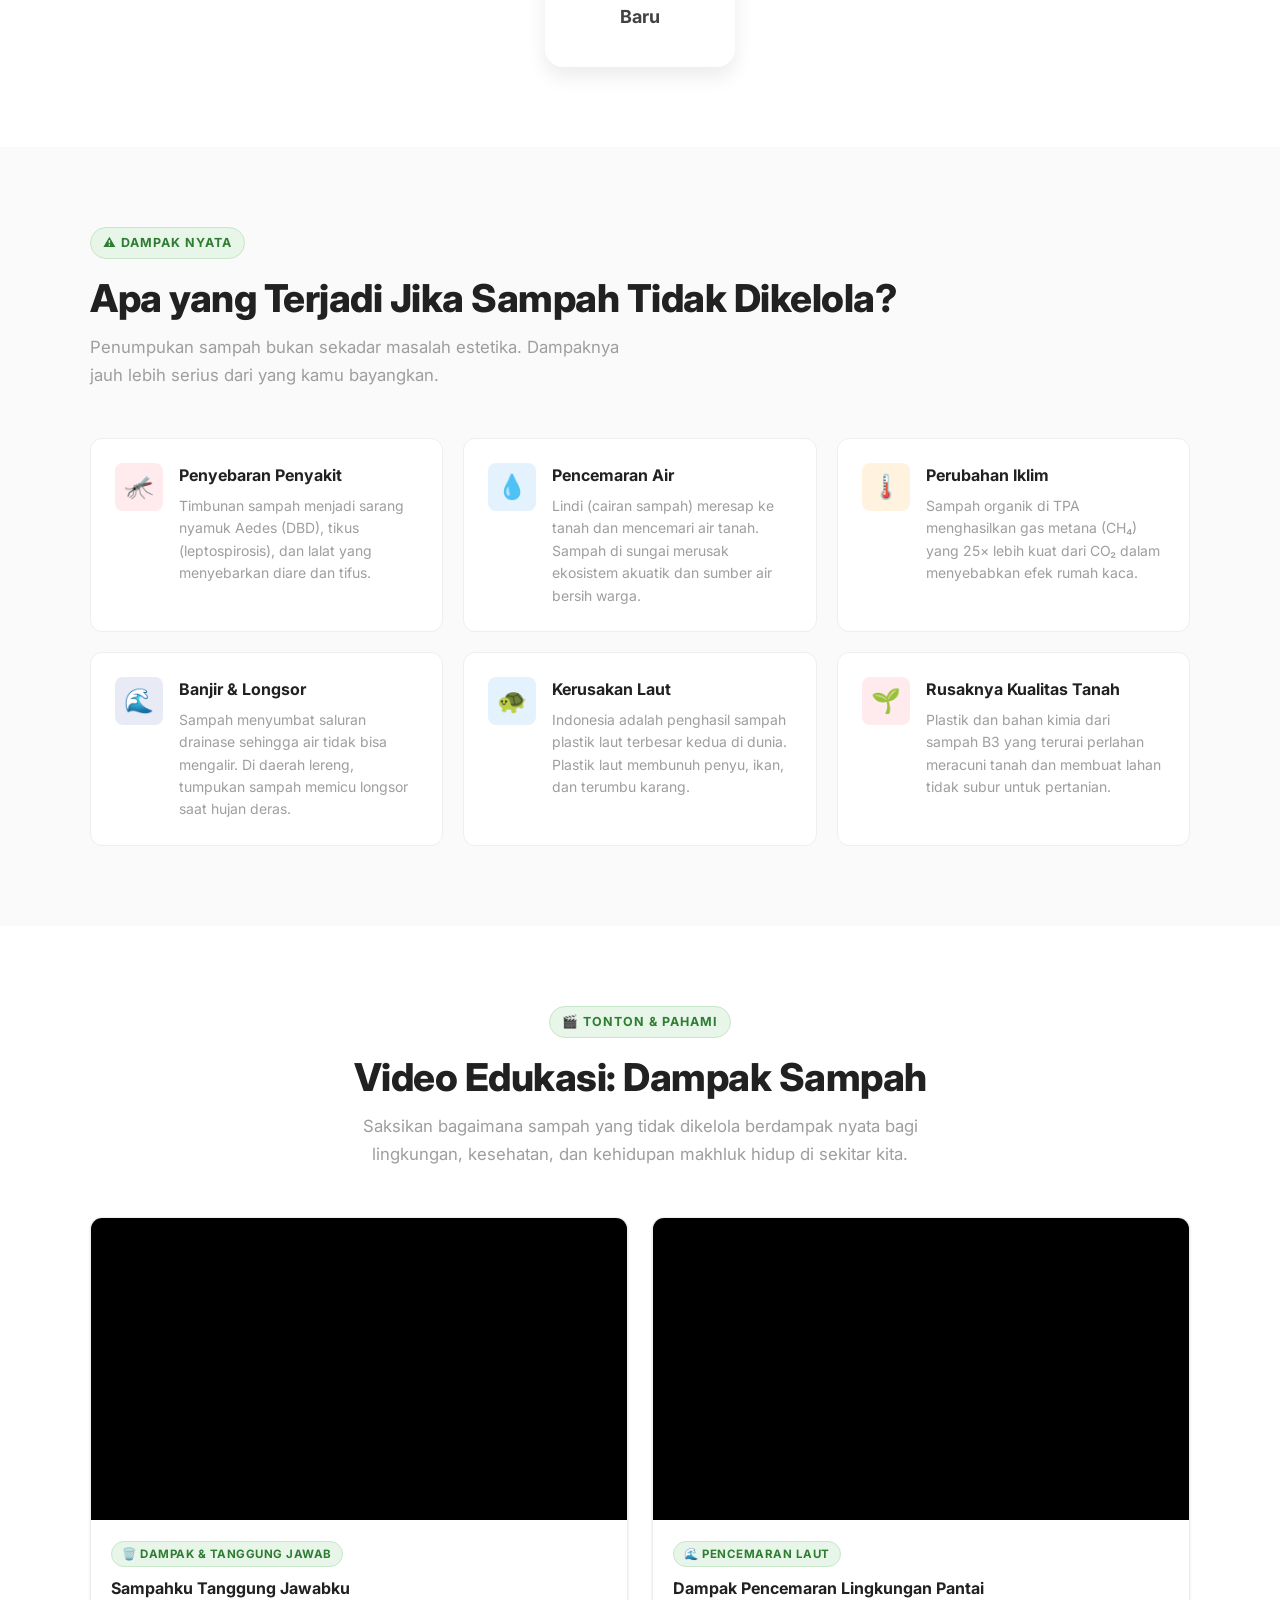
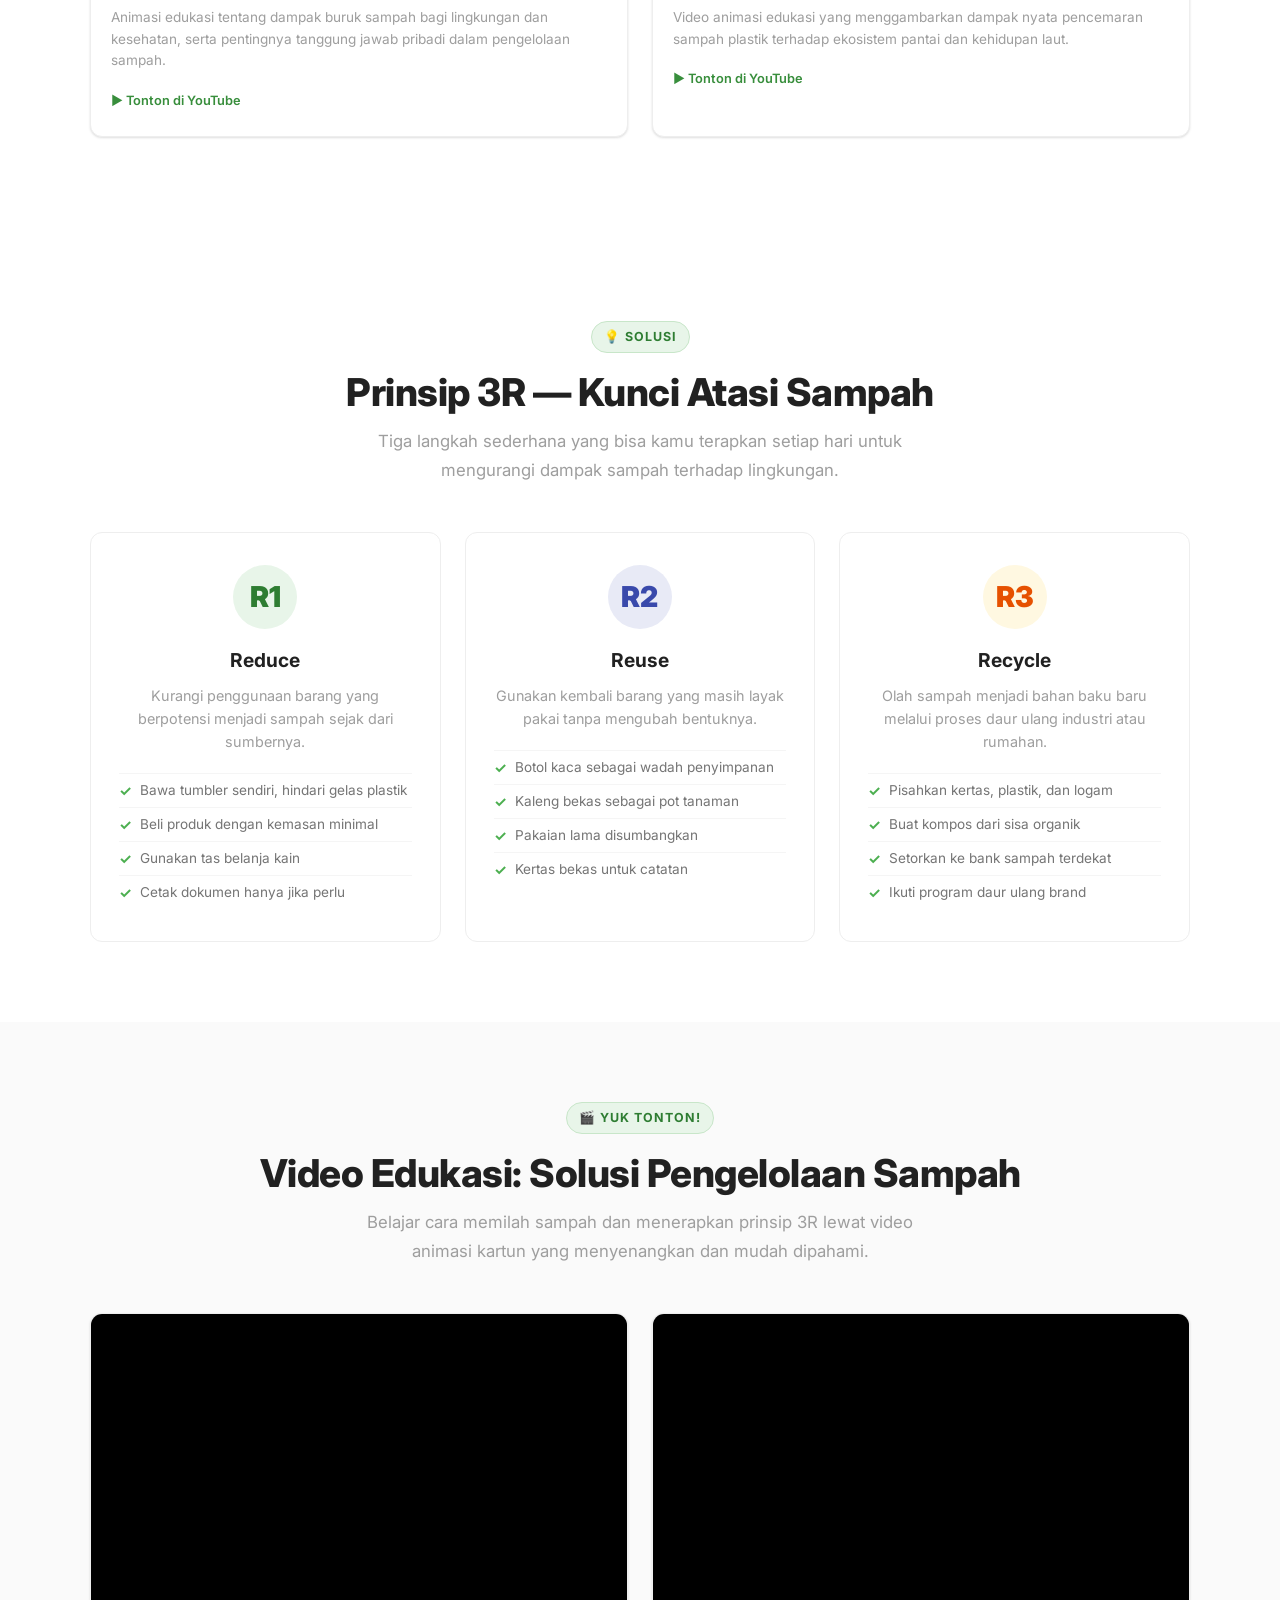
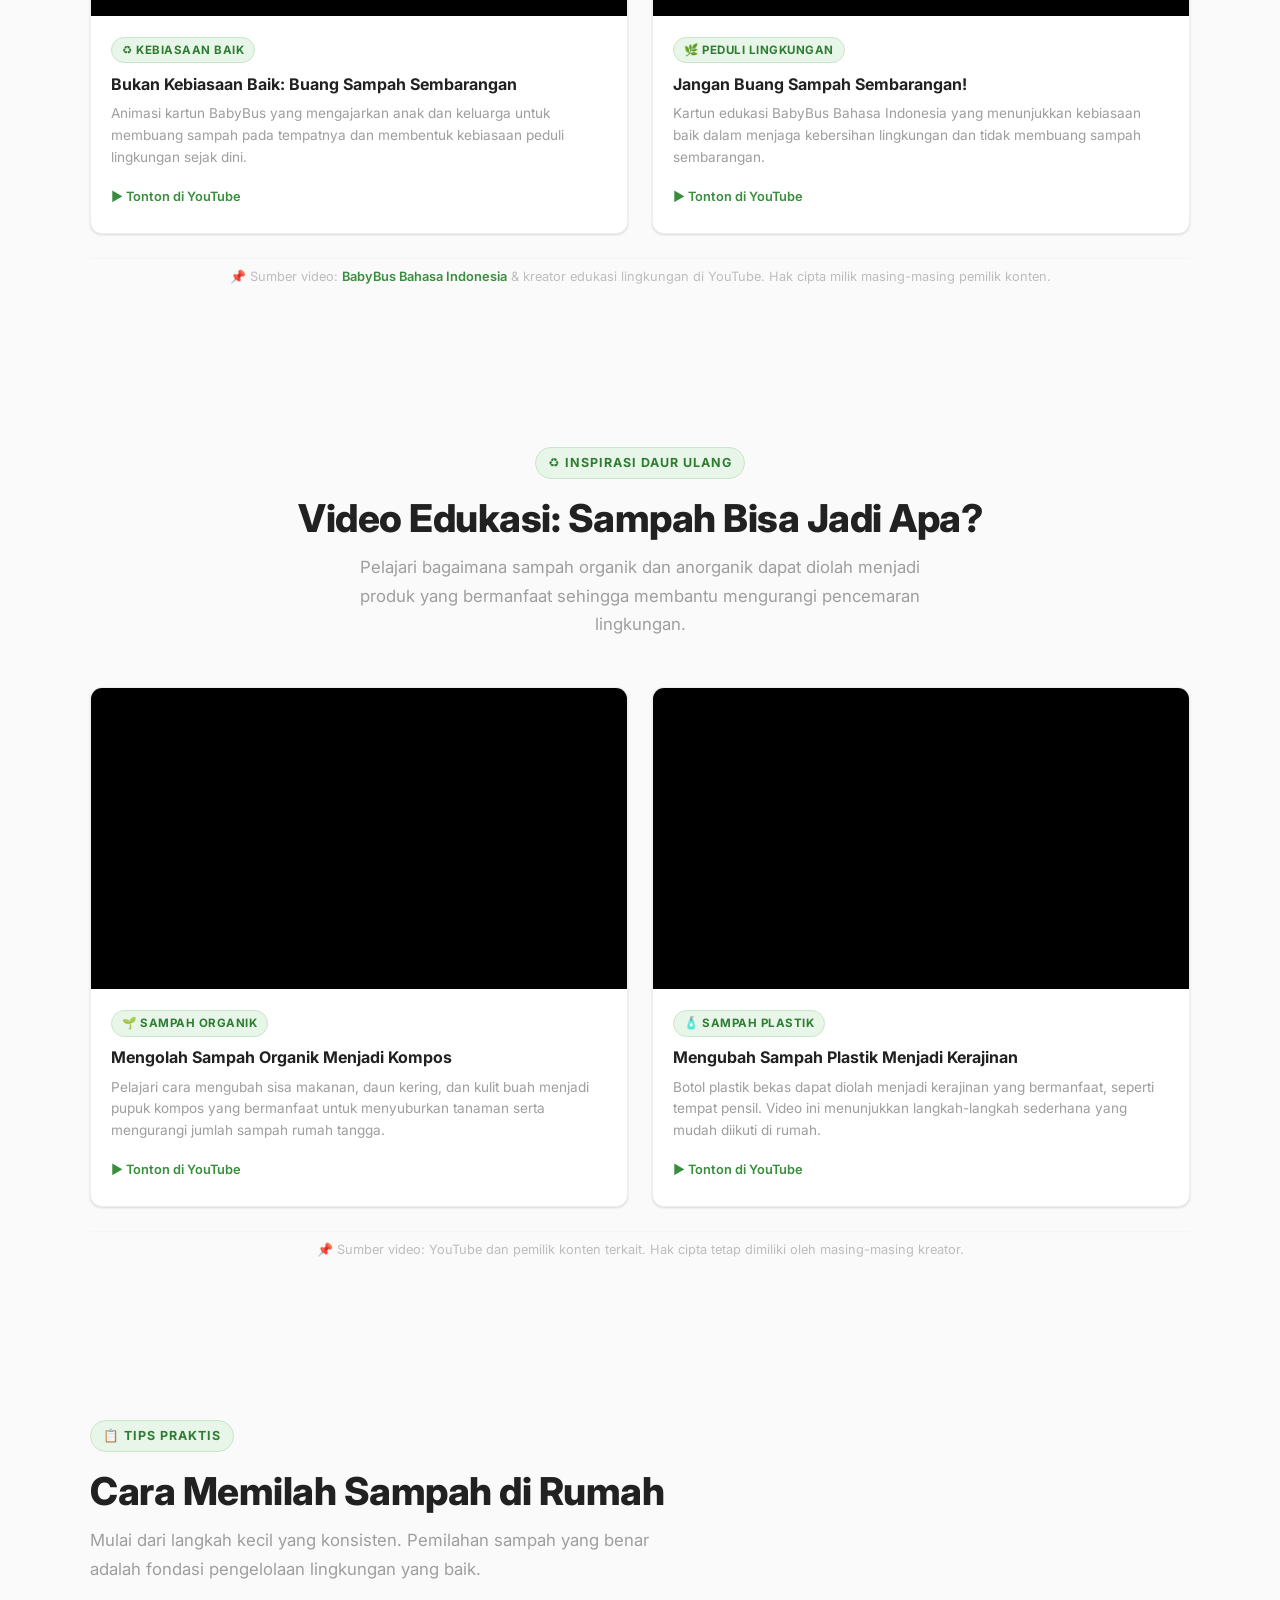
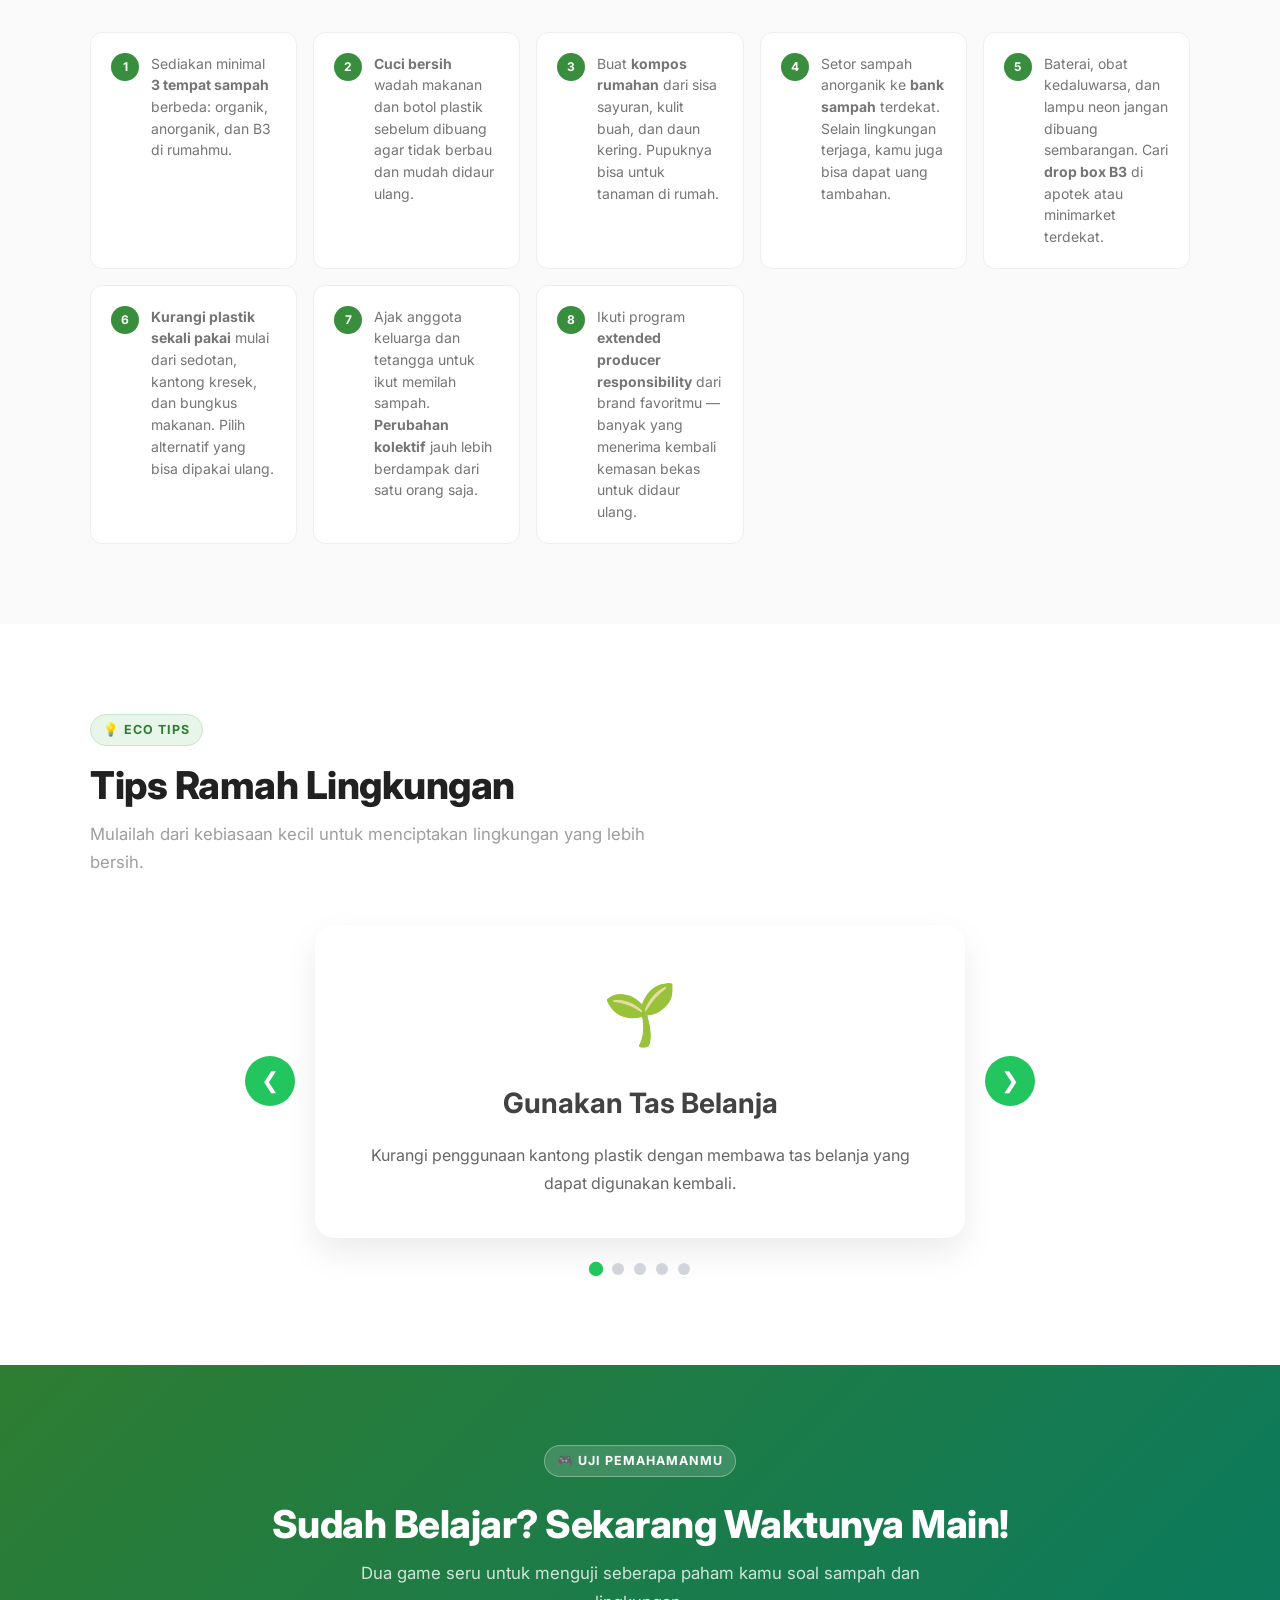
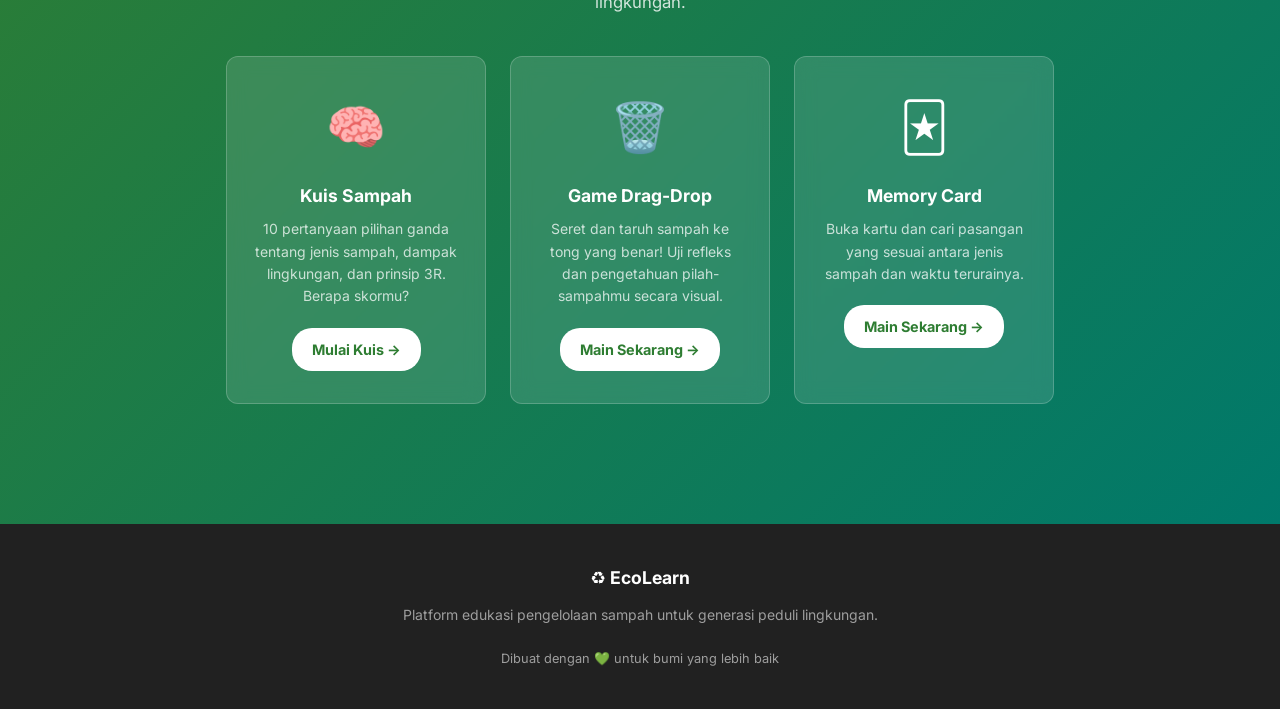
==== commit 2e89eb58: "Update index.html" ====
--- a/index.html
+++ b/index.html
@@ -975,6 +975,95 @@
       </div>
     </section>
 
+    <!-- SECTION VIDEO: SAMPAH BISA JADI APA? -->
+    <section class="section section-alt video-section">
+      <div class="container">
+        <div class="section-header centered">
+          <span class="section-label">♻️ Inspirasi Daur Ulang</span>
+          <h2 class="section-title">Video Edukasi: Sampah Bisa Jadi Apa?</h2>
+          <p class="section-subtitle">
+            Pelajari bagaimana sampah organik dan anorganik dapat diolah menjadi
+            produk yang bermanfaat sehingga membantu mengurangi pencemaran
+            lingkungan.
+          </p>
+        </div>
+
+        <div class="video-grid">
+
+          <!-- Video 1 -->
+          <div class="video-card">
+            <div class="video-wrapper">
+              <iframe
+                src="https://www.youtube.com/embed/J7cnTByLTcY"
+                title="Mengolah Sampah Organik Menjadi Pupuk Kompos"
+                frameborder="0"
+                allow="accelerometer; autoplay; clipboard-write; encrypted-media; gyroscope; picture-in-picture"
+                allowfullscreen
+                loading="lazy">
+              </iframe>
+            </div>
+
+            <div class="video-info">
+              <span class="video-tag">🌱 Sampah Organik</span>
+              <h3>Mengolah Sampah Organik Menjadi Kompos</h3>
+              <p>
+                Pelajari cara mengubah sisa makanan, daun kering, dan kulit buah
+                menjadi pupuk kompos yang bermanfaat untuk menyuburkan tanaman
+                serta mengurangi jumlah sampah rumah tangga.
+              </p>
+
+              <a
+                href="https://www.youtube.com/watch?v=J7cnTByLTcY"
+                target="_blank"
+                rel="noopener noreferrer"
+                class="video-source">
+                ▶ Tonton di YouTube
+              </a>
+            </div>
+          </div>
+
+          <!-- Video 2 -->
+          <div class="video-card">
+            <div class="video-wrapper">
+              <iframe
+                src="https://www.youtube.com/embed/jxP13G01UXg"
+                title="Mengubah Sampah Plastik Menjadi Kerajinan"
+                frameborder="0"
+                allow="accelerometer; autoplay; clipboard-write; encrypted-media; gyroscope; picture-in-picture"
+                allowfullscreen
+                loading="lazy">
+              </iframe>
+            </div>
+
+            <div class="video-info">
+              <span class="video-tag">🧴 Sampah Plastik</span>
+              <h3>Mengubah Sampah Plastik Menjadi Kerajinan</h3>
+              <p>
+                Botol plastik bekas dapat diolah menjadi kerajinan yang bermanfaat,
+                seperti tempat pensil. Video ini menunjukkan langkah-langkah sederhana
+                yang mudah diikuti di rumah.
+              </p>
+
+              <a
+                href="https://www.youtube.com/watch?v=jxP13G01UXg"
+                target="_blank"
+                rel="noopener noreferrer"
+                class="video-source">
+                ▶ Tonton di YouTube
+              </a>
+            </div>
+          </div>
+
+        </div>
+
+        <p class="video-credit">
+          📌 Sumber video: YouTube dan pemilik konten terkait. Hak cipta tetap
+          dimiliki oleh masing-masing kreator.
+        </p>
+
+      </div>
+    </section>
+
     <!-- SECTION 4: TIPS PILAH SAMPAH -->
     <section class="section section-alt">
       <div class="container">
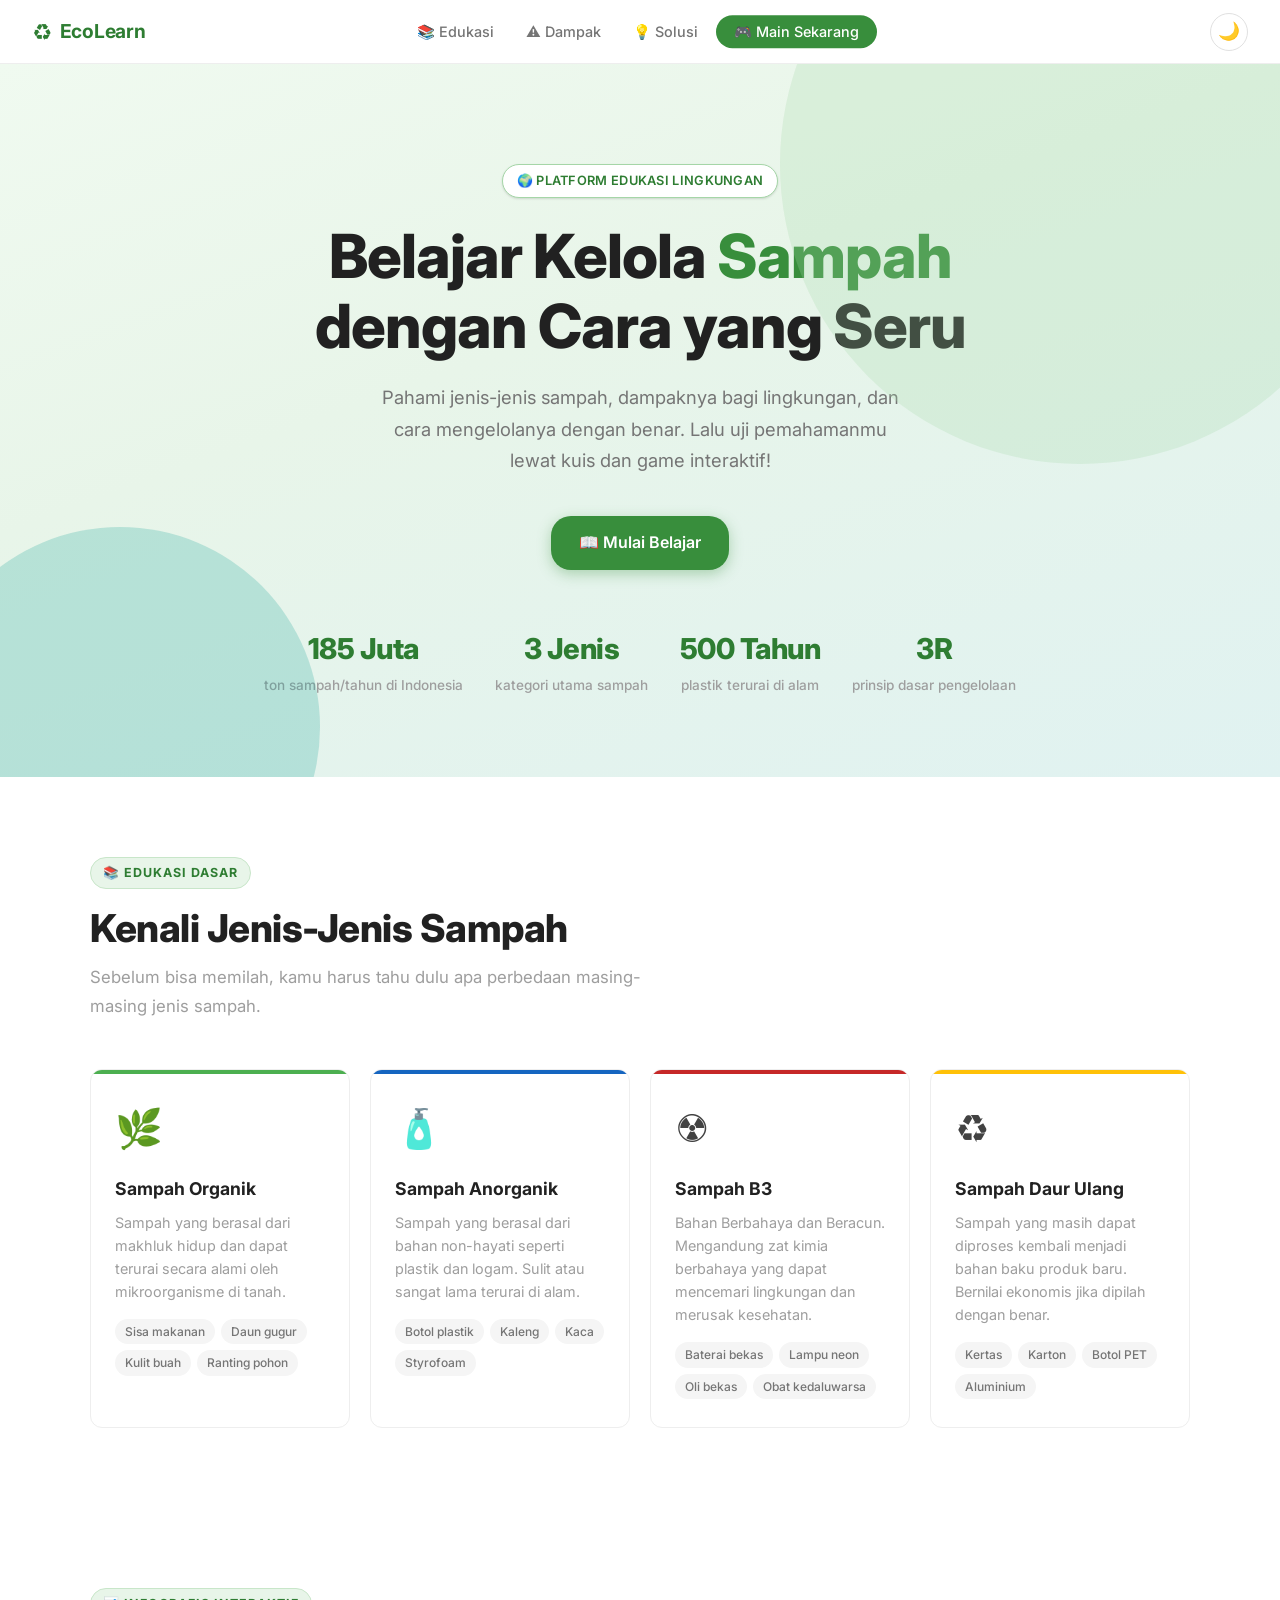
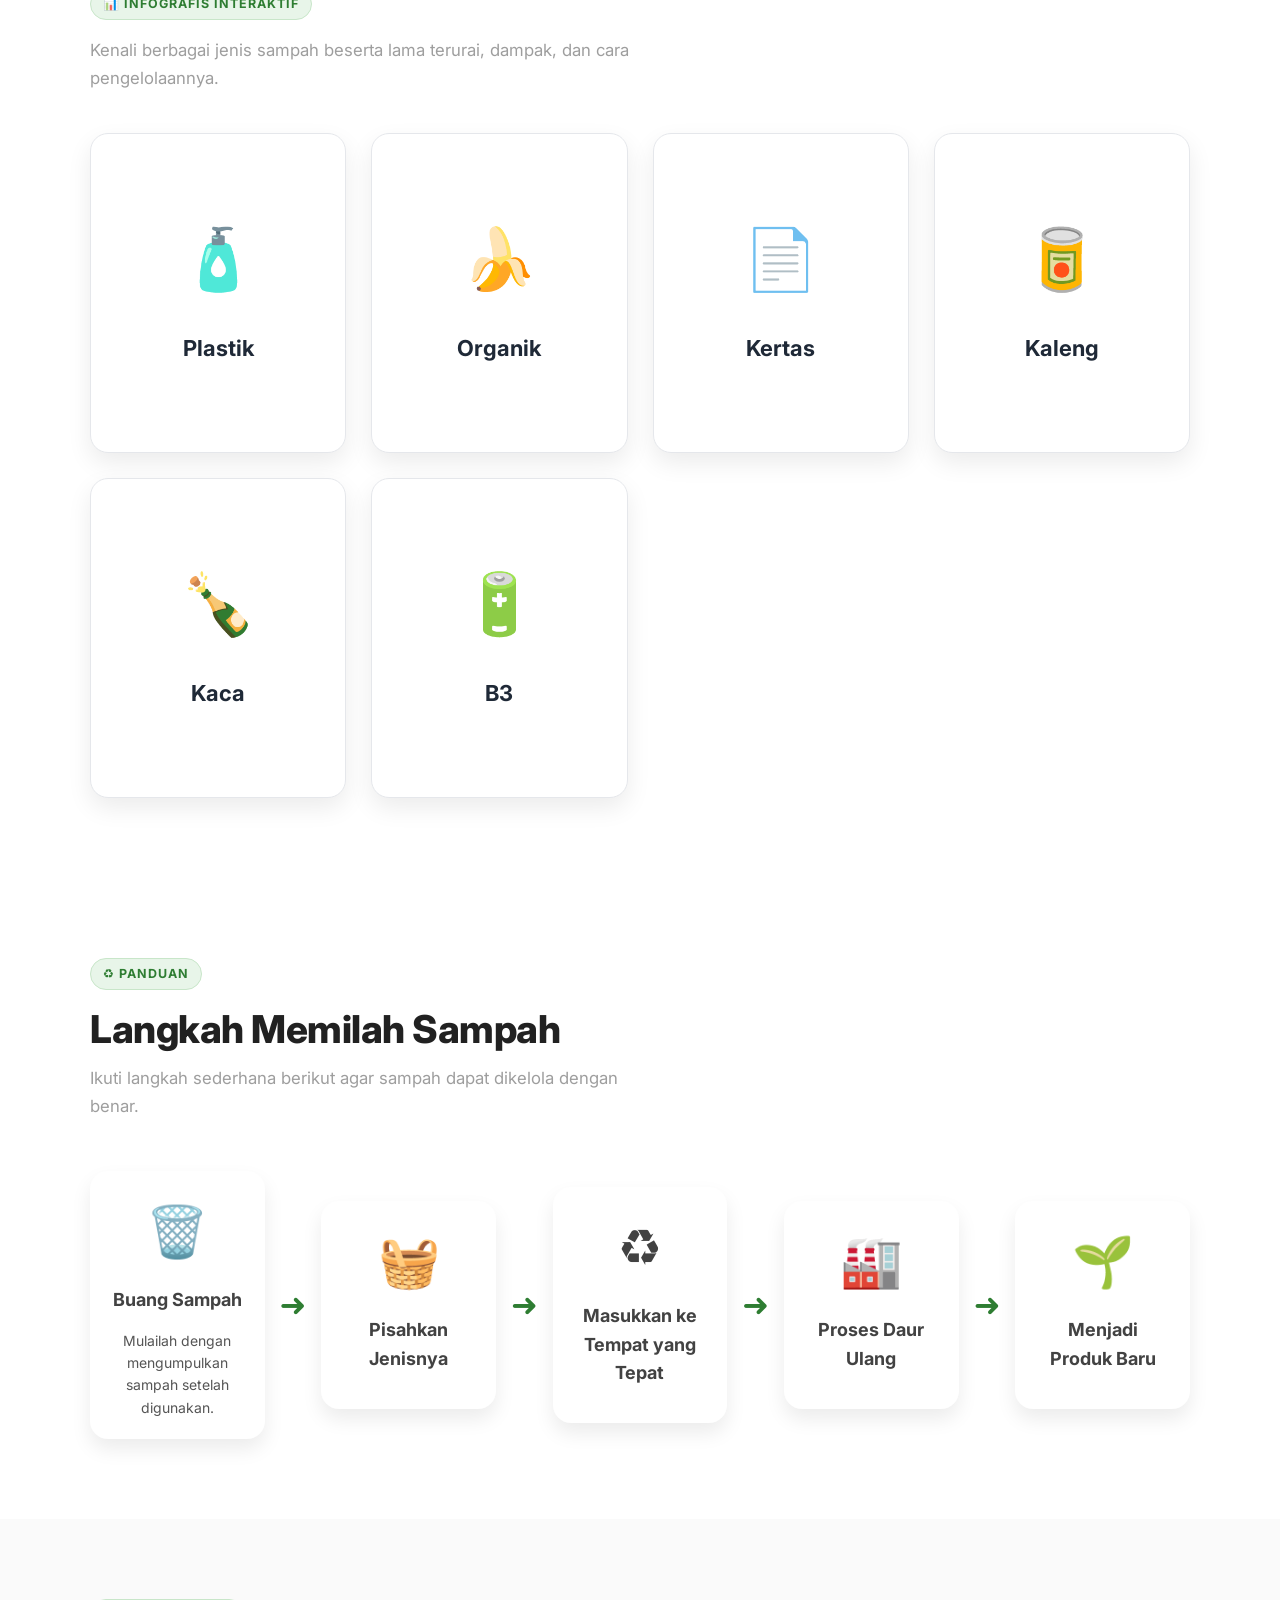
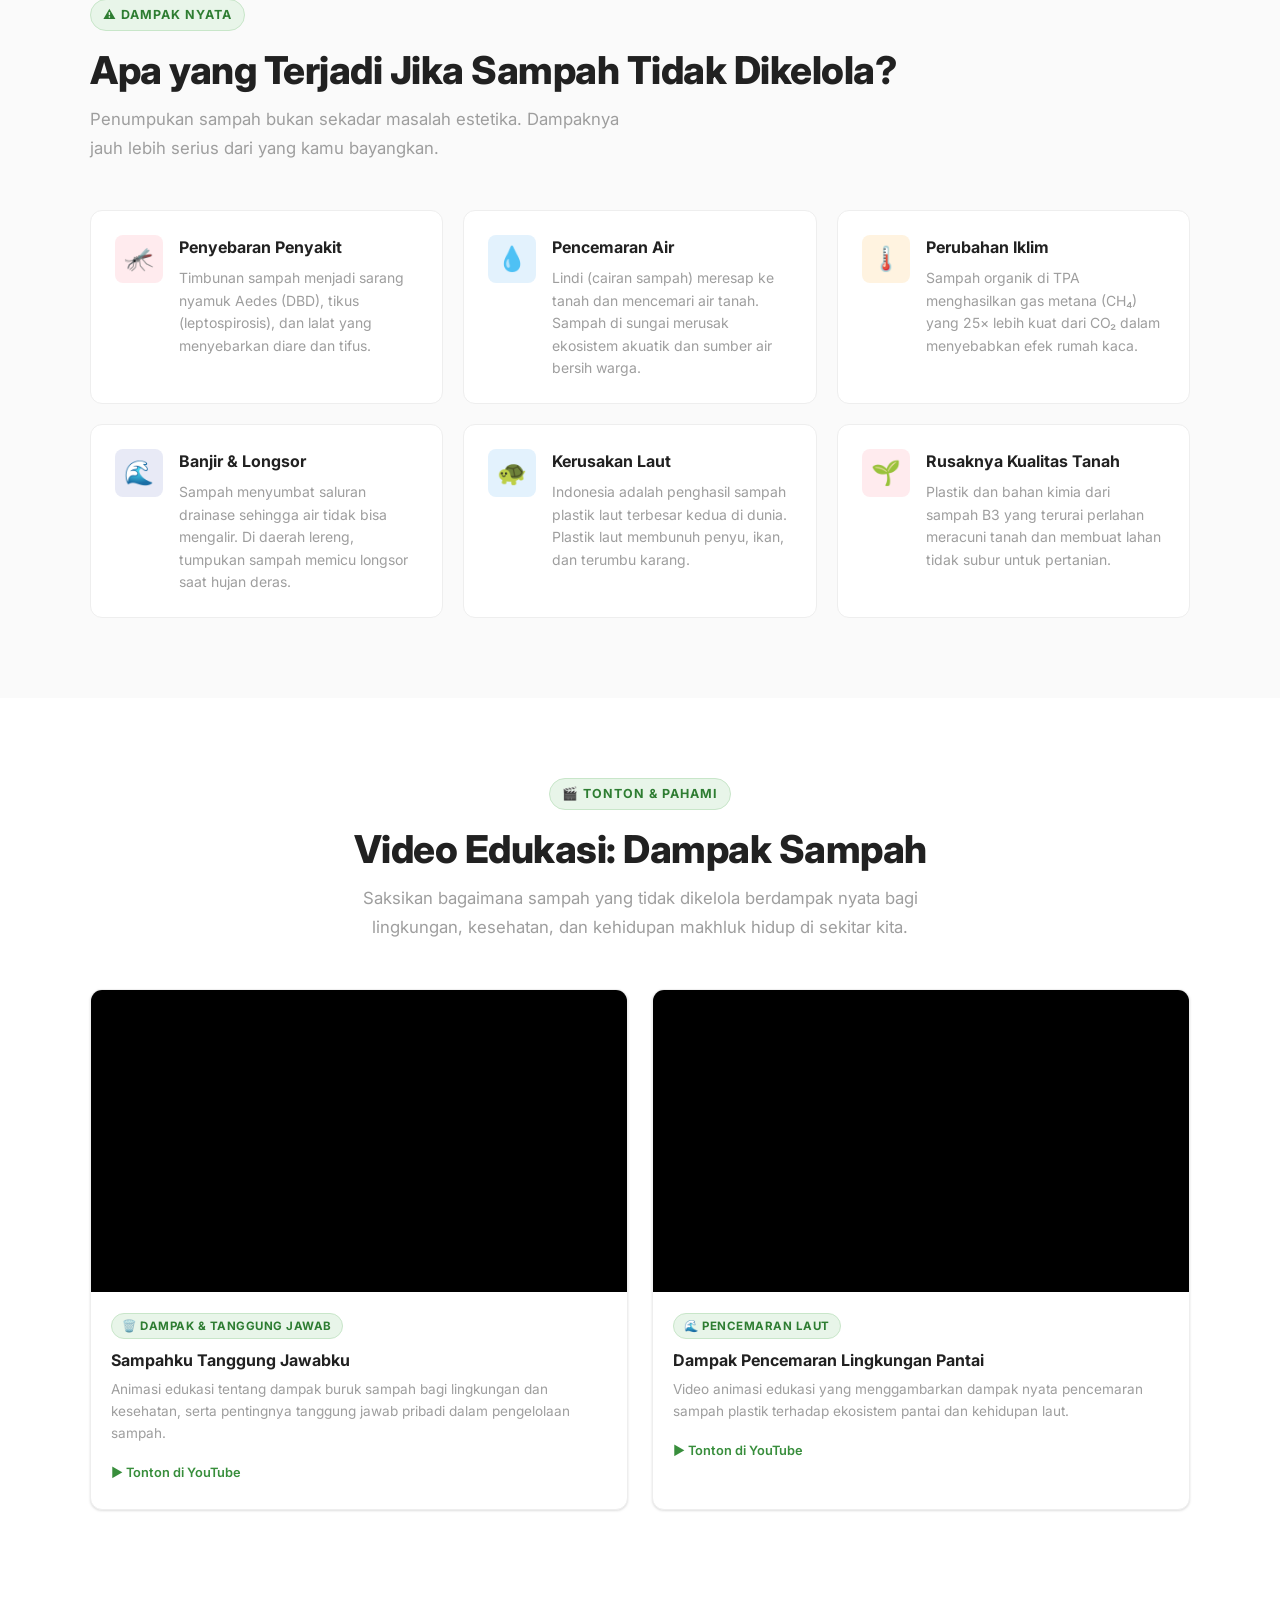
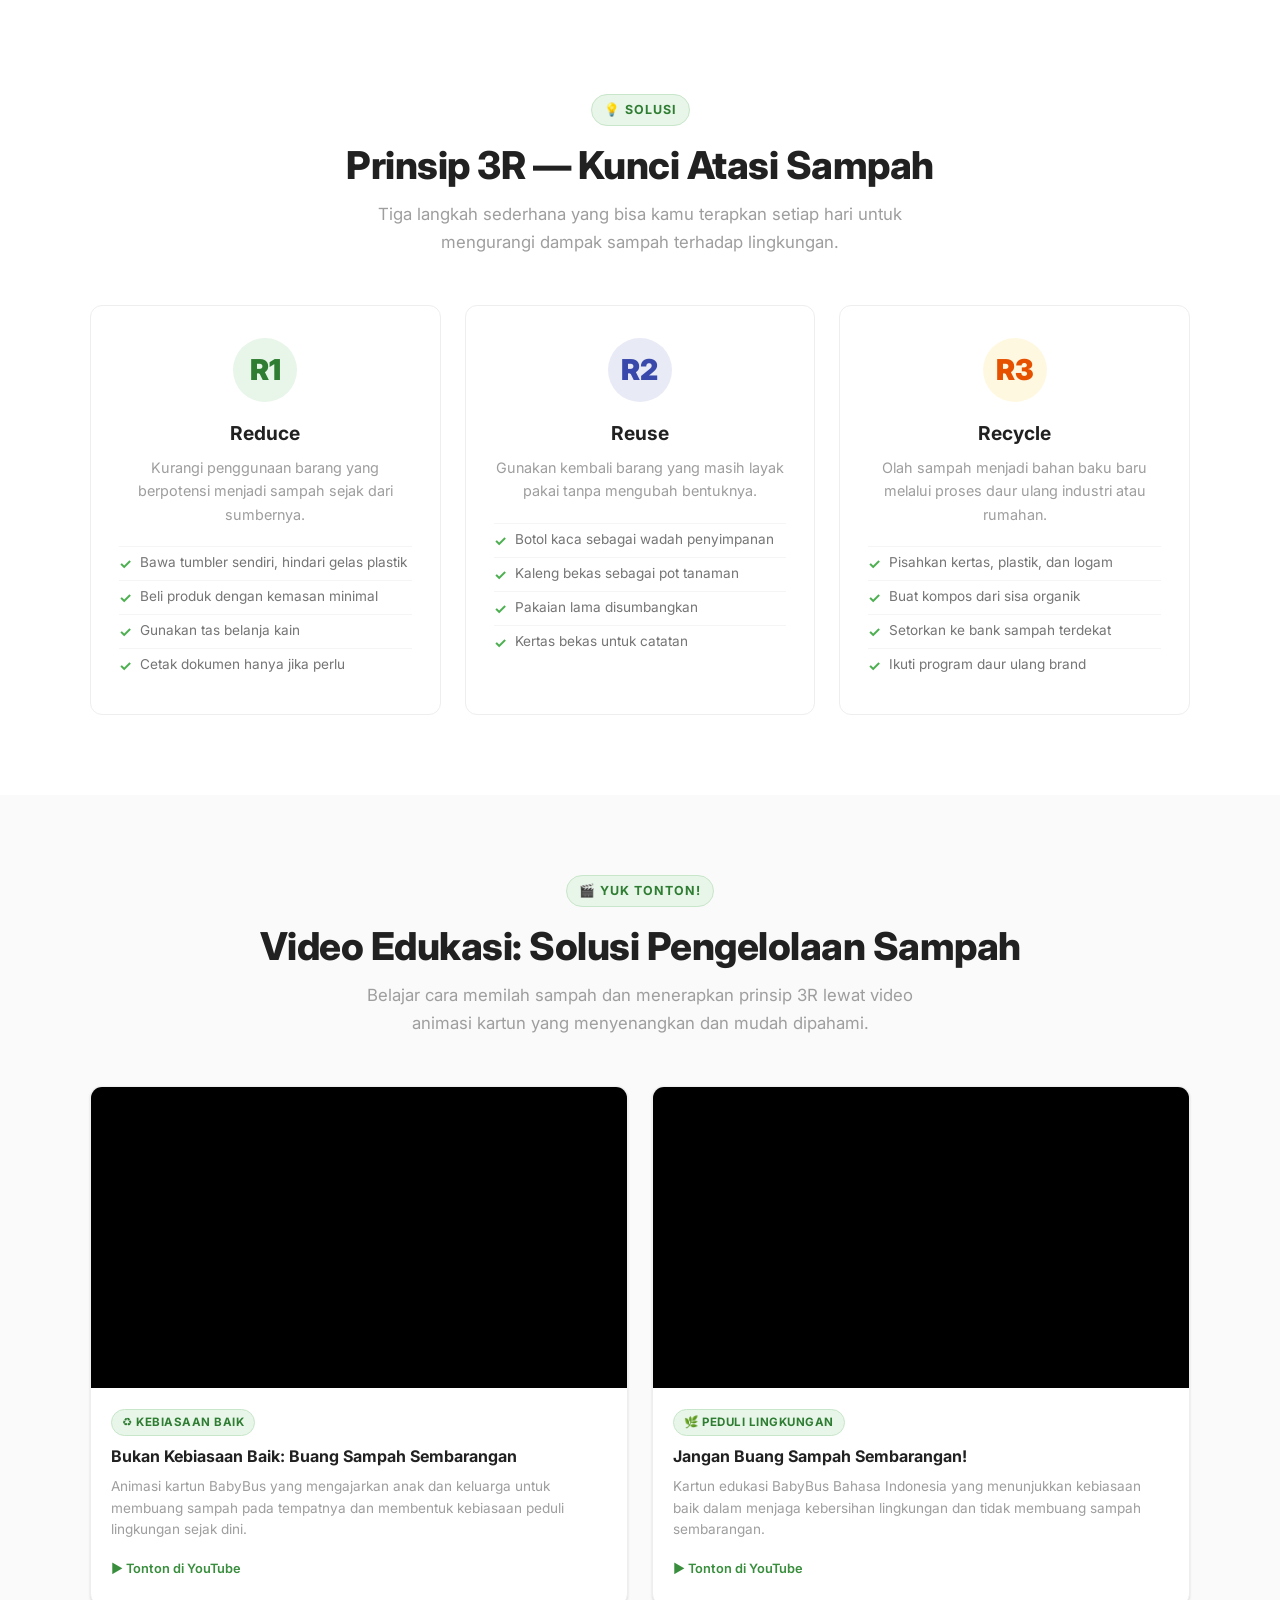
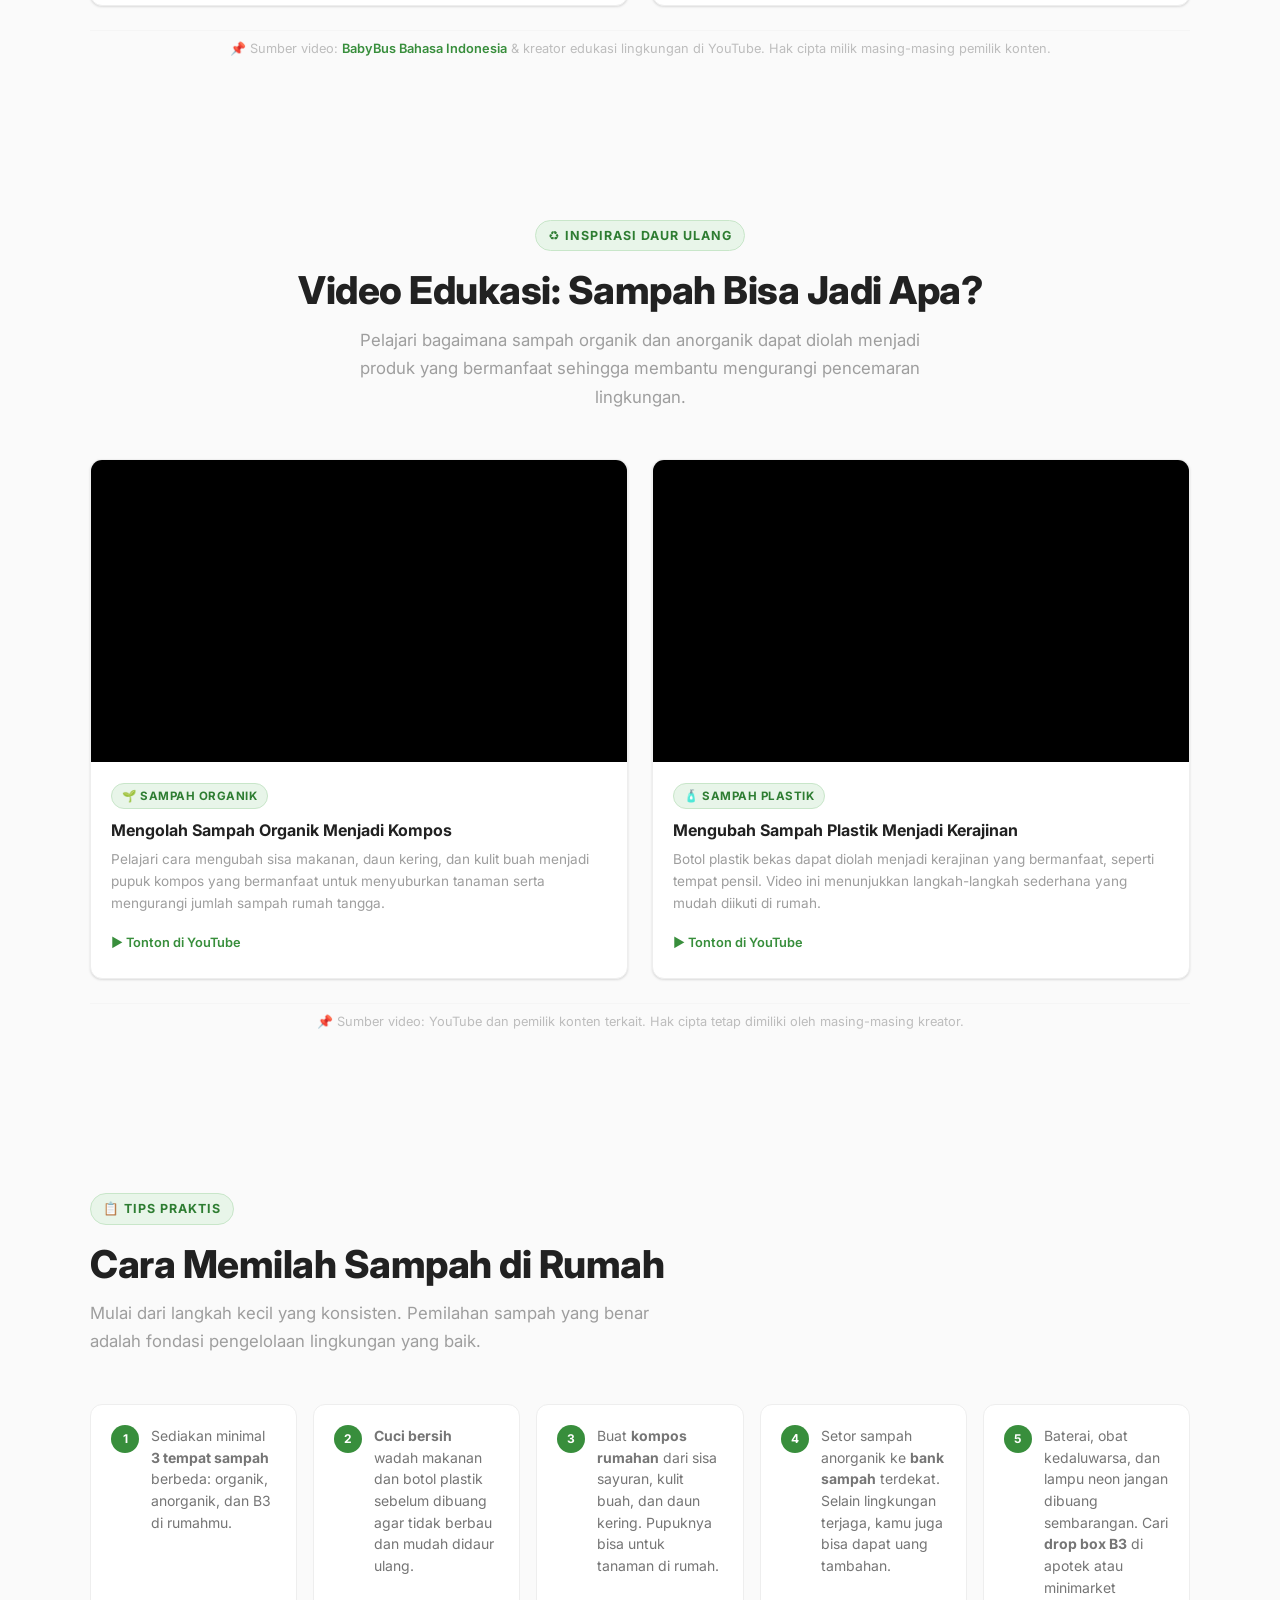
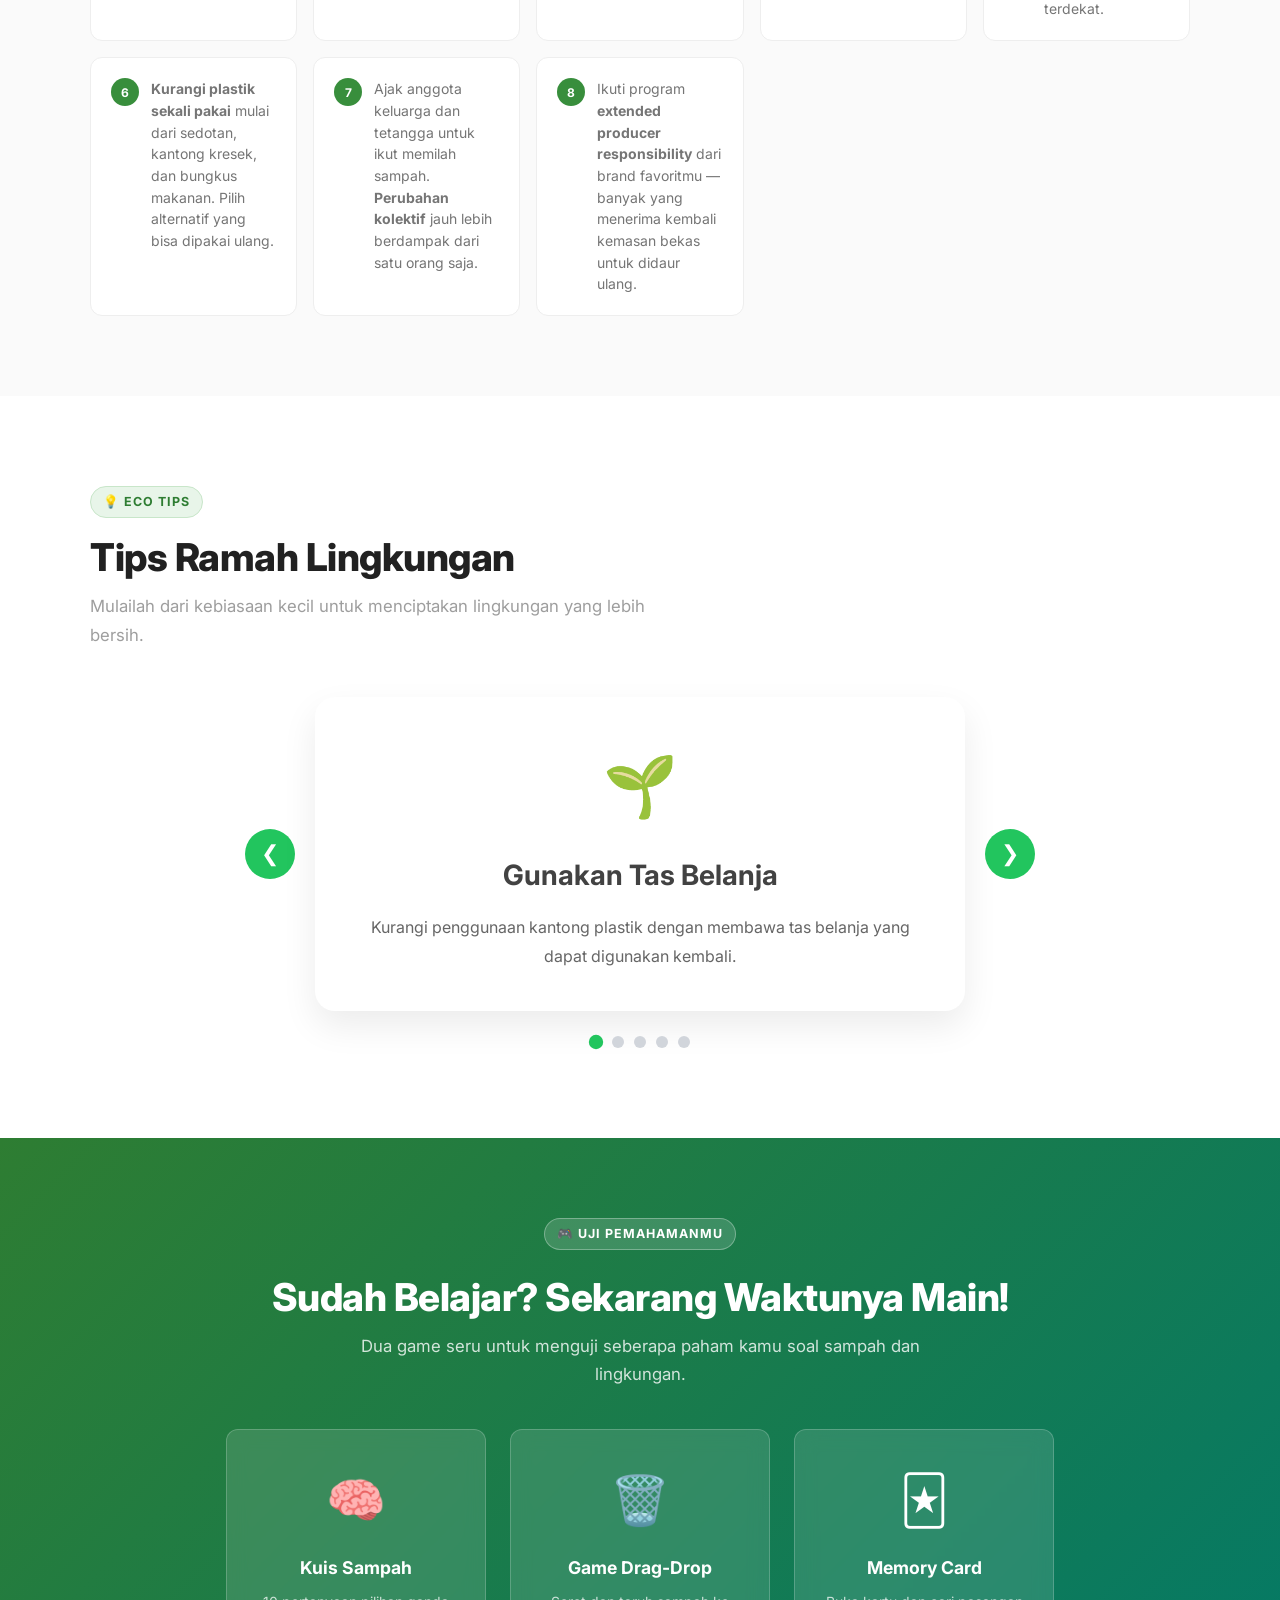
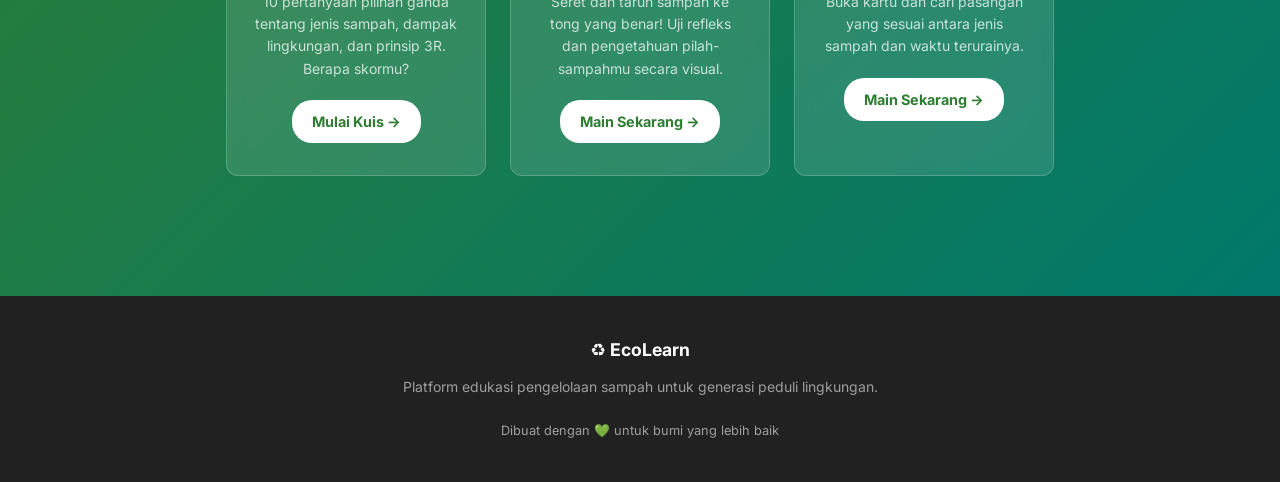
==== commit 6129dd33: "Update index.html" ====
--- a/index.html
+++ b/index.html
@@ -175,12 +175,15 @@
     align-items:center;
     justify-content:center;
     flex-wrap:wrap;
-    gap:20px;
+    gap:15px;
     margin-top:50px;
   }
 
   .step-card{
   width:190px;
+  flex:1;
+  max-width:180px;
+  min-width:140px
   min-height:200px;
   background:#fff;
   border-radius:18px;
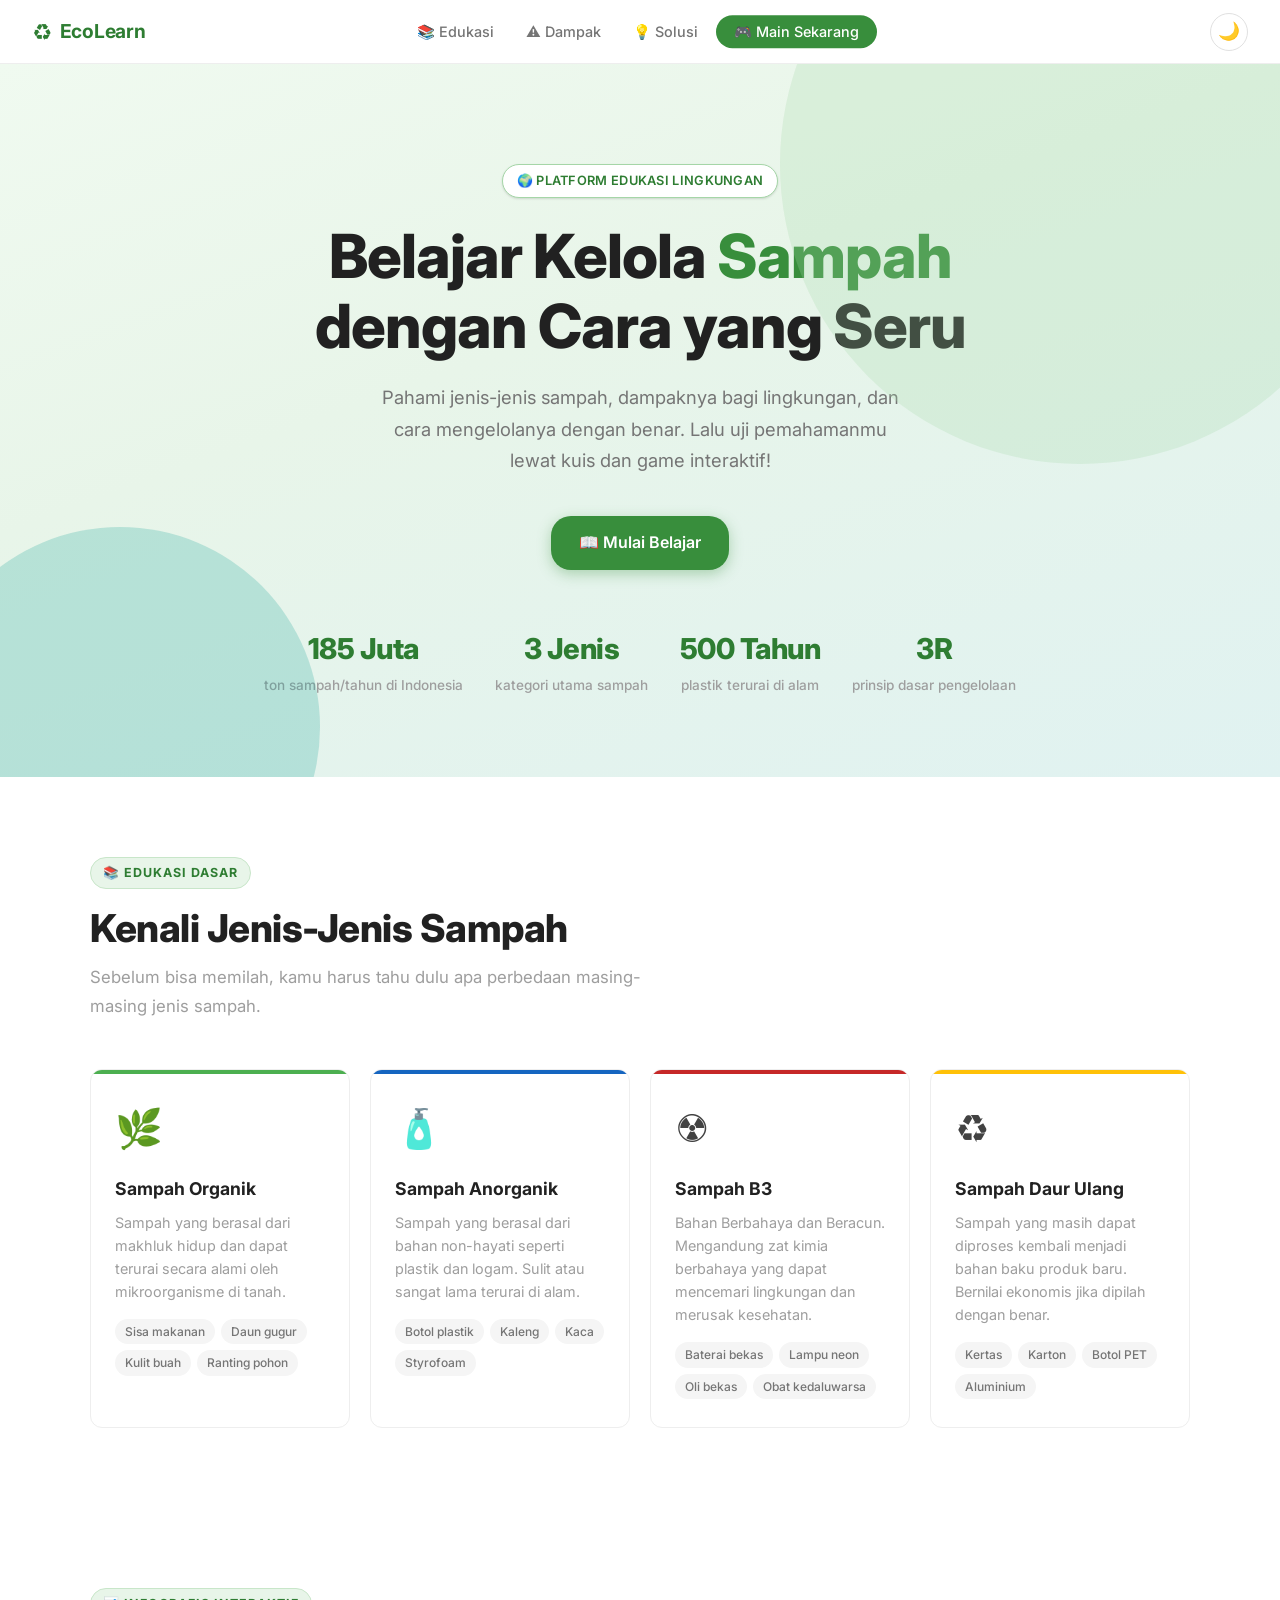
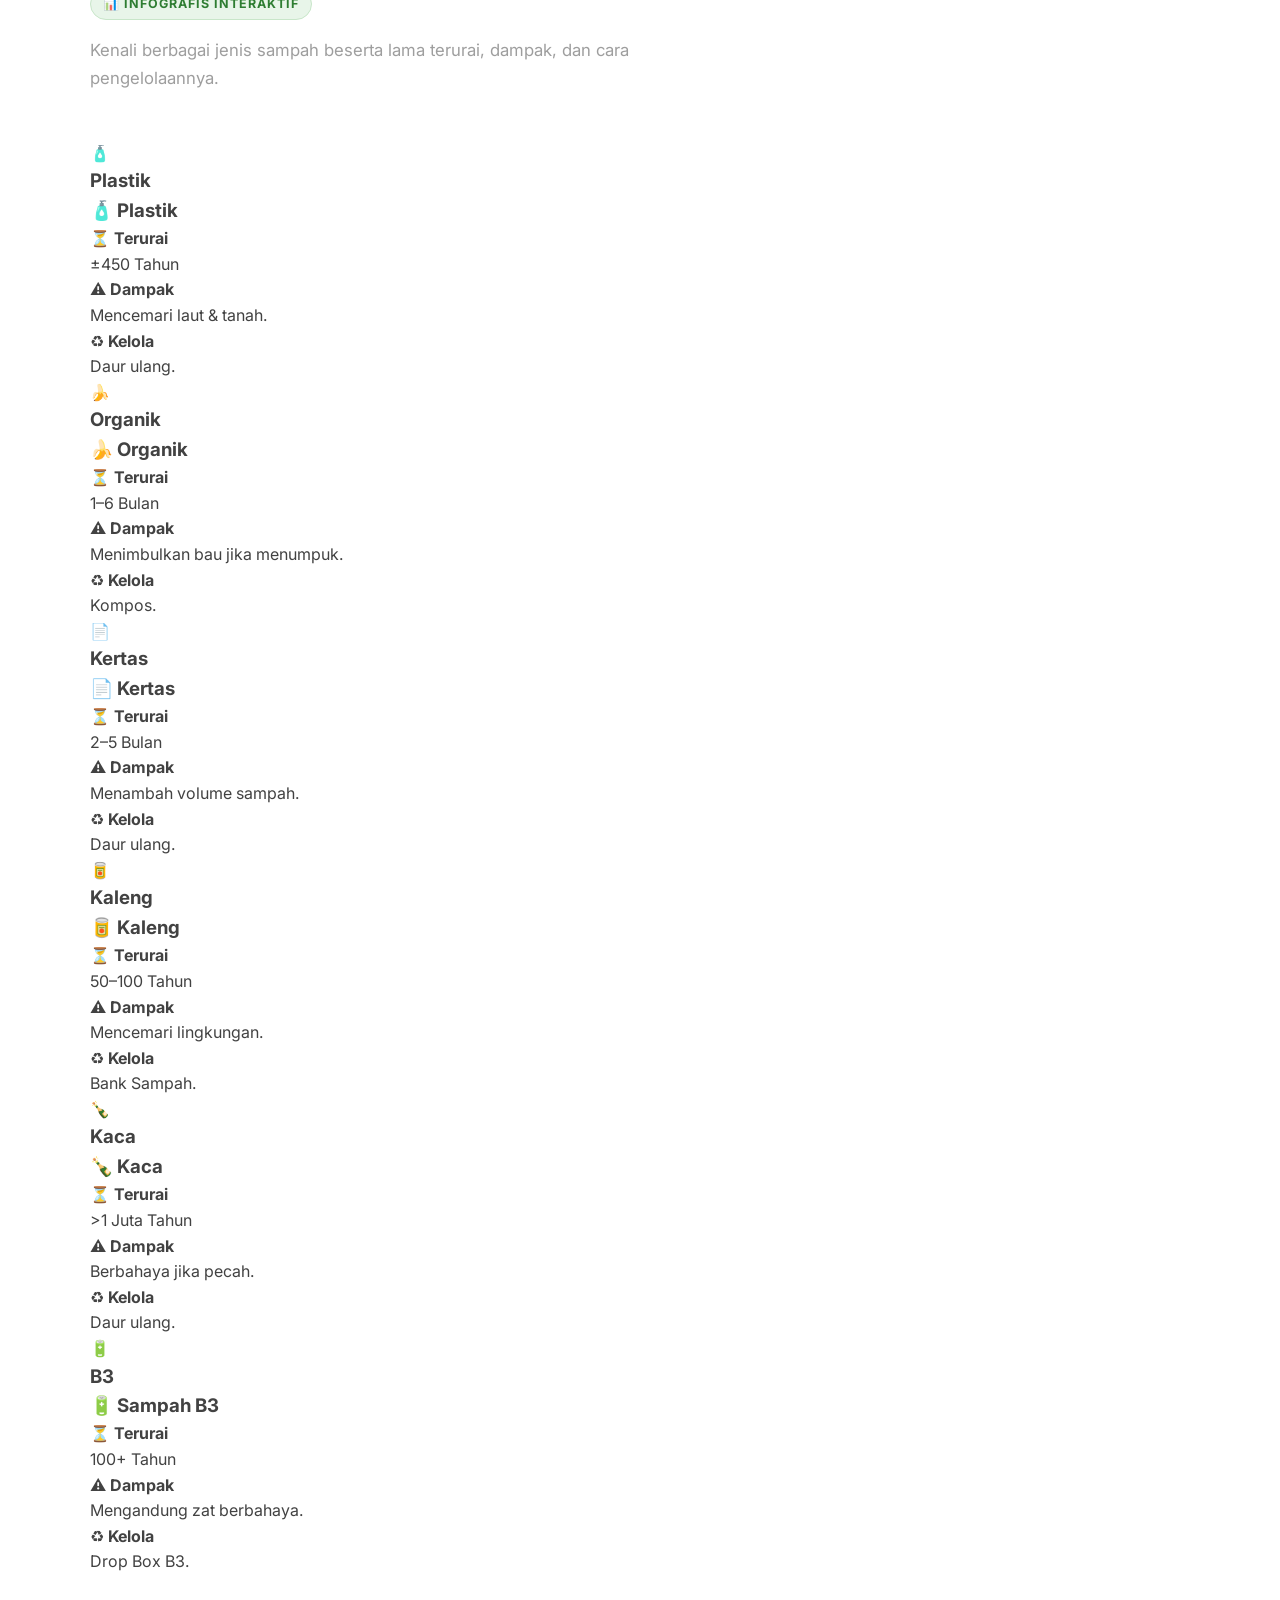
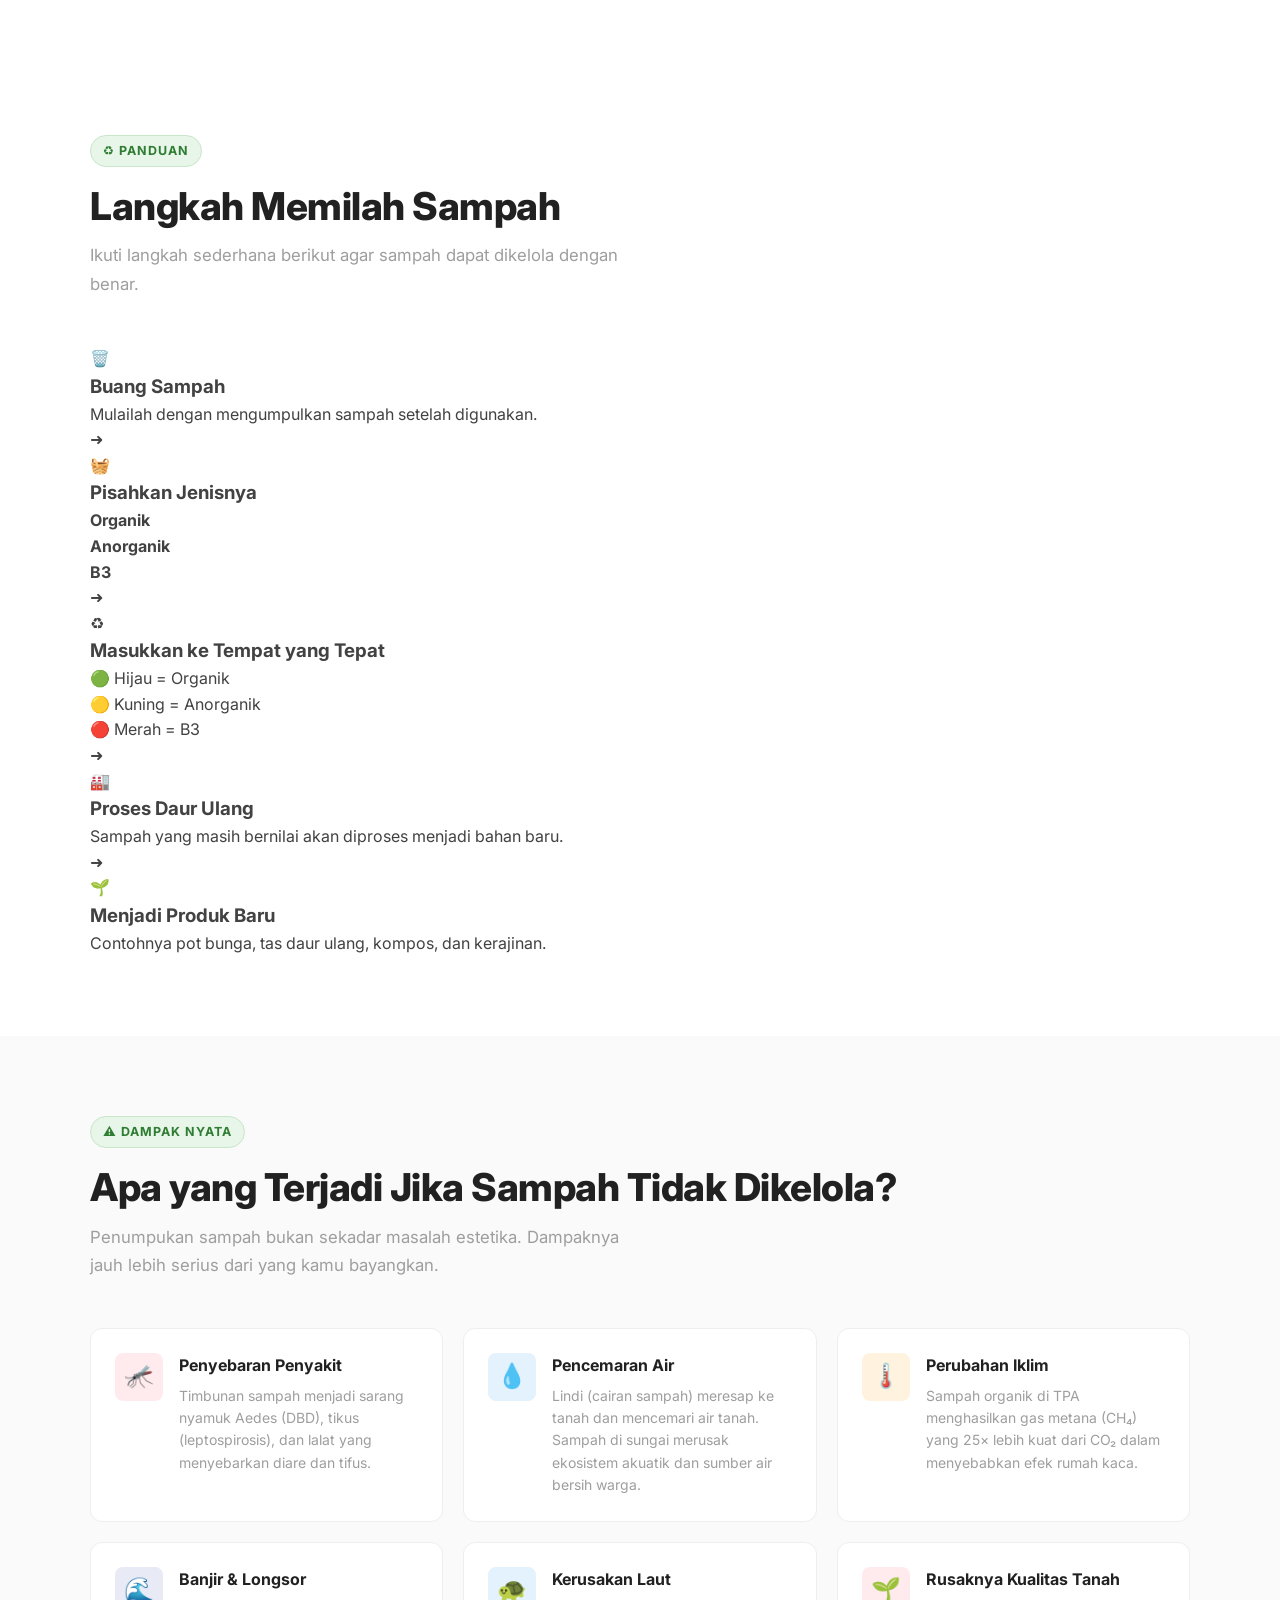
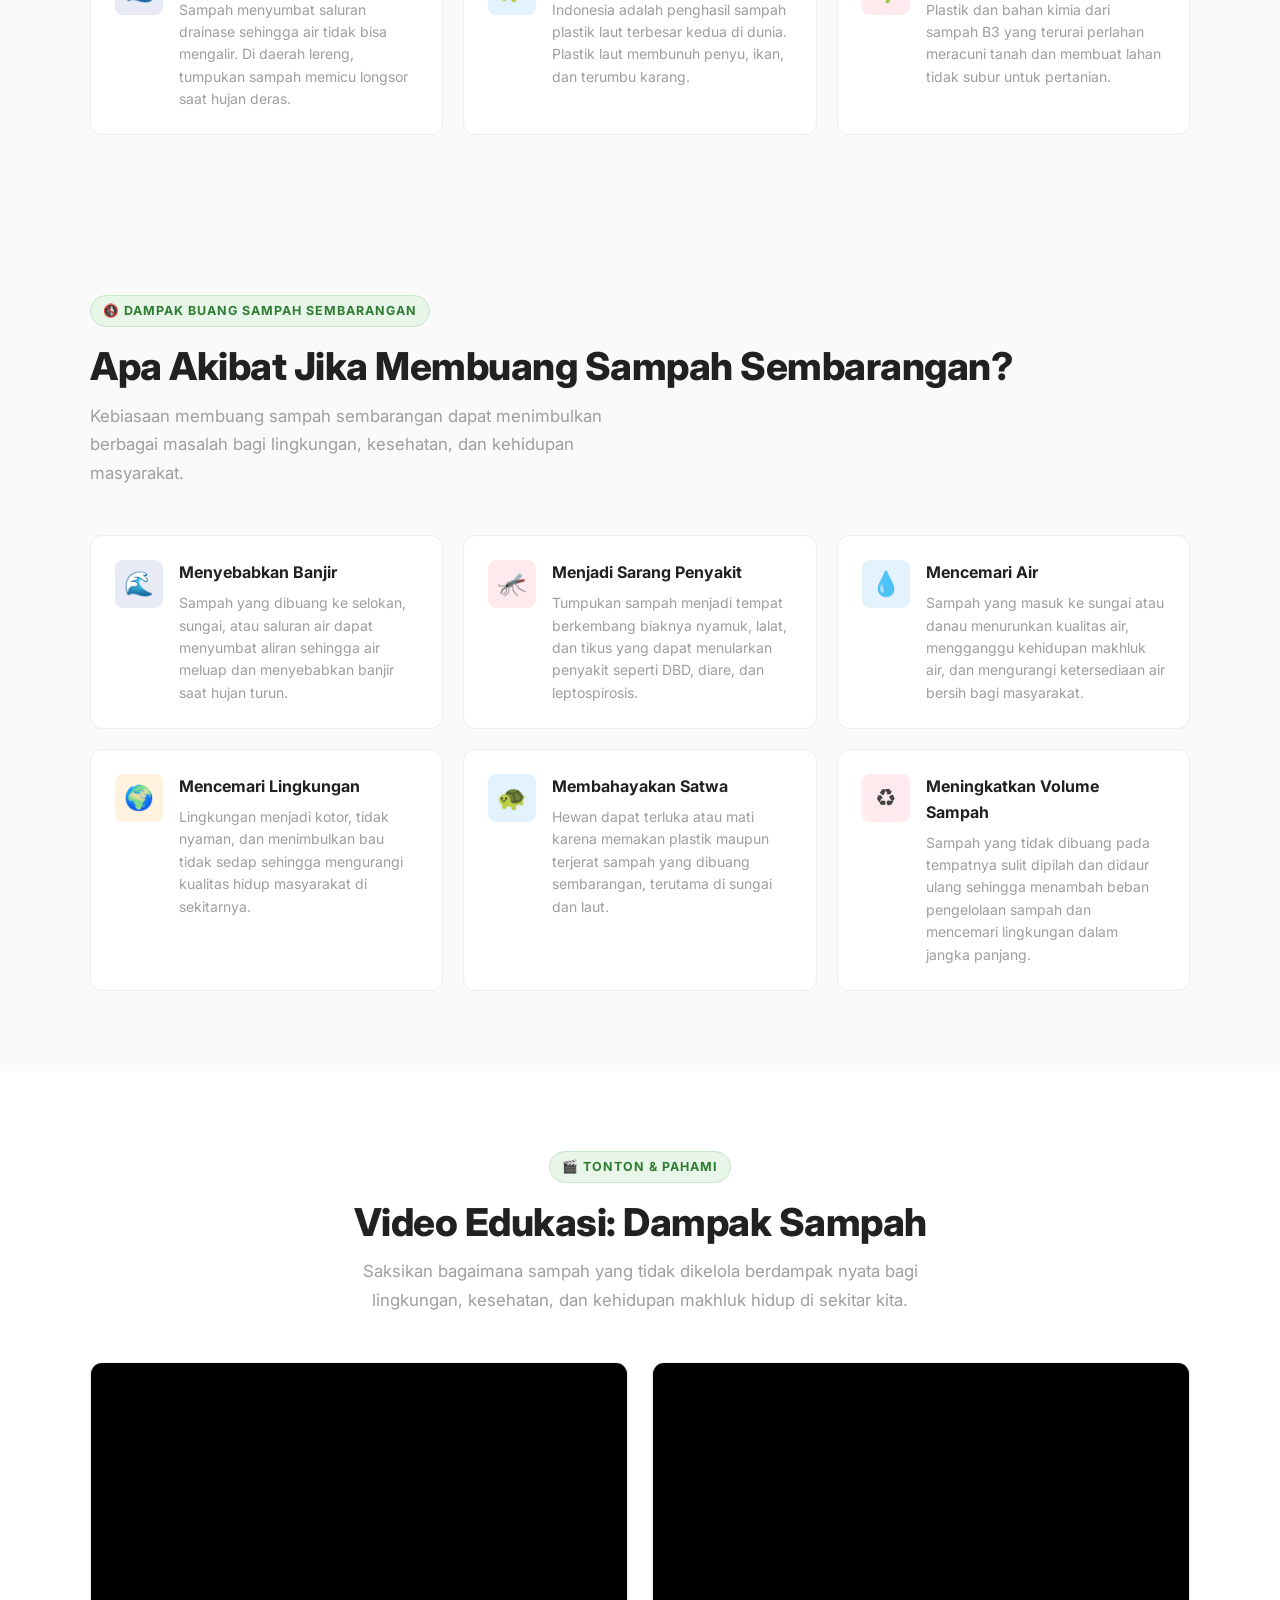
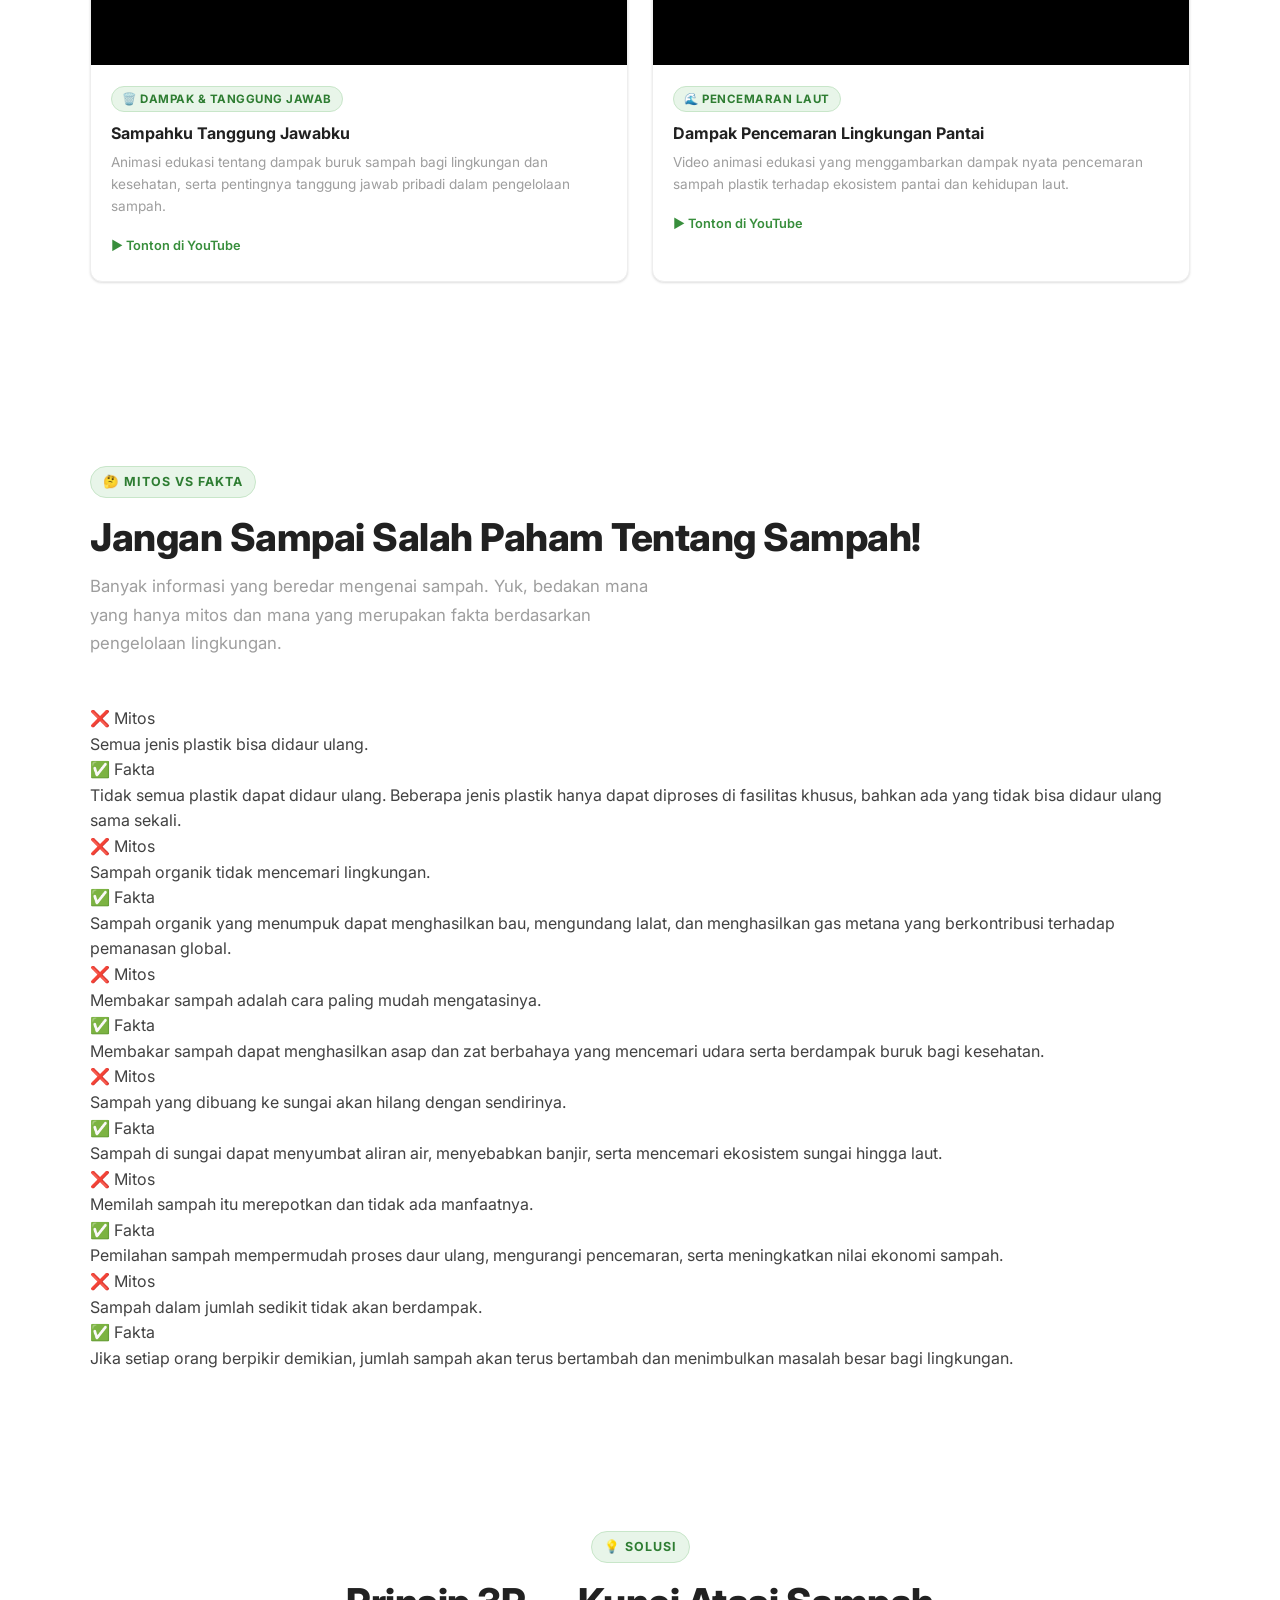
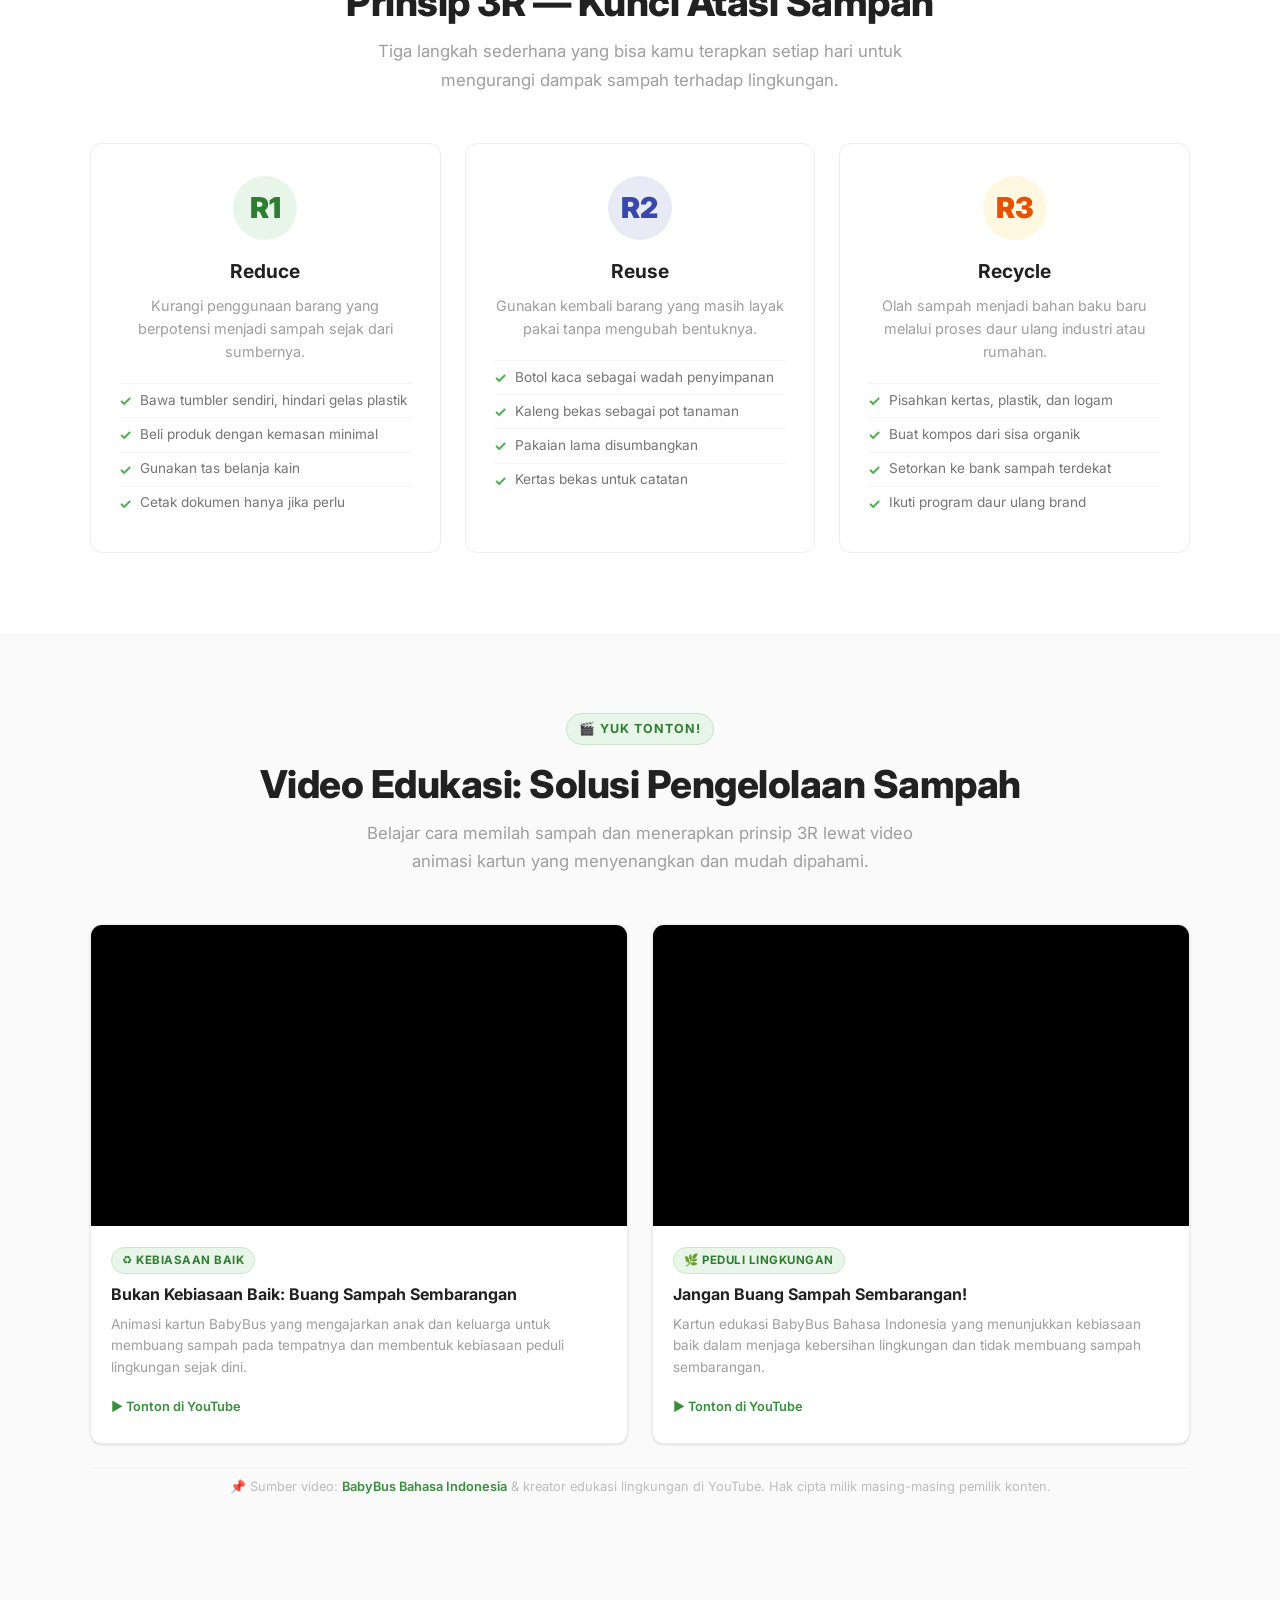
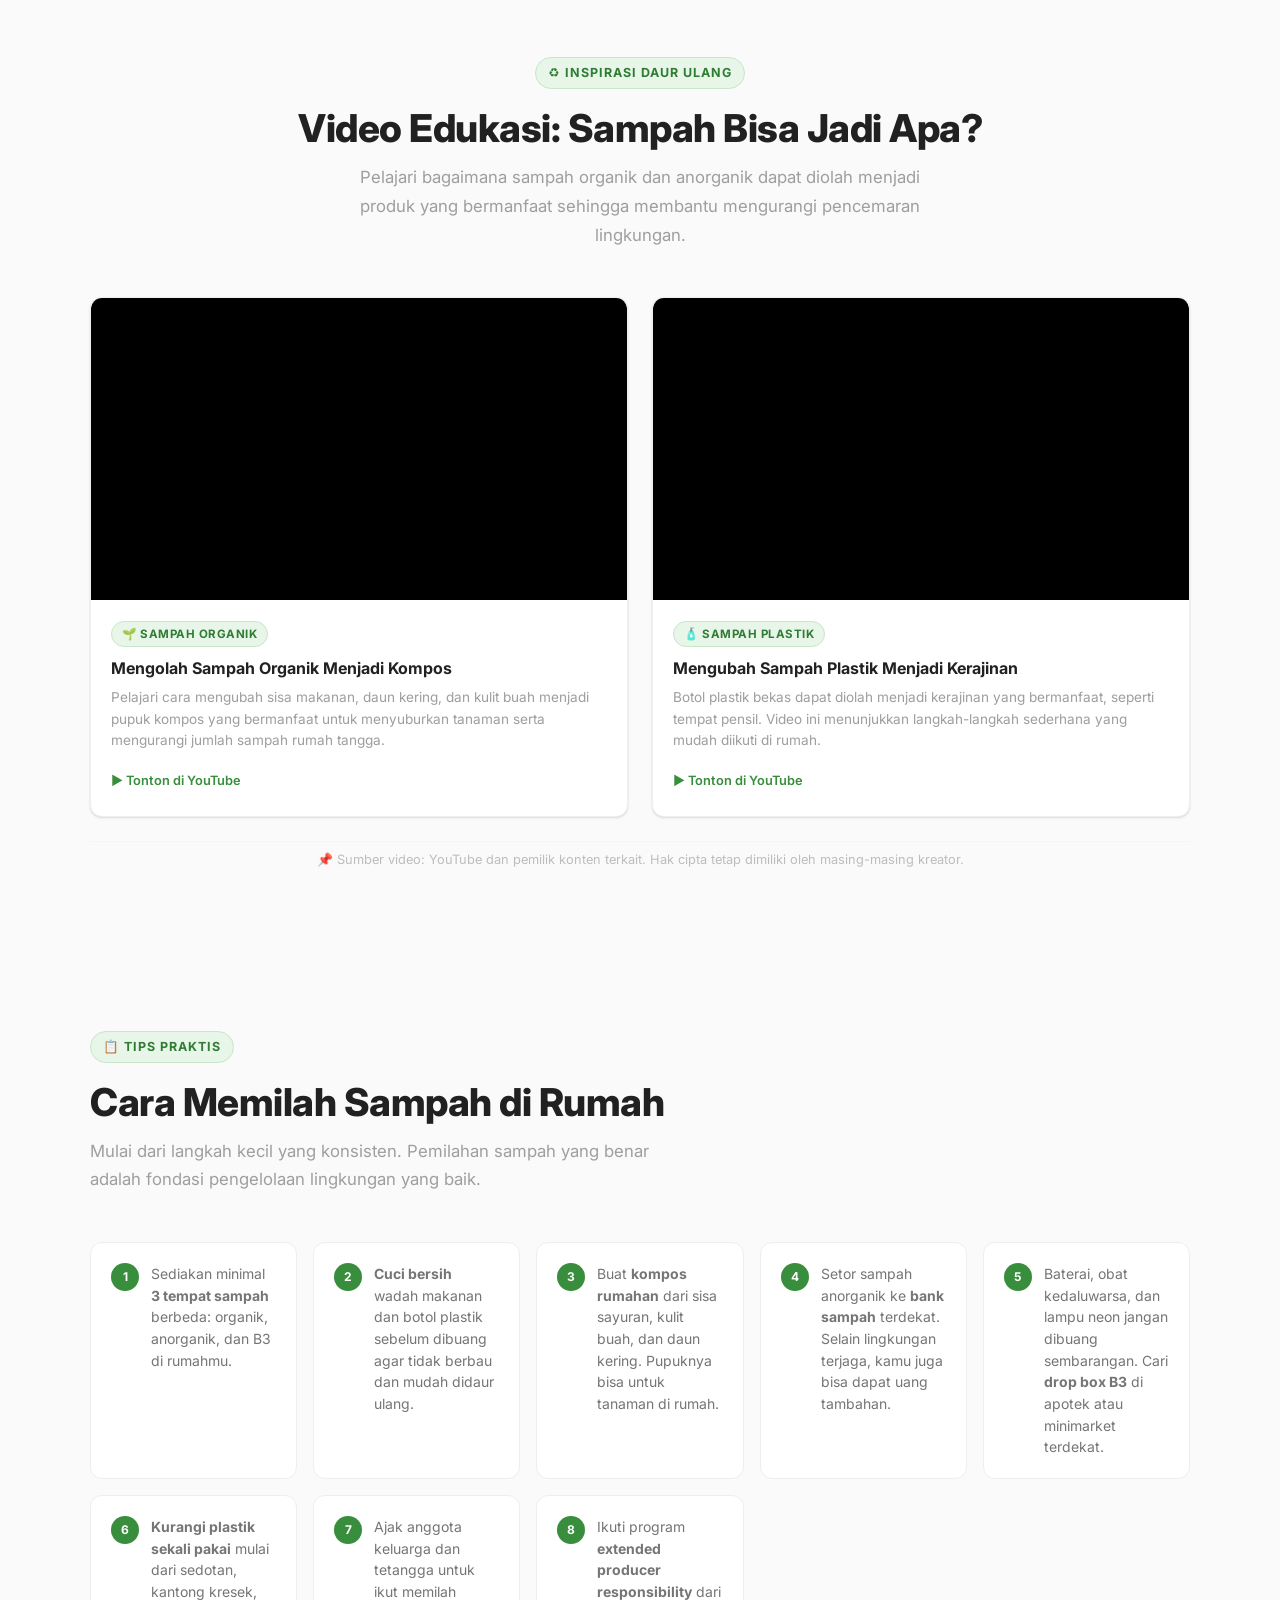
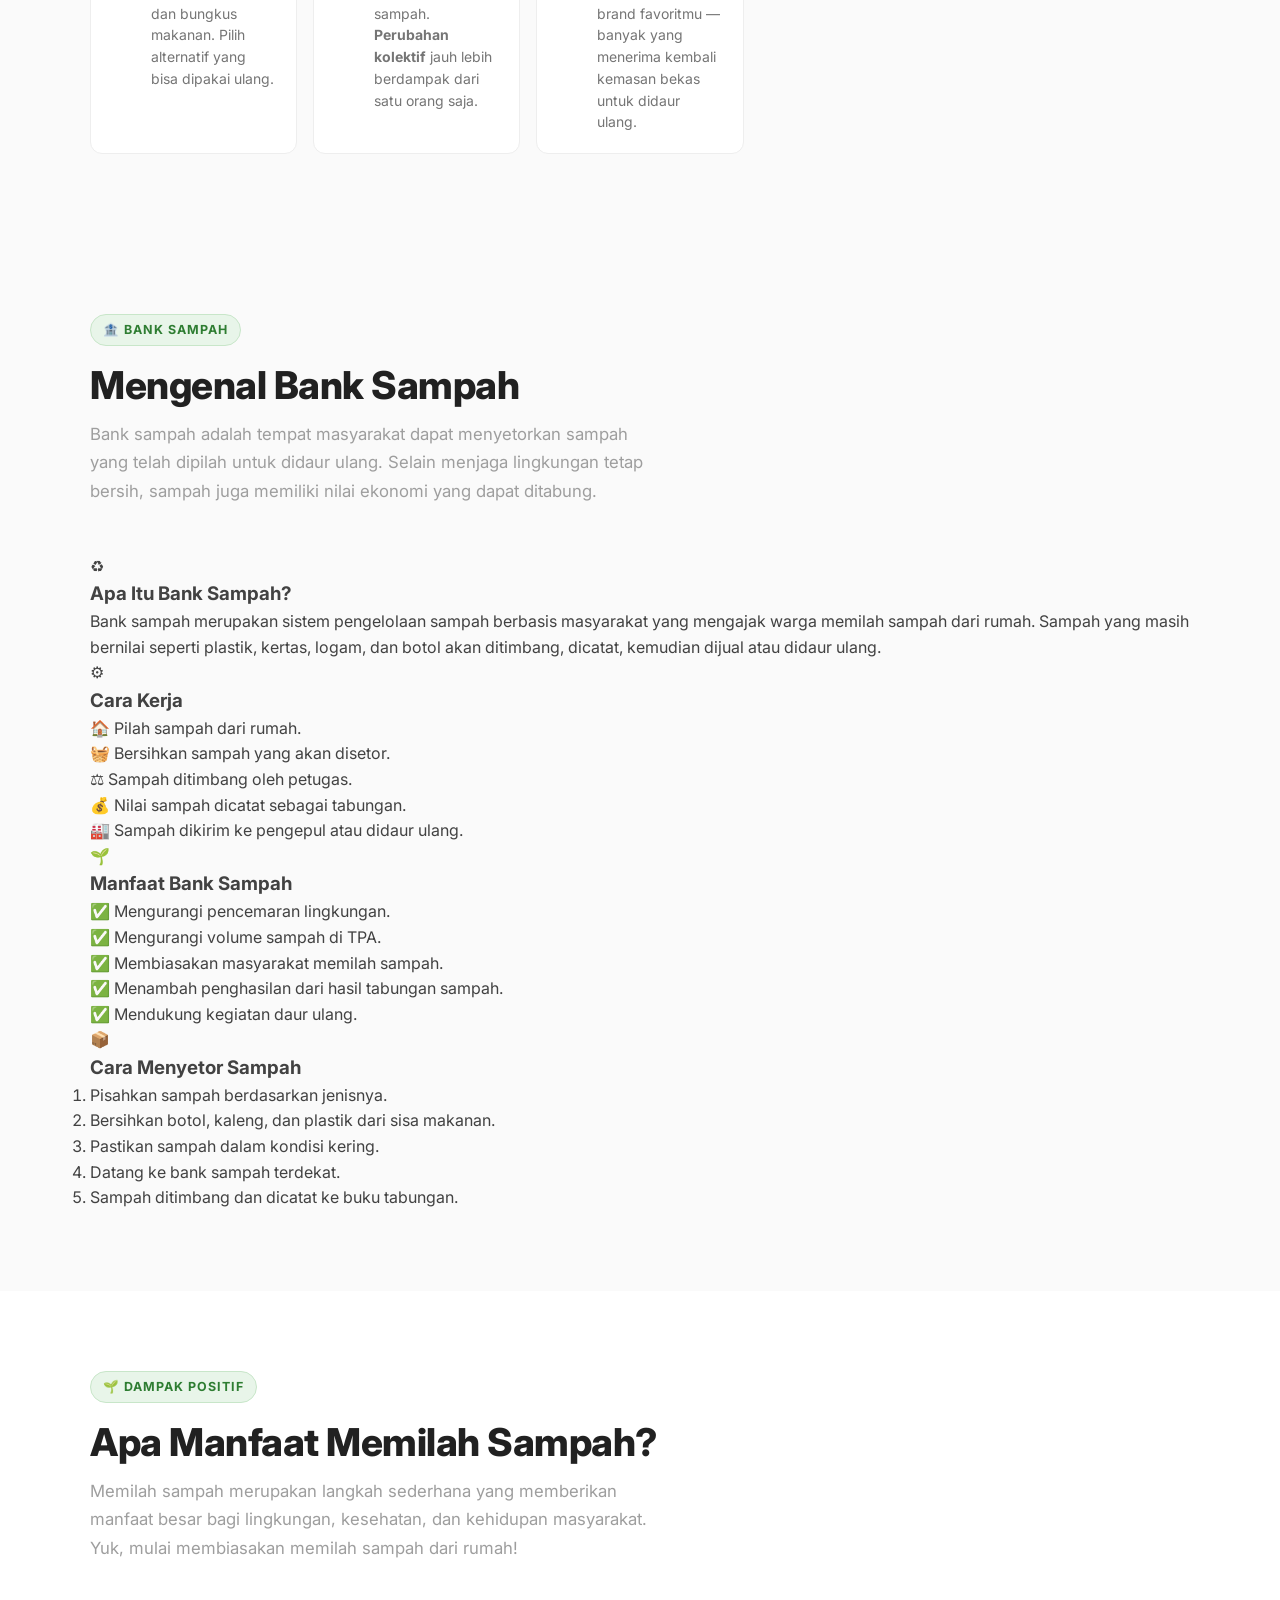
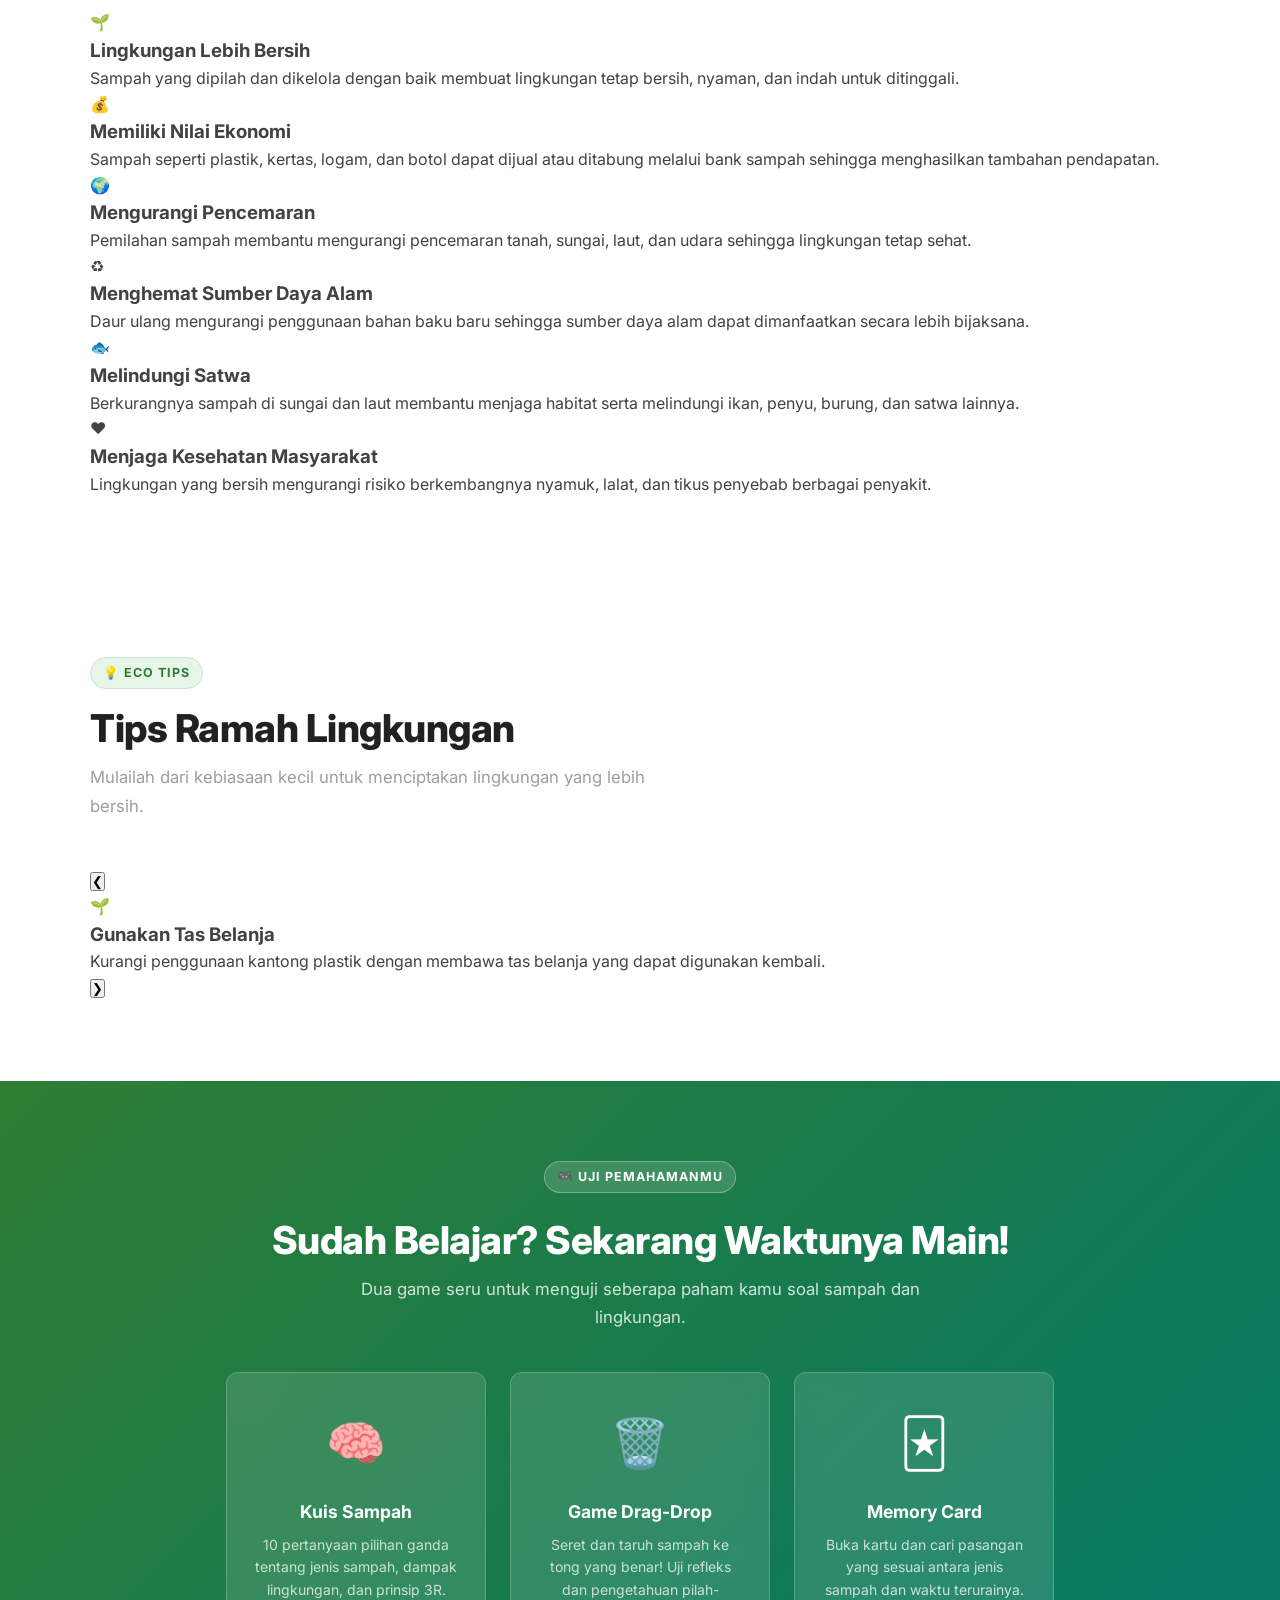
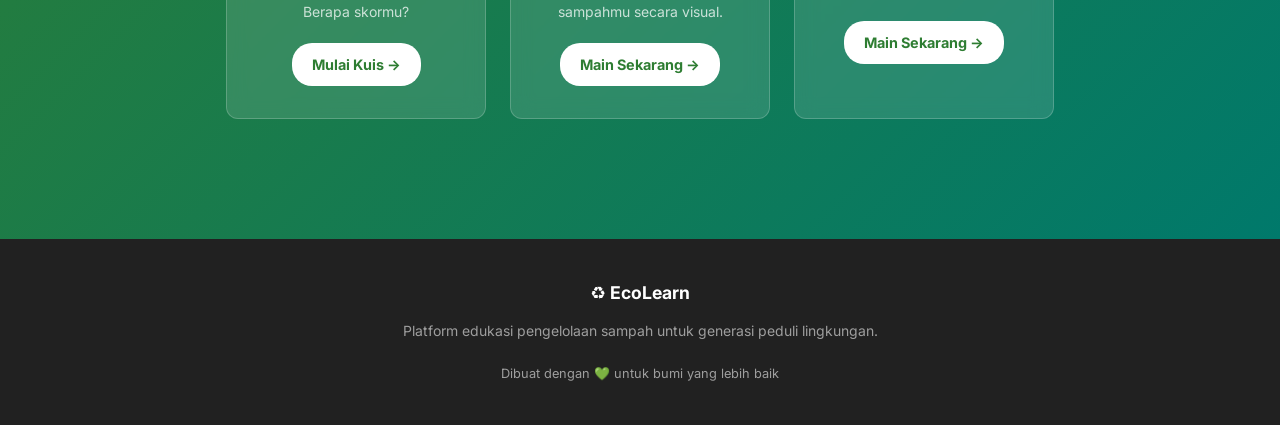
==== commit f9a40ba5: "Refactor index.html to improve structure and content Removed inline CSS styles and added new section" ====
--- a/index.html
+++ b/index.html
@@ -5,6 +5,8 @@
     <meta name="viewport" content="width=device-width, initial-scale=1.0" />
     <title>EcoLearn — Belajar Kelola Sampah dengan Seru</title>
     <link rel="stylesheet" href="css/style.css?v=1">
+    <link rel="stylesheet" href="css/index.css
+    ">
     <link rel="preconnect" href="https://fonts.googleapis.com" />
     <link
       href="https://fonts.googleapis.com/css2?family=Inter:wght@400;500;600;700;800;900&display=swap"
@@ -12,364 +14,7 @@
     />
   </head>
 
-  <style>
-    /* INFOGRAFIS INTERAKTIF */
-
-    #infografis .section-header{
-        text-align:left;
-        max-width:700px;
-        margin-bottom:40px;
-    }
-
-    .flip-grid{
-        display:grid;
-        grid-template-columns:repeat(auto-fit,minmax(220px,1fr));
-        gap:25px;
-    }
-
-    .flip-card{
-        width:100%;
-        height:320px;
-        perspective:1000px;
-        cursor:pointer;
-    }
-
-    .flip-card-inner{
-        position:relative;
-        width:100%;
-        height:100%;
-        transition:transform .7s;
-        transform-style:preserve-3d;
-    }
-
-    .flip-card.active .flip-card-inner{
-        transform:rotateY(180deg);
-    }
-
-    .flip-card-front,
-    .flip-card-back{
-        position:absolute;
-        width:100%;
-        height:100%;
-        border-radius:18px;
-        backface-visibility:hidden;
-        -webkit-backface-visibility:hidden;
-        overflow:hidden;
-        box-shadow:0 10px 25px rgba(0,0,0,.08);
-    }
-
-    /*  DEPAN (LIGHT MODE) */
-
-    .flip-card-front{
-        background:#ffffff;
-        color:#1f2937;
-        display:flex;
-        flex-direction:column;
-        justify-content:center;
-        align-items:center;
-        text-align:center;
-        padding:25px;
-        border:1px solid #e5e7eb;
-        transition:.3s;
-    }
-
-    .flip-card:hover .flip-card-front{
-        transform:translateY(-5px);
-    }
-
-    .info-icon{
-        font-size:60px;
-        margin-bottom:15px;
-    }
-
-    .flip-card-front h3{
-        margin:10px 0;
-        color:#1f2937;
-        font-size:22px;
-    }
-
-    .flip-card-front span{
-        color:#6b7280;
-        font-size:14px;
-    }
-
-    /* BELAKANG */
-
-    .flip-card-back{
-        background:linear-gradient(135deg,#2e7d32,#43a047);
-        color:#ffffff;
-        transform:rotateY(180deg);
-        padding:22px;
-        overflow-y:auto;
-    }
-
-    .flip-card-back h3{
-        text-align:center;
-        margin-bottom:18px;
-        font-size:22px;
-    }
-
-    .flip-card-back p{
-        margin-bottom:14px;
-        font-size:14px;
-        line-height:1.6;
-    }
-
-    .flip-card-back b{
-        color:#ffffff;
-    }
-
-    /*  RESPONSIVE*/
-
-    @media (max-width:768px){
-
-        .flip-grid{
-            grid-template-columns:repeat(2,1fr);
-        }
-
-        .flip-card{
-            height:300px;
-        }
-
-    }
-
-    @media (max-width:500px){
-
-        .flip-grid{
-            grid-template-columns:1fr;
-        }
-
-    }
-
-    /*  DARK MODE */
-
-    [data-theme="dark"] #infografis .section-title,
-    [data-theme="dark"] #infografis .section-subtitle,
-    [data-theme="dark"] #infografis .section-label{
-        color:#ffffff;
-    }
-
-    [data-theme="dark"] .flip-card-front{
-        background:#1f2937;
-        color:#ffffff;
-        border:1px solid rgba(255,255,255,.08);
-    }
-
-    [data-theme="dark"] .flip-card-front h3{
-        color:#ffffff;
-    }
-
-    [data-theme="dark"] .flip-card-front span{
-        color:#cbd5e1;
-    }
-
-    [data-theme="dark"] .flip-card-back{
-        background:linear-gradient(135deg,#166534,#22c55e);
-    }
-
-
-  /* ======LANGKAH MEMILAH SAMPAH ========== */
-
-  .step-grid{
-    display:flex;
-    align-items:center;
-    justify-content:center;
-    flex-wrap:wrap;
-    gap:15px;
-    margin-top:50px;
-  }
-
-  .step-card{
-  width:190px;
-  flex:1;
-  max-width:180px;
-  min-width:140px
-  min-height:200px;
-  background:#fff;
-  border-radius:18px;
-  padding:20px;
-  text-align:center;
-  cursor:pointer;
-  box-shadow:0 10px 20px rgba(0,0,0,.08);
-  transition:.3s;
-  }
-
-  .step-card:hover{
-    transform:translateY(-8px);
-  }
-
-  .step-icon{
-    font-size:50px;
-    margin-bottom:15px;
-  }
-
-  .step-card h3{
-    font-size:18px;
-    margin-bottom:15px;
-
-  }
-
-  .step-detail{
-    display:none;
-    font-size:14px;
-    line-height:1.6;
-    color:#555;
-    margin-top:15px;
-  }
-
-  .step-card.active .step-detail{
-    display:block;
-  }
-
-  .step-arrow{
-    font-size:32px;
-    font-weight:bold;
-    color:#2e7d32;
-  }
-
-  [data-theme="dark"] .step-card{
-    background:#1f2937;
-    color:#fff;
-    border:1px solid rgba(255,255,255,.08);
-  }
-
-  [data-theme="dark"] .step-detail{
-    color:#cbd5e1;
-  }
-
-  @media(max-width:900px){
-    .step-grid{
-      flex-direction:column;
-    }
-
-    .step-arrow{
-      transform:rotate(90deg);
-    }
-  }
-
-  /* ===ECO TIPS===== */
-
-  #eco-tips{
-      padding:90px 0;
-  }
-
-  .eco-slider{
-      display:flex;
-      align-items:center;
-      justify-content:center;
-      gap:20px;
-      margin-top:40px;
-  }
-
-  .eco-card{
-      width:100%;
-      max-width:650px;
-      background:var(--card-bg,#ffffff);
-      border-radius:20px;
-      padding:40px;
-      text-align:center;
-      box-shadow:0 15px 35px rgba(0,0,0,.08);
-      transition:.3s;
-  }
-
-  .eco-card:hover{
-      transform:translateY(-5px);
-  }
-
-  .eco-icon{
-      font-size:60px;
-      margin-bottom:20px;
-  }
-
-  .eco-card h3{
-      font-size:28px;
-      margin-bottom:15px;
-  }
-
-  .eco-card p{
-      line-height:1.8;
-      color:var(--text-secondary,#666);
-  }
-
-  .eco-prev,
-  .eco-next{
-      width:50px;
-      height:50px;
-      border:none;
-      border-radius:50%;
-      background:#22c55e;
-      color:#fff;
-      cursor:pointer;
-      font-size:22px;
-      transition:.3s;
-  }
-
-  .eco-prev:hover,
-  .eco-next:hover{
-      background:#16a34a;
-      transform:scale(1.05);
-  }
-
-  .eco-dots{
-      display:flex;
-      justify-content:center;
-      gap:10px;
-      margin-top:25px;
-  }
-
-  .eco-dots span{
-      width:12px;
-      height:12px;
-      border-radius:50%;
-      background:#d1d5db;
-      cursor:pointer;
-      transition:.3s;
-  }
-
-  .eco-dots span.active{
-      background:#22c55e;
-      transform:scale(1.2);
-  }
-
-  /*  DARK MODE */
-
-  [data-theme="dark"] .eco-card{
-      background:#1f2937;
-      color:#ffffff;
-      border:1px solid rgba(255,255,255,.08);
-  }
-
-  [data-theme="dark"] .eco-card p{
-      color:#cbd5e1;
-  }
-
-  [data-theme="dark"] .eco-dots span{
-      background:#475569;
-  }
-
-  [data-theme="dark"] .eco-dots span.active{
-      background:#22c55e;
-  }
-
-  /*  RESPONSIVE */
-
-  @media(max-width:768px){
-  .eco-slider{
-      flex-direction:column;
-  }
-
-  .eco-prev,
-  .eco-next{
-      width:45px;
-      height:45px;
-  }
-
-  .eco-card{
-      padding:30px;
-  }
-
-}
-  </style>
+
   <body>
     <!-- NAVBAR -->
     <nav class="navbar">
@@ -792,6 +437,96 @@
       </div>
     </section>
 
+    <!-- SECTION : DAMPAK BUANG SAMPAH SEMBARANGAN -->
+    <section class="section section-alt" id="dampak">
+      <div class="container">
+        <div class="section-header">
+          <span class="section-label">🚯 Dampak Buang Sampah Sembarangan</span>
+          <h2 class="section-title">
+            Apa Akibat Jika Membuang Sampah Sembarangan?
+          </h2>
+          <p class="section-subtitle">
+            Kebiasaan membuang sampah sembarangan dapat menimbulkan berbagai masalah
+            bagi lingkungan, kesehatan, dan kehidupan masyarakat.
+          </p>
+        </div>
+
+        <div class="impact-grid">
+
+          <div class="impact-card flood">
+            <div class="impact-icon-wrap">🌊</div>
+            <div>
+              <h4>Menyebabkan Banjir</h4>
+              <p>
+                Sampah yang dibuang ke selokan, sungai, atau saluran air dapat
+                menyumbat aliran sehingga air meluap dan menyebabkan banjir saat
+                hujan turun.
+              </p>
+            </div>
+          </div>
+
+          <div class="impact-card health">
+            <div class="impact-icon-wrap">🦟</div>
+            <div>
+              <h4>Menjadi Sarang Penyakit</h4>
+              <p>
+                Tumpukan sampah menjadi tempat berkembang biaknya nyamuk, lalat,
+                dan tikus yang dapat menularkan penyakit seperti DBD, diare,
+                dan leptospirosis.
+              </p>
+            </div>
+          </div>
+
+          <div class="impact-card water">
+            <div class="impact-icon-wrap">💧</div>
+            <div>
+              <h4>Mencemari Air</h4>
+              <p>
+                Sampah yang masuk ke sungai atau danau menurunkan kualitas air,
+                mengganggu kehidupan makhluk air, dan mengurangi ketersediaan air
+                bersih bagi masyarakat.
+              </p>
+            </div>
+          </div>
+
+          <div class="impact-card climate">
+            <div class="impact-icon-wrap">🌍</div>
+            <div>
+              <h4>Mencemari Lingkungan</h4>
+              <p>
+                Lingkungan menjadi kotor, tidak nyaman, dan menimbulkan bau tidak
+                sedap sehingga mengurangi kualitas hidup masyarakat di sekitarnya.
+              </p>
+            </div>
+          </div>
+
+          <div class="impact-card water">
+            <div class="impact-icon-wrap">🐢</div>
+            <div>
+              <h4>Membahayakan Satwa</h4>
+              <p>
+                Hewan dapat terluka atau mati karena memakan plastik maupun
+                terjerat sampah yang dibuang sembarangan, terutama di sungai dan laut.
+              </p>
+            </div>
+          </div>
+
+          <div class="impact-card health">
+            <div class="impact-icon-wrap">♻️</div>
+            <div>
+              <h4>Meningkatkan Volume Sampah</h4>
+              <p>
+                Sampah yang tidak dibuang pada tempatnya sulit dipilah dan didaur
+                ulang sehingga menambah beban pengelolaan sampah dan mencemari
+                lingkungan dalam jangka panjang.
+              </p>
+            </div>
+          </div>
+
+        </div>
+      </div>
+    </section>
+
     <!-- SECTION VIDEO: DAMPAK SAMPAH -->
     <section class="section video-section">
       <div class="container">
@@ -853,6 +588,131 @@
       </div>
     </section>
 
+    <!-- SECTION: MITOS VS FAKTA -->
+    <section class="section" id="mitos-fakta">
+      <div class="container">
+        <div class="section-header">
+          <span class="section-label">🤔 Mitos vs Fakta</span>
+          <h2 class="section-title">
+            Jangan Sampai Salah Paham Tentang Sampah!
+          </h2>
+          <p class="section-subtitle">
+            Banyak informasi yang beredar mengenai sampah. Yuk, bedakan mana yang
+            hanya mitos dan mana yang merupakan fakta berdasarkan pengelolaan
+            lingkungan.
+          </p>
+        </div>
+
+        <div class="myth-grid">
+
+          <div class="myth-card">
+            <div class="myth-title">
+              ❌ Mitos
+            </div>
+            <p>
+              Semua jenis plastik bisa didaur ulang.
+            </p>
+
+            <div class="fact-title">
+              ✅ Fakta
+            </div>
+            <p>
+              Tidak semua plastik dapat didaur ulang. Beberapa jenis plastik hanya
+              dapat diproses di fasilitas khusus, bahkan ada yang tidak bisa didaur
+              ulang sama sekali.
+            </p>
+          </div>
+
+          <div class="myth-card">
+            <div class="myth-title">
+              ❌ Mitos
+            </div>
+            <p>
+              Sampah organik tidak mencemari lingkungan.
+            </p>
+
+            <div class="fact-title">
+              ✅ Fakta
+            </div>
+            <p>
+              Sampah organik yang menumpuk dapat menghasilkan bau, mengundang lalat,
+              dan menghasilkan gas metana yang berkontribusi terhadap pemanasan
+              global.
+            </p>
+          </div>
+
+          <div class="myth-card">
+            <div class="myth-title">
+              ❌ Mitos
+            </div>
+            <p>
+              Membakar sampah adalah cara paling mudah mengatasinya.
+            </p>
+
+            <div class="fact-title">
+              ✅ Fakta
+            </div>
+            <p>
+              Membakar sampah dapat menghasilkan asap dan zat berbahaya yang
+              mencemari udara serta berdampak buruk bagi kesehatan.
+            </p>
+          </div>
+
+          <div class="myth-card">
+            <div class="myth-title">
+              ❌ Mitos
+            </div>
+            <p>
+              Sampah yang dibuang ke sungai akan hilang dengan sendirinya.
+            </p>
+
+            <div class="fact-title">
+              ✅ Fakta
+            </div>
+            <p>
+              Sampah di sungai dapat menyumbat aliran air, menyebabkan banjir, serta
+              mencemari ekosistem sungai hingga laut.
+            </p>
+          </div>
+
+          <div class="myth-card">
+            <div class="myth-title">
+              ❌ Mitos
+            </div>
+            <p>
+              Memilah sampah itu merepotkan dan tidak ada manfaatnya.
+            </p>
+
+            <div class="fact-title">
+              ✅ Fakta
+            </div>
+            <p>
+              Pemilahan sampah mempermudah proses daur ulang, mengurangi pencemaran,
+              serta meningkatkan nilai ekonomi sampah.
+            </p>
+          </div>
+
+          <div class="myth-card">
+            <div class="myth-title">
+              ❌ Mitos
+            </div>
+            <p>
+              Sampah dalam jumlah sedikit tidak akan berdampak.
+            </p>
+
+            <div class="fact-title">
+              ✅ Fakta
+            </div>
+            <p>
+              Jika setiap orang berpikir demikian, jumlah sampah akan terus
+              bertambah dan menimbulkan masalah besar bagi lingkungan.
+            </p>
+          </div>
+
+        </div>
+      </div>
+    </section>
+
     <!-- SECTION 3: PRINSIP 3R -->
     <section class="section" id="solusi">
       <div class="container">
@@ -1067,6 +927,8 @@
       </div>
     </section>
 
+
+
     <!-- SECTION 4: TIPS PILAH SAMPAH -->
     <section class="section section-alt">
       <div class="container">
@@ -1145,6 +1007,163 @@
       </div>
     </section>
 
+    <!-- SECTION: BANK SAMPAH -->
+    <section class="section section-alt" id="bank-sampah">
+      <div class="container">
+
+        <div class="section-header">
+          <span class="section-label">🏦 Bank Sampah</span>
+          <h2 class="section-title">
+            Mengenal Bank Sampah
+          </h2>
+          <p class="section-subtitle">
+            Bank sampah adalah tempat masyarakat dapat menyetorkan sampah yang telah
+            dipilah untuk didaur ulang. Selain menjaga lingkungan tetap bersih,
+            sampah juga memiliki nilai ekonomi yang dapat ditabung.
+          </p>
+        </div>
+
+        <div class="bank-grid">
+
+          <!-- Apa Itu -->
+          <div class="bank-card">
+            <div class="bank-icon">♻️</div>
+            <h3>Apa Itu Bank Sampah?</h3>
+            <p>
+              Bank sampah merupakan sistem pengelolaan sampah berbasis masyarakat
+              yang mengajak warga memilah sampah dari rumah. Sampah yang masih
+              bernilai seperti plastik, kertas, logam, dan botol akan ditimbang,
+              dicatat, kemudian dijual atau didaur ulang.
+            </p>
+          </div>
+
+          <!-- Cara Kerja -->
+          <div class="bank-card">
+            <div class="bank-icon">⚙️</div>
+            <h3>Cara Kerja</h3>
+
+            <ul>
+              <li>🏠 Pilah sampah dari rumah.</li>
+              <li>🧺 Bersihkan sampah yang akan disetor.</li>
+              <li>⚖️ Sampah ditimbang oleh petugas.</li>
+              <li>💰 Nilai sampah dicatat sebagai tabungan.</li>
+              <li>🏭 Sampah dikirim ke pengepul atau didaur ulang.</li>
+            </ul>
+
+          </div>
+
+          <!-- Manfaat -->
+          <div class="bank-card">
+            <div class="bank-icon">🌱</div>
+            <h3>Manfaat Bank Sampah</h3>
+
+            <ul>
+              <li>✅ Mengurangi pencemaran lingkungan.</li>
+              <li>✅ Mengurangi volume sampah di TPA.</li>
+              <li>✅ Membiasakan masyarakat memilah sampah.</li>
+              <li>✅ Menambah penghasilan dari hasil tabungan sampah.</li>
+              <li>✅ Mendukung kegiatan daur ulang.</li>
+            </ul>
+
+          </div>
+
+          <!-- Cara Menyetor -->
+          <div class="bank-card">
+            <div class="bank-icon">📦</div>
+            <h3>Cara Menyetor Sampah</h3>
+
+            <ol>
+              <li>Pisahkan sampah berdasarkan jenisnya.</li>
+              <li>Bersihkan botol, kaleng, dan plastik dari sisa makanan.</li>
+              <li>Pastikan sampah dalam kondisi kering.</li>
+              <li>Datang ke bank sampah terdekat.</li>
+              <li>Sampah ditimbang dan dicatat ke buku tabungan.</li>
+            </ol>
+
+          </div>
+
+        </div>
+
+      </div>
+    </section>
+
+<!-- SECTION: DAMPAK POSITIF -->
+<section class="section" id="dampak-positif">
+  <div class="container">
+
+    <div class="section-header">
+      <span class="section-label">🌱 Dampak Positif</span>
+      <h2 class="section-title">
+        Apa Manfaat Memilah Sampah?
+      </h2>
+      <p class="section-subtitle">
+        Memilah sampah merupakan langkah sederhana yang memberikan manfaat besar
+        bagi lingkungan, kesehatan, dan kehidupan masyarakat. Yuk, mulai
+        membiasakan memilah sampah dari rumah!
+      </p>
+    </div>
+
+    <div class="positive-grid">
+
+      <div class="positive-card">
+        <div class="positive-icon">🌱</div>
+        <h3>Lingkungan Lebih Bersih</h3>
+        <p>
+          Sampah yang dipilah dan dikelola dengan baik membuat lingkungan tetap
+          bersih, nyaman, dan indah untuk ditinggali.
+        </p>
+      </div>
+
+      <div class="positive-card">
+        <div class="positive-icon">💰</div>
+        <h3>Memiliki Nilai Ekonomi</h3>
+        <p>
+          Sampah seperti plastik, kertas, logam, dan botol dapat dijual atau
+          ditabung melalui bank sampah sehingga menghasilkan tambahan
+          pendapatan.
+        </p>
+      </div>
+
+      <div class="positive-card">
+        <div class="positive-icon">🌍</div>
+        <h3>Mengurangi Pencemaran</h3>
+        <p>
+          Pemilahan sampah membantu mengurangi pencemaran tanah, sungai, laut,
+          dan udara sehingga lingkungan tetap sehat.
+        </p>
+      </div>
+
+      <div class="positive-card">
+        <div class="positive-icon">♻️</div>
+        <h3>Menghemat Sumber Daya Alam</h3>
+        <p>
+          Daur ulang mengurangi penggunaan bahan baku baru sehingga sumber daya
+          alam dapat dimanfaatkan secara lebih bijaksana.
+        </p>
+      </div>
+
+      <div class="positive-card">
+        <div class="positive-icon">🐟</div>
+        <h3>Melindungi Satwa</h3>
+        <p>
+          Berkurangnya sampah di sungai dan laut membantu menjaga habitat serta
+          melindungi ikan, penyu, burung, dan satwa lainnya.
+        </p>
+      </div>
+
+      <div class="positive-card">
+        <div class="positive-icon">❤️</div>
+        <h3>Menjaga Kesehatan Masyarakat</h3>
+        <p>
+          Lingkungan yang bersih mengurangi risiko berkembangnya nyamuk, lalat,
+          dan tikus penyebab berbagai penyakit.
+        </p>
+      </div>
+
+    </div>
+
+  </div>
+</section>
 
     <section class="section" id="eco-tips">
 
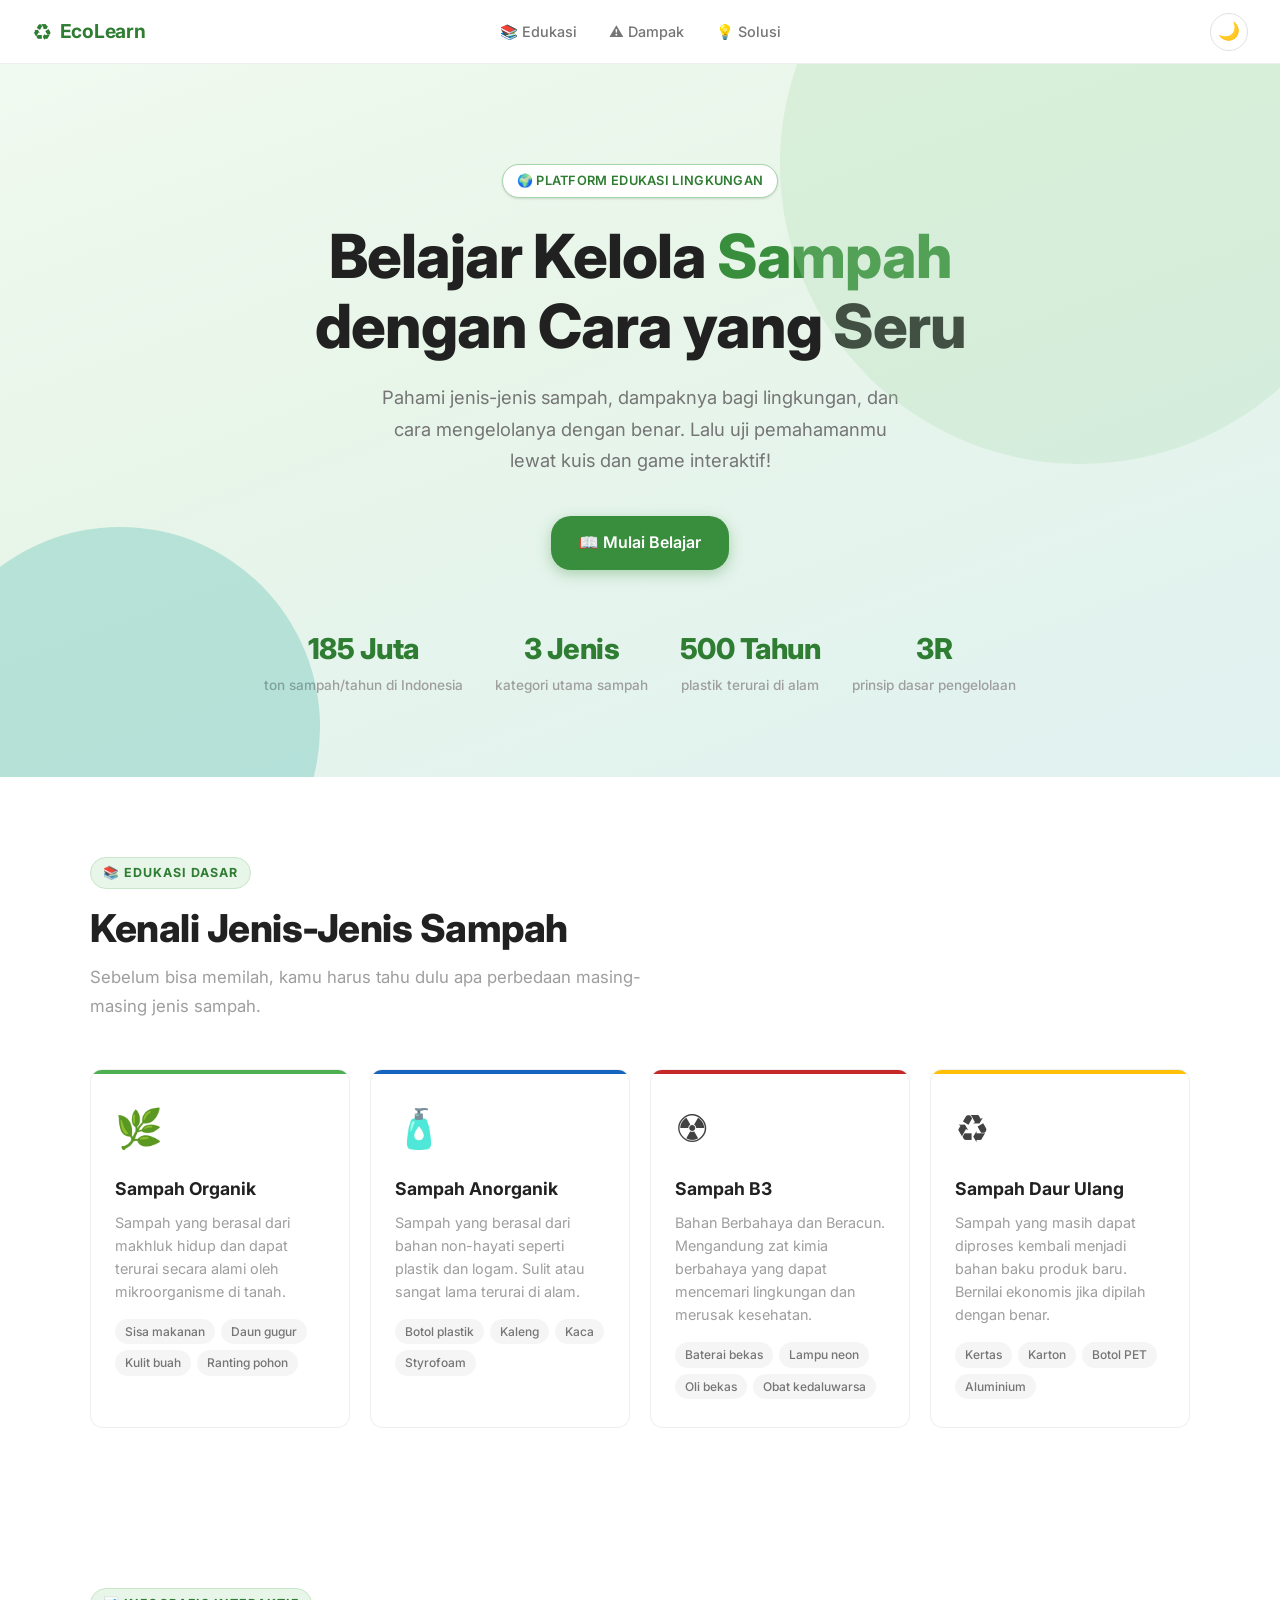
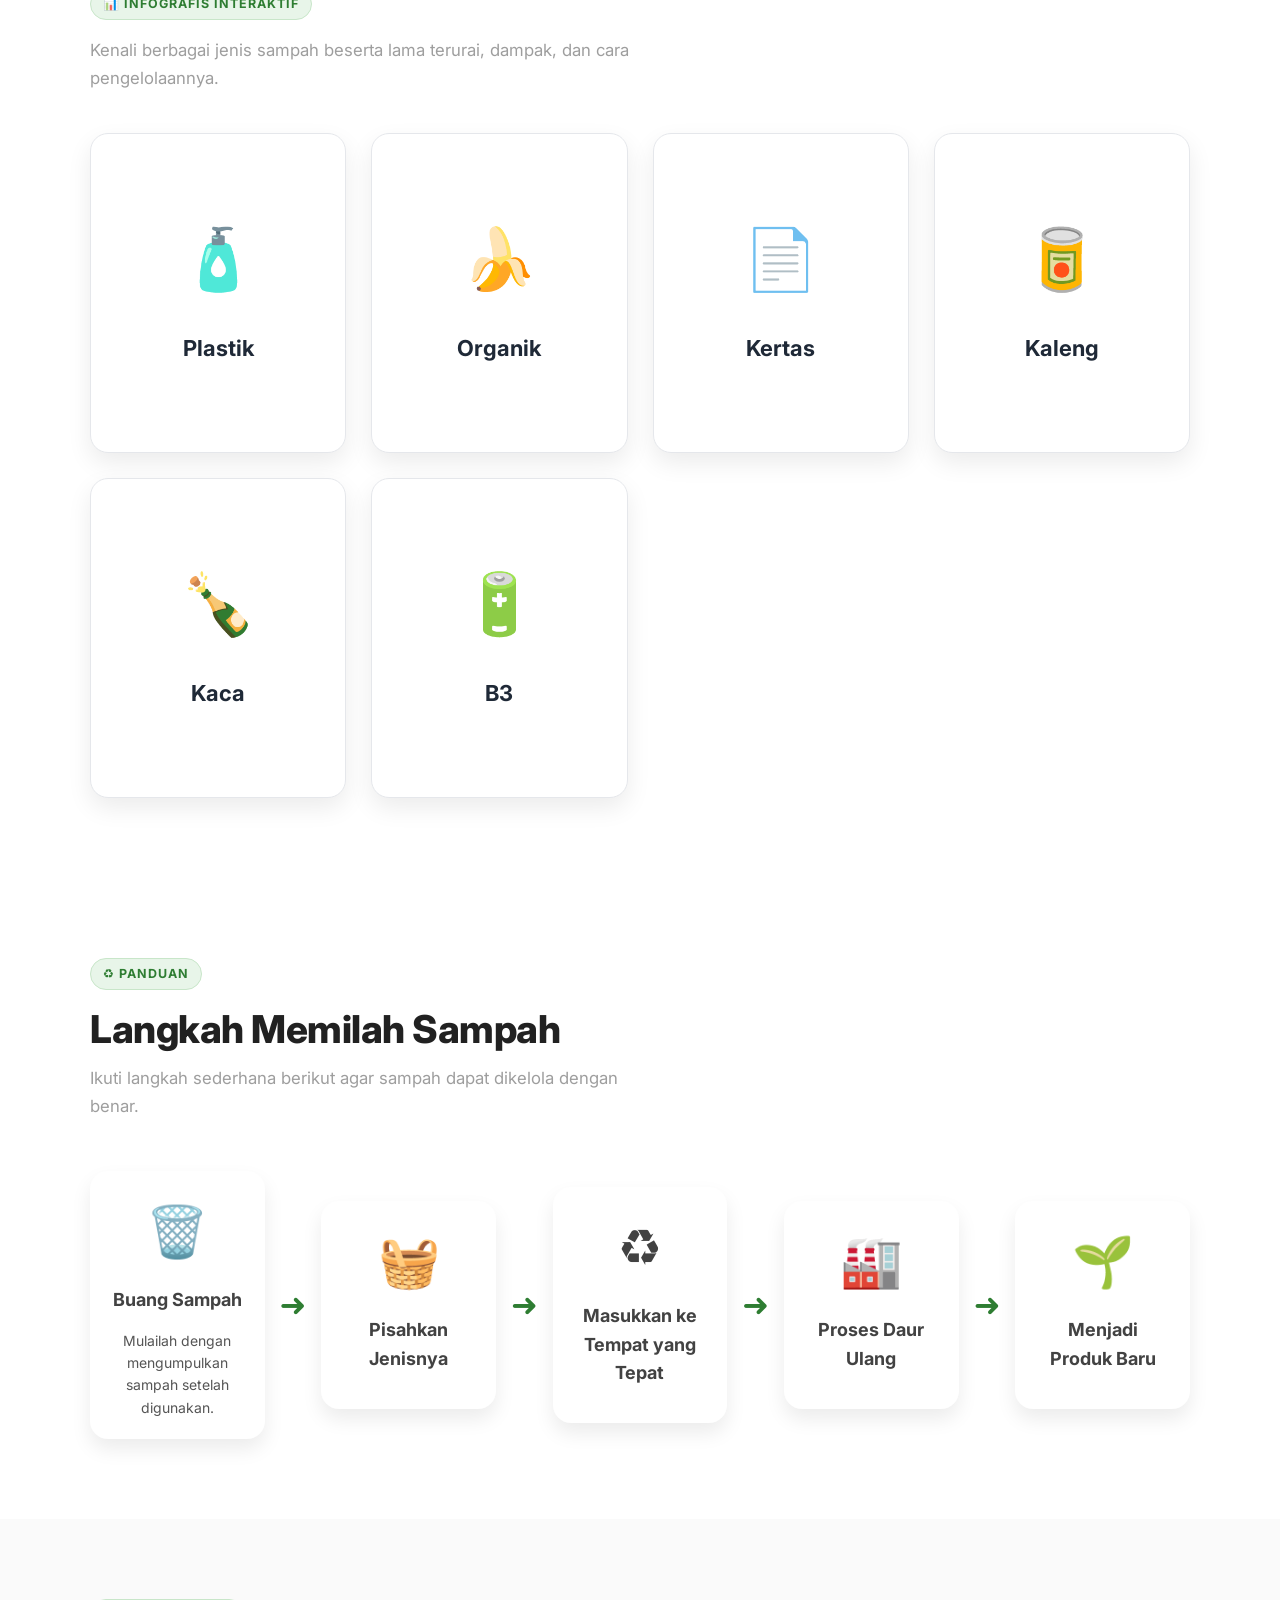
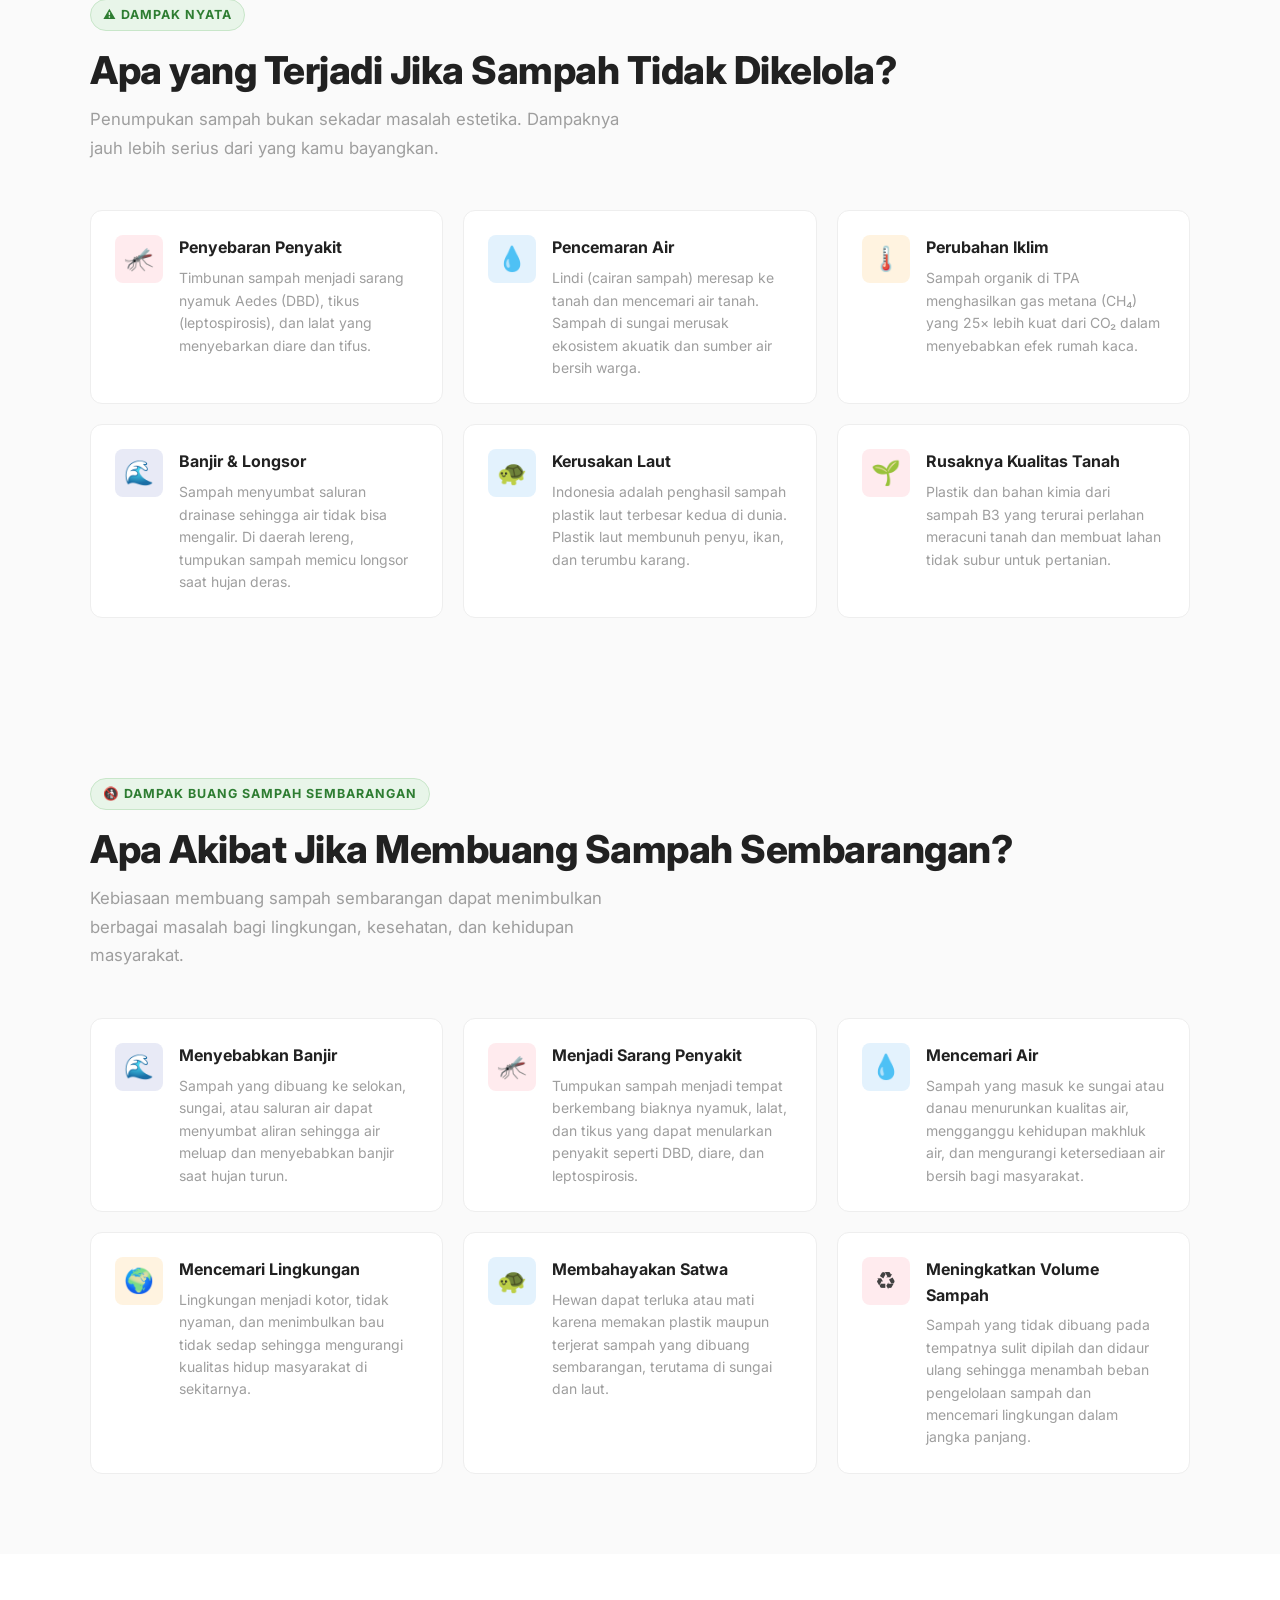
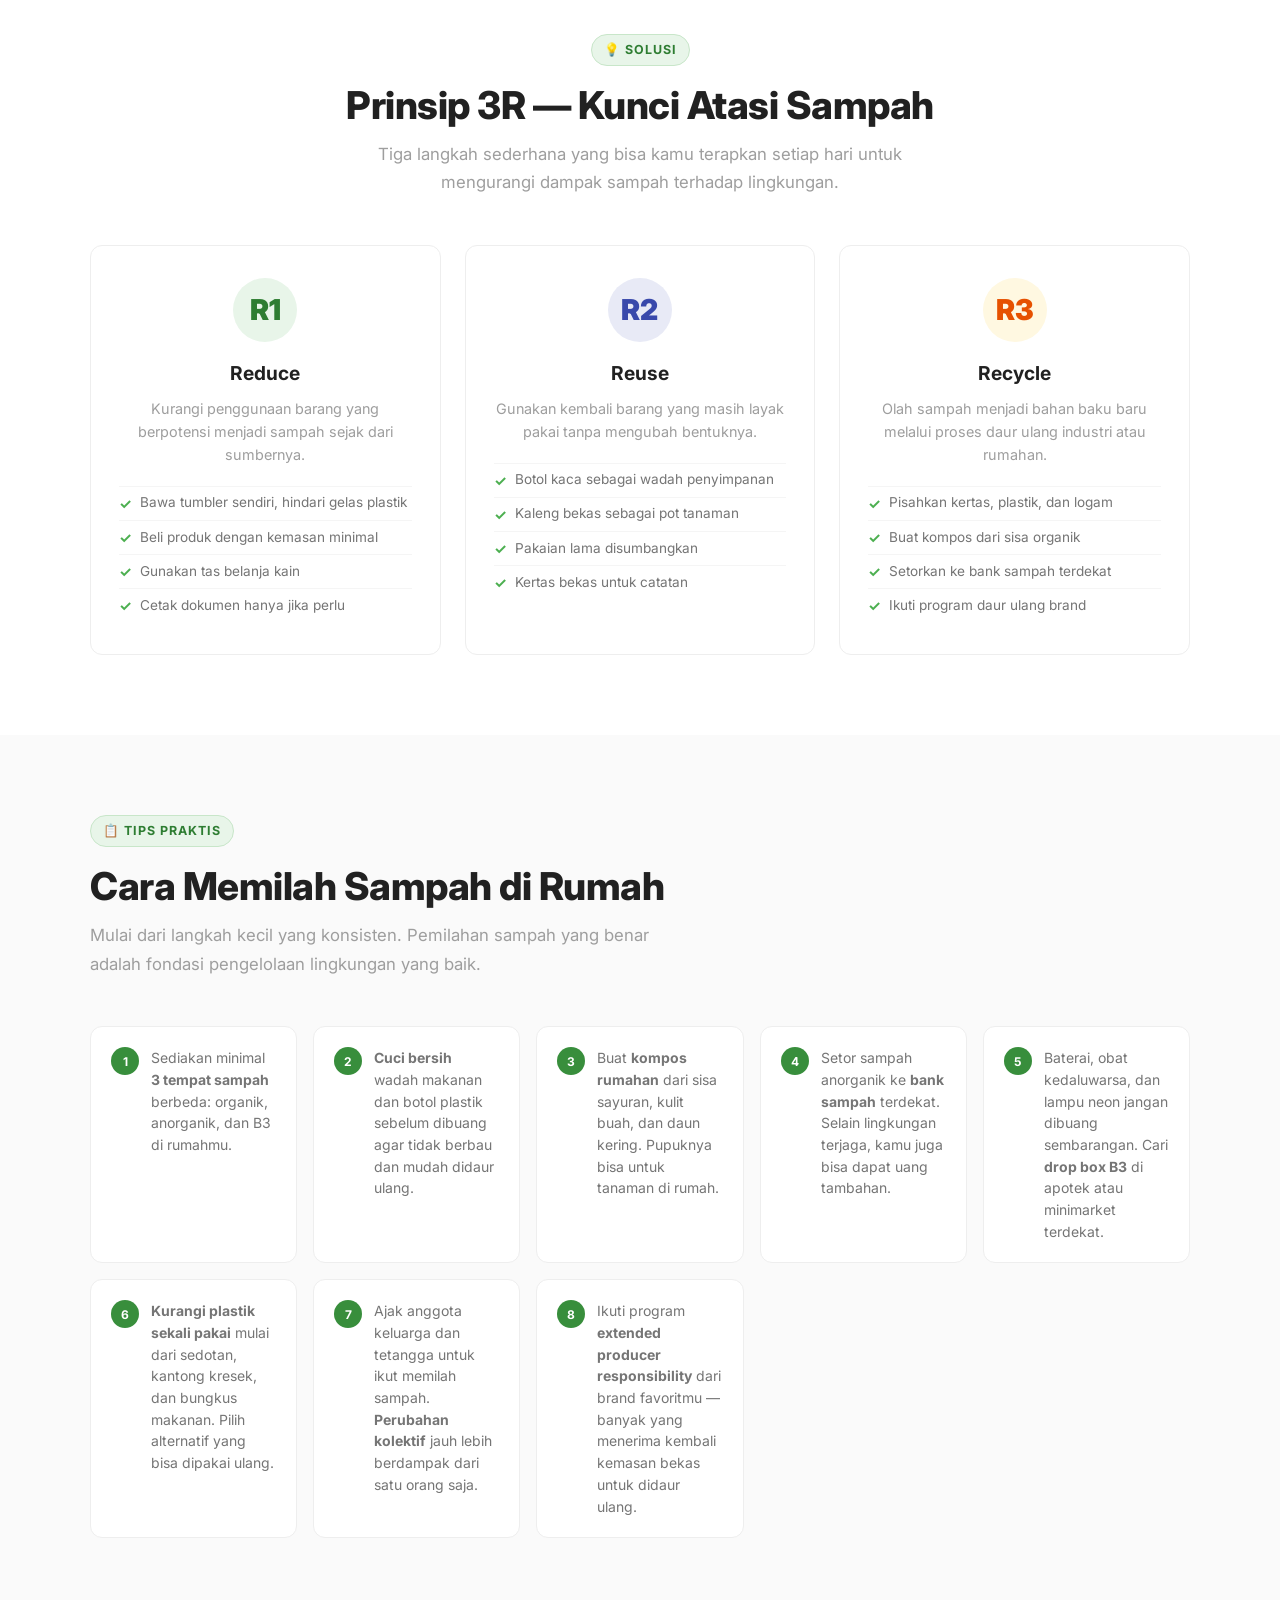
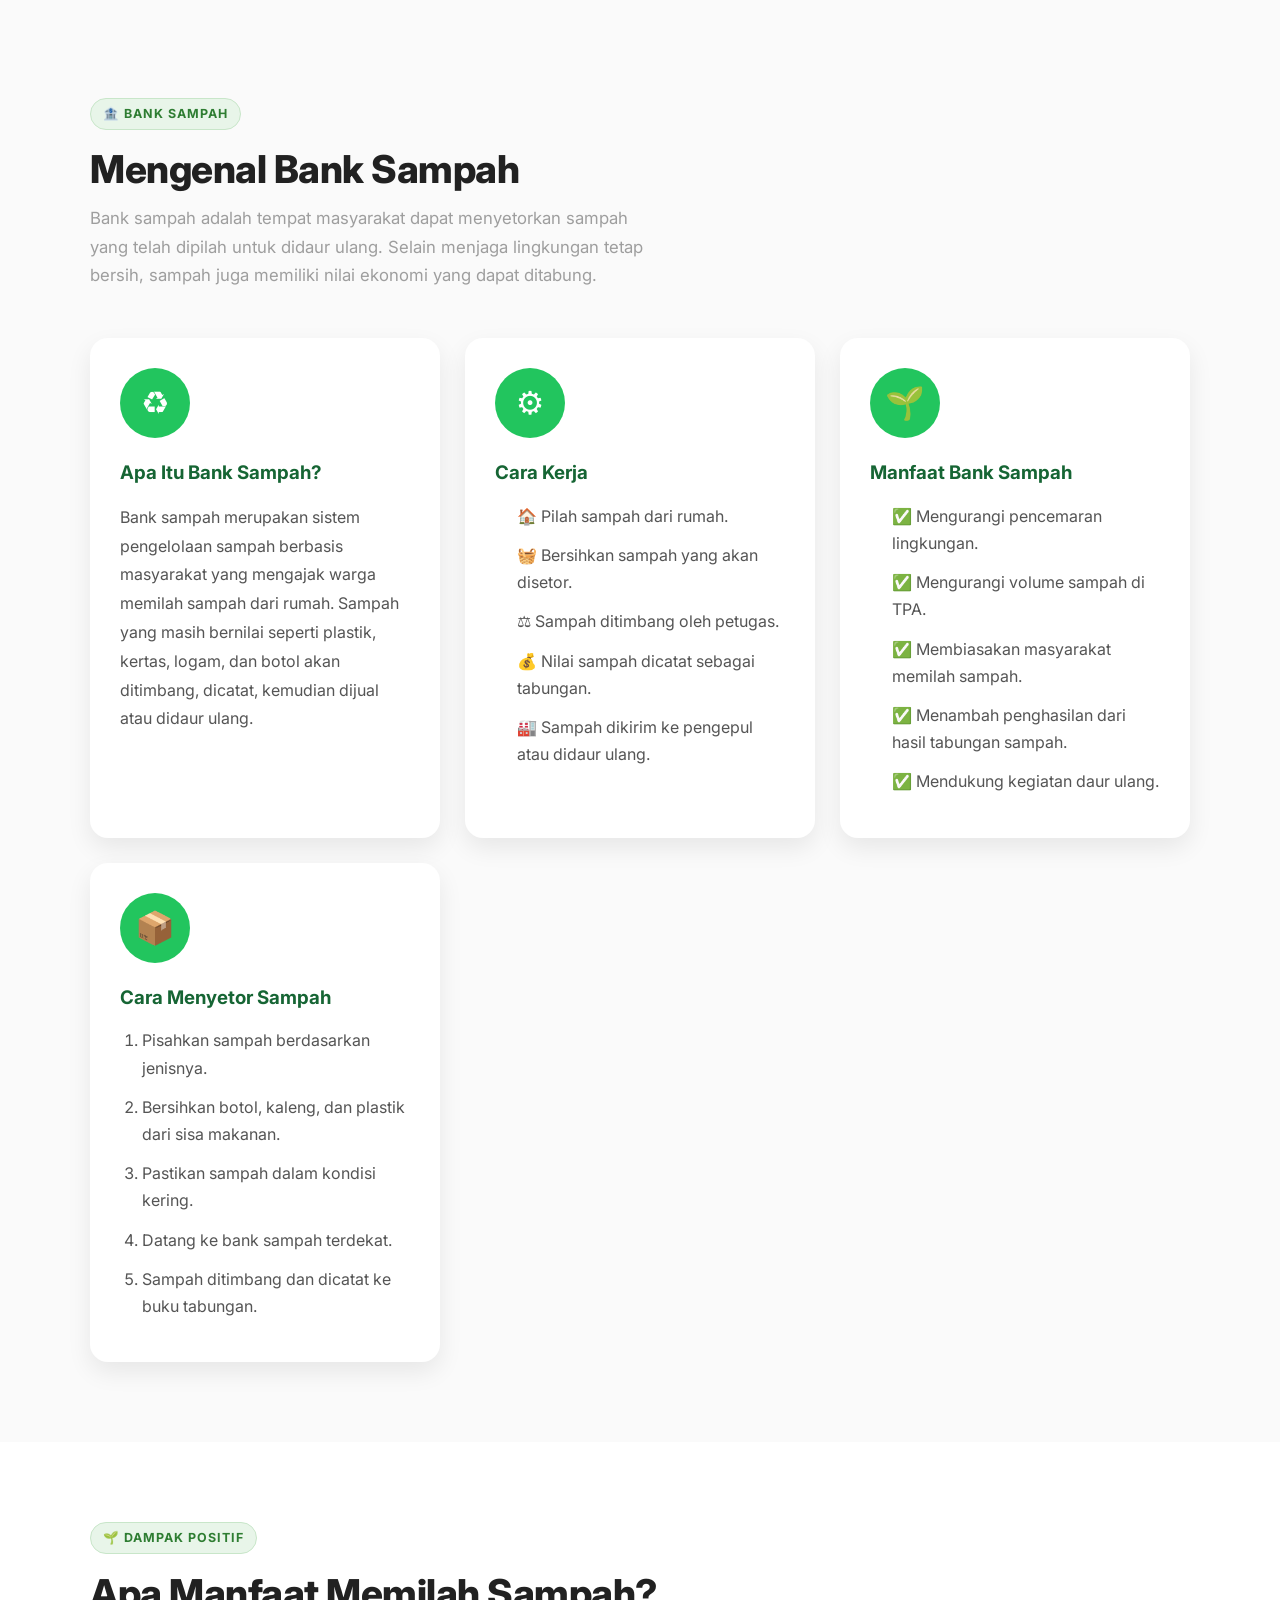
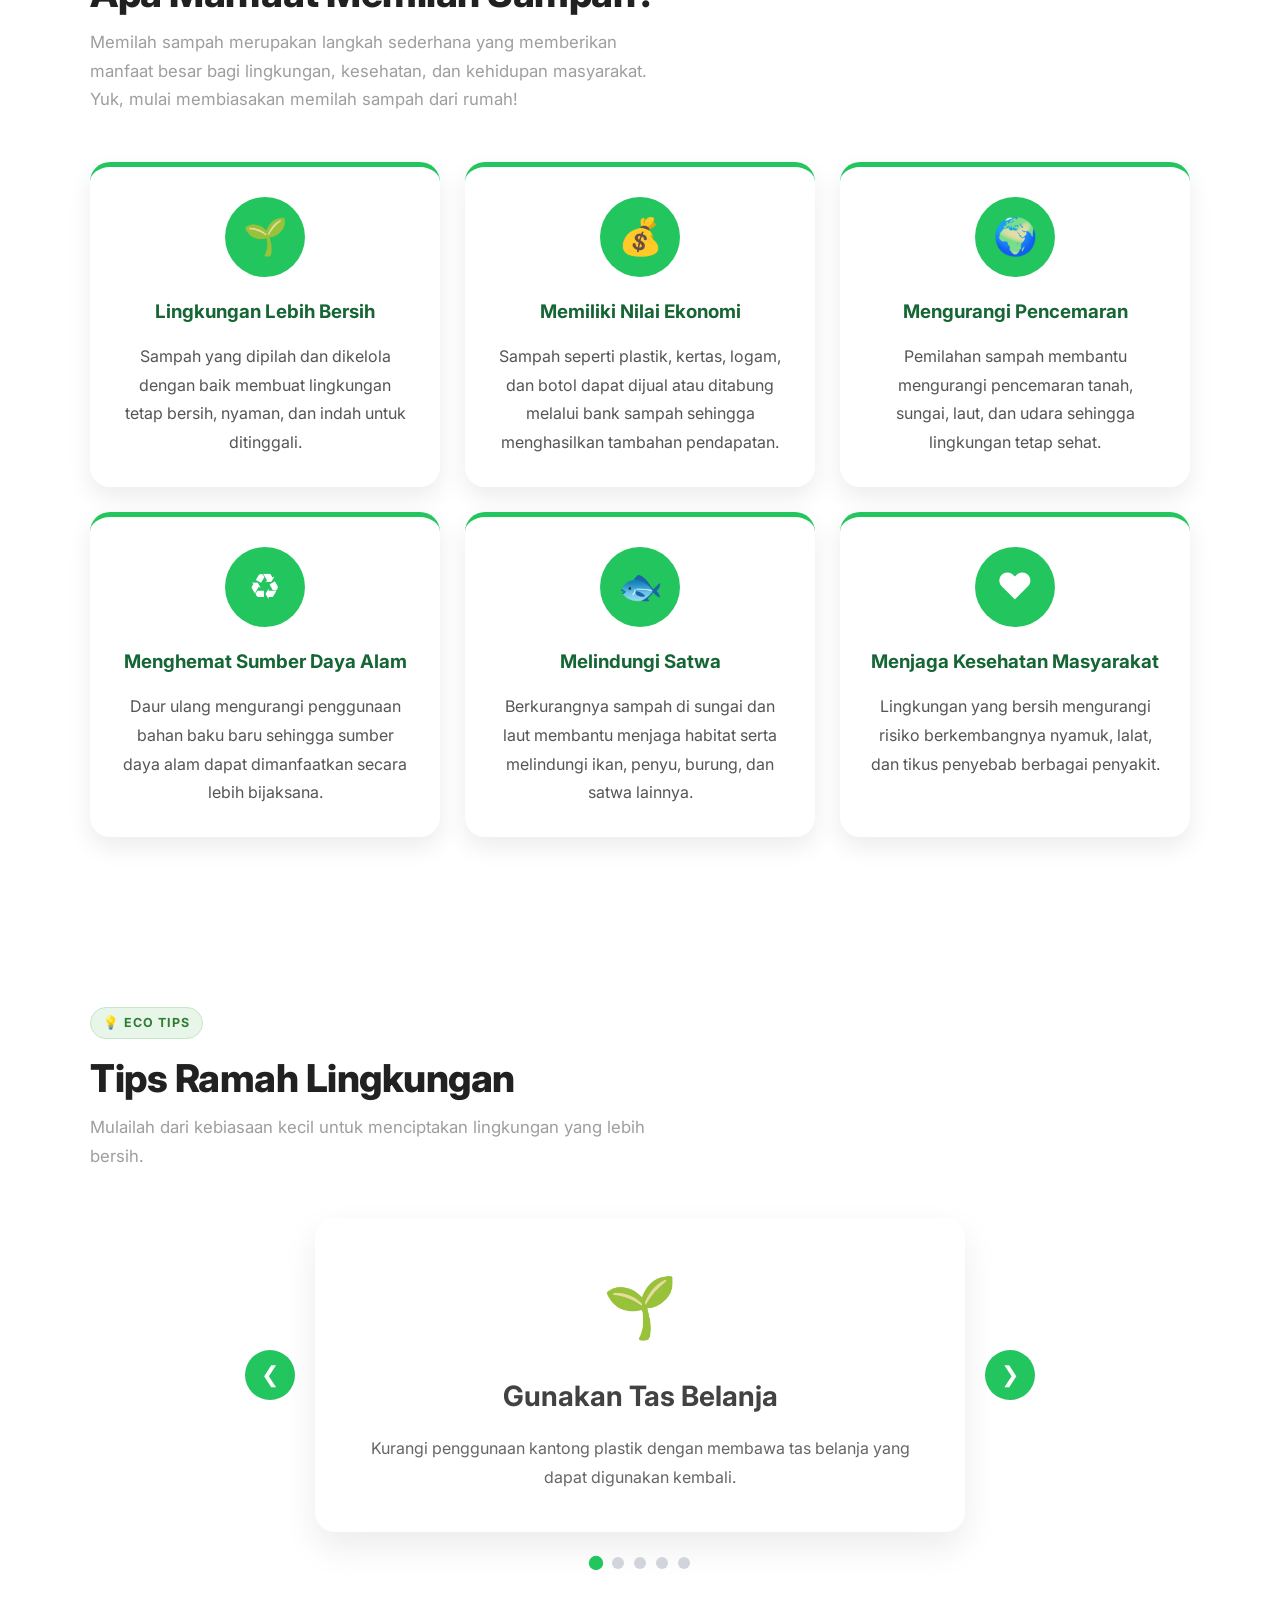
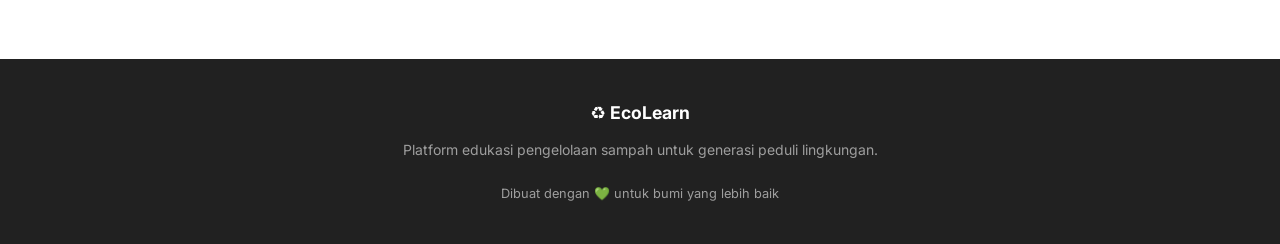
==== commit 5508aace: "Comment out game and video sections in index.html Commented out sections related to games and videos" ====
--- a/index.html
+++ b/index.html
@@ -26,7 +26,7 @@
         <li><a href="#edukasi">📚 Edukasi</a></li>
         <li><a href="#dampak">⚠️ Dampak</a></li>
         <li><a href="#solusi">💡 Solusi</a></li>
-        <li><a href="#games" class="nav-cta">🎮 Main Sekarang</a></li>
+        <!--<li><a href="#games" class="nav-cta">🎮 Main Sekarang</a></li>-->
       </ul>
       <div class="navbar-right">
         <button class="theme-toggle" id="theme-toggle" aria-label="Ganti tema">
@@ -528,7 +528,7 @@
     </section>
 
     <!-- SECTION VIDEO: DAMPAK SAMPAH -->
-    <section class="section video-section">
+    <!--<section class="section video-section">
       <div class="container">
         <div class="section-header centered">
           <span class="section-label">🎬 Tonton & Pahami</span>
@@ -586,9 +586,10 @@
           </div>
         </div>
       </div>
-    </section>
+    </section>-->
 
     <!-- SECTION: MITOS VS FAKTA -->
+    <!--
     <section class="section" id="mitos-fakta">
       <div class="container">
         <div class="section-header">
@@ -712,6 +713,7 @@
         </div>
       </div>
     </section>
+    -->
 
     <!-- SECTION 3: PRINSIP 3R -->
     <section class="section" id="solusi">
@@ -775,7 +777,7 @@
     </section>
 
     <!-- SECTION VIDEO: SOLUSI PENGELOLAAN SAMPAH -->
-    <section class="section section-alt video-section">
+    <!--<section class="section section-alt video-section">
       <div class="container">
         <div class="section-header centered">
           <span class="section-label">🎬 Yuk Tonton!</span>
@@ -836,9 +838,10 @@
           📌 Sumber video: <a href="https://www.youtube.com/@BabyBusBahasaIndonesia" target="_blank" rel="noopener noreferrer">BabyBus Bahasa Indonesia</a> &amp; kreator edukasi lingkungan di YouTube. Hak cipta milik masing-masing pemilik konten.
         </p>
       </div>
-    </section>
+    </section>-->
 
     <!-- SECTION VIDEO: SAMPAH BISA JADI APA? -->
+    <!--
     <section class="section section-alt video-section">
       <div class="container">
         <div class="section-header centered">
@@ -853,7 +856,7 @@
 
         <div class="video-grid">
 
-          <!-- Video 1 -->
+
           <div class="video-card">
             <div class="video-wrapper">
               <iframe
@@ -885,7 +888,7 @@
             </div>
           </div>
 
-          <!-- Video 2 -->
+          
           <div class="video-card">
             <div class="video-wrapper">
               <iframe
@@ -926,6 +929,7 @@
 
       </div>
     </section>
+    -->
 
 
 
@@ -1087,83 +1091,83 @@
       </div>
     </section>
 
-<!-- SECTION: DAMPAK POSITIF -->
-<section class="section" id="dampak-positif">
-  <div class="container">
-
-    <div class="section-header">
-      <span class="section-label">🌱 Dampak Positif</span>
-      <h2 class="section-title">
-        Apa Manfaat Memilah Sampah?
-      </h2>
-      <p class="section-subtitle">
-        Memilah sampah merupakan langkah sederhana yang memberikan manfaat besar
-        bagi lingkungan, kesehatan, dan kehidupan masyarakat. Yuk, mulai
-        membiasakan memilah sampah dari rumah!
-      </p>
-    </div>
-
-    <div class="positive-grid">
-
-      <div class="positive-card">
-        <div class="positive-icon">🌱</div>
-        <h3>Lingkungan Lebih Bersih</h3>
-        <p>
-          Sampah yang dipilah dan dikelola dengan baik membuat lingkungan tetap
-          bersih, nyaman, dan indah untuk ditinggali.
-        </p>
-      </div>
-
-      <div class="positive-card">
-        <div class="positive-icon">💰</div>
-        <h3>Memiliki Nilai Ekonomi</h3>
-        <p>
-          Sampah seperti plastik, kertas, logam, dan botol dapat dijual atau
-          ditabung melalui bank sampah sehingga menghasilkan tambahan
-          pendapatan.
-        </p>
-      </div>
-
-      <div class="positive-card">
-        <div class="positive-icon">🌍</div>
-        <h3>Mengurangi Pencemaran</h3>
-        <p>
-          Pemilahan sampah membantu mengurangi pencemaran tanah, sungai, laut,
-          dan udara sehingga lingkungan tetap sehat.
-        </p>
-      </div>
-
-      <div class="positive-card">
-        <div class="positive-icon">♻️</div>
-        <h3>Menghemat Sumber Daya Alam</h3>
-        <p>
-          Daur ulang mengurangi penggunaan bahan baku baru sehingga sumber daya
-          alam dapat dimanfaatkan secara lebih bijaksana.
-        </p>
-      </div>
-
-      <div class="positive-card">
-        <div class="positive-icon">🐟</div>
-        <h3>Melindungi Satwa</h3>
-        <p>
-          Berkurangnya sampah di sungai dan laut membantu menjaga habitat serta
-          melindungi ikan, penyu, burung, dan satwa lainnya.
-        </p>
-      </div>
-
-      <div class="positive-card">
-        <div class="positive-icon">❤️</div>
-        <h3>Menjaga Kesehatan Masyarakat</h3>
-        <p>
-          Lingkungan yang bersih mengurangi risiko berkembangnya nyamuk, lalat,
-          dan tikus penyebab berbagai penyakit.
-        </p>
-      </div>
-
-    </div>
-
-  </div>
-</section>
+    <!-- SECTION: DAMPAK POSITIF -->
+    <section class="section" id="dampak-positif">
+      <div class="container">
+
+        <div class="section-header">
+          <span class="section-label">🌱 Dampak Positif</span>
+          <h2 class="section-title">
+            Apa Manfaat Memilah Sampah?
+          </h2>
+          <p class="section-subtitle">
+            Memilah sampah merupakan langkah sederhana yang memberikan manfaat besar
+            bagi lingkungan, kesehatan, dan kehidupan masyarakat. Yuk, mulai
+            membiasakan memilah sampah dari rumah!
+          </p>
+        </div>
+
+        <div class="positive-grid">
+
+          <div class="positive-card">
+            <div class="positive-icon">🌱</div>
+            <h3>Lingkungan Lebih Bersih</h3>
+            <p>
+              Sampah yang dipilah dan dikelola dengan baik membuat lingkungan tetap
+              bersih, nyaman, dan indah untuk ditinggali.
+            </p>
+          </div>
+
+          <div class="positive-card">
+            <div class="positive-icon">💰</div>
+            <h3>Memiliki Nilai Ekonomi</h3>
+            <p>
+              Sampah seperti plastik, kertas, logam, dan botol dapat dijual atau
+              ditabung melalui bank sampah sehingga menghasilkan tambahan
+              pendapatan.
+            </p>
+          </div>
+
+          <div class="positive-card">
+            <div class="positive-icon">🌍</div>
+            <h3>Mengurangi Pencemaran</h3>
+            <p>
+              Pemilahan sampah membantu mengurangi pencemaran tanah, sungai, laut,
+              dan udara sehingga lingkungan tetap sehat.
+            </p>
+          </div>
+
+          <div class="positive-card">
+            <div class="positive-icon">♻️</div>
+            <h3>Menghemat Sumber Daya Alam</h3>
+            <p>
+              Daur ulang mengurangi penggunaan bahan baku baru sehingga sumber daya
+              alam dapat dimanfaatkan secara lebih bijaksana.
+            </p>
+          </div>
+
+          <div class="positive-card">
+            <div class="positive-icon">🐟</div>
+            <h3>Melindungi Satwa</h3>
+            <p>
+              Berkurangnya sampah di sungai dan laut membantu menjaga habitat serta
+              melindungi ikan, penyu, burung, dan satwa lainnya.
+            </p>
+          </div>
+
+          <div class="positive-card">
+            <div class="positive-icon">❤️</div>
+            <h3>Menjaga Kesehatan Masyarakat</h3>
+            <p>
+              Lingkungan yang bersih mengurangi risiko berkembangnya nyamuk, lalat,
+              dan tikus penyebab berbagai penyakit.
+            </p>
+          </div>
+
+        </div>
+
+      </div>
+    </section>
 
     <section class="section" id="eco-tips">
 
@@ -1212,7 +1216,7 @@
     </section>
 
     <!-- SECTION 5: GAMES CTA -->
-    <section class="games-section" id="games">
+    <!--<section class="games-section" id="games">
       <div class="section-label">🎮 Uji Pemahamanmu</div>
       <h2 class="section-title" style="margin: 0.5rem 0 0.75rem">
         Sudah Belajar? Sekarang Waktunya Main!
@@ -1257,7 +1261,7 @@
           >
         </div>
       </div>
-    </section>
+    </section>-->
 
     <!-- FOOTER -->
     <footer class="footer">
--- a/css/index.css
+++ b/css/index.css
@@ -0,0 +1,514 @@
+
+    /* INFOGRAFIS INTERAKTIF */
+
+    #infografis .section-header{
+        text-align:left;
+        max-width:700px;
+        margin-bottom:40px;
+    }
+
+    .flip-grid{
+        display:grid;
+        grid-template-columns:repeat(auto-fit,minmax(220px,1fr));
+        gap:25px;
+    }
+
+    .flip-card{
+        width:100%;
+        height:320px;
+        perspective:1000px;
+        cursor:pointer;
+    }
+
+    .flip-card-inner{
+        position:relative;
+        width:100%;
+        height:100%;
+        transition:transform .7s;
+        transform-style:preserve-3d;
+    }
+
+    .flip-card.active .flip-card-inner{
+        transform:rotateY(180deg);
+    }
+
+    .flip-card-front,
+    .flip-card-back{
+        position:absolute;
+        width:100%;
+        height:100%;
+        border-radius:18px;
+        backface-visibility:hidden;
+        -webkit-backface-visibility:hidden;
+        overflow:hidden;
+        box-shadow:0 10px 25px rgba(0,0,0,.08);
+    }
+
+    /*  DEPAN (LIGHT MODE) */
+
+    .flip-card-front{
+        background:#ffffff;
+        color:#1f2937;
+        display:flex;
+        flex-direction:column;
+        justify-content:center;
+        align-items:center;
+        text-align:center;
+        padding:25px;
+        border:1px solid #e5e7eb;
+        transition:.3s;
+    }
+
+    .flip-card:hover .flip-card-front{
+        transform:translateY(-5px);
+    }
+
+    .info-icon{
+        font-size:60px;
+        margin-bottom:15px;
+    }
+
+    .flip-card-front h3{
+        margin:10px 0;
+        color:#1f2937;
+        font-size:22px;
+    }
+
+    .flip-card-front span{
+        color:#6b7280;
+        font-size:14px;
+    }
+
+    /* BELAKANG */
+
+    .flip-card-back{
+        background:linear-gradient(135deg,#2e7d32,#43a047);
+        color:#ffffff;
+        transform:rotateY(180deg);
+        padding:22px;
+        overflow-y:auto;
+    }
+
+    .flip-card-back h3{
+        text-align:center;
+        margin-bottom:18px;
+        font-size:22px;
+    }
+
+    .flip-card-back p{
+        margin-bottom:14px;
+        font-size:14px;
+        line-height:1.6;
+    }
+
+    .flip-card-back b{
+        color:#ffffff;
+    }
+
+    /*  RESPONSIVE*/
+
+    @media (max-width:768px){
+
+        .flip-grid{
+            grid-template-columns:repeat(2,1fr);
+        }
+
+        .flip-card{
+            height:300px;
+        }
+
+    }
+
+    @media (max-width:500px){
+
+        .flip-grid{
+            grid-template-columns:1fr;
+        }
+
+    }
+
+    /*  DARK MODE */
+
+    [data-theme="dark"] #infografis .section-title,
+    [data-theme="dark"] #infografis .section-subtitle,
+    [data-theme="dark"] #infografis .section-label{
+        color:#ffffff;
+    }
+
+    [data-theme="dark"] .flip-card-front{
+        background:#1f2937;
+        color:#ffffff;
+        border:1px solid rgba(255,255,255,.08);
+    }
+
+    [data-theme="dark"] .flip-card-front h3{
+        color:#ffffff;
+    }
+
+    [data-theme="dark"] .flip-card-front span{
+        color:#cbd5e1;
+    }
+
+    [data-theme="dark"] .flip-card-back{
+        background:linear-gradient(135deg,#166534,#22c55e);
+    }
+
+
+  /* ======LANGKAH MEMILAH SAMPAH ========== */
+
+  .step-grid{
+    display:flex;
+    align-items:center;
+    justify-content:center;
+    flex-wrap:wrap;
+    gap:15px;
+    margin-top:50px;
+  }
+
+  .step-card{
+  width:190px;
+  flex:1;
+  max-width:180px;
+  min-width:140px;
+  min-height:200px;
+  background:#fff;
+  border-radius:18px;
+  padding:20px;
+  text-align:center;
+  cursor:pointer;
+  box-shadow:0 10px 20px rgba(0,0,0,.08);
+  transition:.3s;
+  }
+
+  .step-card:hover{
+    transform:translateY(-8px);
+  }
+
+  .step-icon{
+    font-size:50px;
+    margin-bottom:15px;
+  }
+
+  .step-card h3{
+    font-size:18px;
+    margin-bottom:15px;
+
+  }
+
+  .step-detail{
+    display:none;
+    font-size:14px;
+    line-height:1.6;
+    color:#555;
+    margin-top:15px;
+  }
+
+  .step-card.active .step-detail{
+    display:block;
+  }
+
+  .step-arrow{
+    font-size:32px;
+    font-weight:bold;
+    color:#2e7d32;
+  }
+
+  [data-theme="dark"] .step-card{
+    background:#1f2937;
+    color:#fff;
+    border:1px solid rgba(255,255,255,.08);
+  }
+
+  [data-theme="dark"] .step-detail{
+    color:#cbd5e1;
+  }
+
+  @media(max-width:900px){
+    .step-grid{
+      flex-direction:column;
+    }
+
+    .step-arrow{
+      transform:rotate(90deg);
+    }
+  }
+
+  /* ===ECO TIPS===== */
+
+  #eco-tips{
+      padding:90px 0;
+  }
+
+  .eco-slider{
+      display:flex;
+      align-items:center;
+      justify-content:center;
+      gap:20px;
+      margin-top:40px;
+  }
+
+  .eco-card{
+      width:100%;
+      max-width:650px;
+      background:var(--card-bg,#ffffff);
+      border-radius:20px;
+      padding:40px;
+      text-align:center;
+      box-shadow:0 15px 35px rgba(0,0,0,.08);
+      transition:.3s;
+  }
+
+  .eco-card:hover{
+      transform:translateY(-5px);
+  }
+
+  .eco-icon{
+      font-size:60px;
+      margin-bottom:20px;
+  }
+
+  .eco-card h3{
+      font-size:28px;
+      margin-bottom:15px;
+  }
+
+  .eco-card p{
+      line-height:1.8;
+      color:var(--text-secondary,#666);
+  }
+
+  .eco-prev,
+  .eco-next{
+      width:50px;
+      height:50px;
+      border:none;
+      border-radius:50%;
+      background:#22c55e;
+      color:#fff;
+      cursor:pointer;
+      font-size:22px;
+      transition:.3s;
+  }
+
+  .eco-prev:hover,
+  .eco-next:hover{
+      background:#16a34a;
+      transform:scale(1.05);
+  }
+
+  .eco-dots{
+      display:flex;
+      justify-content:center;
+      gap:10px;
+      margin-top:25px;
+  }
+
+  .eco-dots span{
+      width:12px;
+      height:12px;
+      border-radius:50%;
+      background:#d1d5db;
+      cursor:pointer;
+      transition:.3s;
+  }
+
+  .eco-dots span.active{
+      background:#22c55e;
+      transform:scale(1.2);
+  }
+
+  /*  DARK MODE */
+
+  [data-theme="dark"] .eco-card{
+      background:#1f2937;
+      color:#ffffff;
+      border:1px solid rgba(255,255,255,.08);
+  }
+
+  [data-theme="dark"] .eco-card p{
+      color:#cbd5e1;
+  }
+
+  [data-theme="dark"] .eco-dots span{
+      background:#475569;
+  }
+
+  [data-theme="dark"] .eco-dots span.active{
+      background:#22c55e;
+  }
+
+  /*  RESPONSIVE */
+
+  @media(max-width:768px){
+  .eco-slider{
+      flex-direction:column;
+  }
+
+  .eco-prev,
+  .eco-next{
+      width:45px;
+      height:45px;
+  }
+
+  .eco-card{
+      padding:30px;
+  }
+
+}
+
+
+
+/*  MITOS VS FAKTA*/
+
+.myth-grid{
+    display:grid;
+    grid-template-columns:repeat(auto-fit,minmax(320px,1fr));
+    gap:24px;
+    margin-top:45px;
+}
+
+.myth-card{
+    background:#fff;
+    border-radius:18px;
+    padding:25px;
+    box-shadow:0 8px 25px rgba(0,0,0,.08);
+    transition:.3s;
+    border-top:5px solid #22c55e;
+}
+
+.myth-card:hover{
+    transform:translateY(-8px);
+    box-shadow:0 15px 35px rgba(34,197,94,.18);
+}
+
+.myth-title{
+    background:#fee2e2;
+    color:#dc2626;
+    padding:10px 15px;
+    border-radius:10px;
+    font-weight:bold;
+    margin-bottom:15px;
+}
+
+.fact-title{
+    background:#dcfce7;
+    color:#15803d;
+    padding:10px 15px;
+    border-radius:10px;
+    font-weight:bold;
+    margin:20px 0 15px;
+}
+
+.myth-card p{
+    line-height:1.8;
+    color:#555;
+}
+
+
+/*==========================
+        BANK SAMPAH
+==========================*/
+
+.bank-grid{
+    display:grid;
+    grid-template-columns:repeat(auto-fit,minmax(280px,1fr));
+    gap:25px;
+    margin-top:45px;
+}
+
+.bank-card{
+    background:#fff;
+    border-radius:18px;
+    padding:30px;
+    box-shadow:0 10px 25px rgba(0,0,0,.08);
+    transition:.3s;
+}
+
+.bank-card:hover{
+    transform:translateY(-8px);
+    box-shadow:0 18px 35px rgba(0,0,0,.12);
+}
+
+.bank-icon{
+    width:70px;
+    height:70px;
+    background:#22c55e;
+    color:#fff;
+    border-radius:50%;
+    display:flex;
+    align-items:center;
+    justify-content:center;
+    font-size:32px;
+    margin-bottom:20px;
+}
+
+.bank-card h3{
+    margin-bottom:15px;
+    color:#166534;
+}
+
+.bank-card p{
+    line-height:1.8;
+    color:#555;
+}
+
+.bank-card ul,
+.bank-card ol{
+    margin-top:15px;
+    padding-left:22px;
+}
+
+.bank-card li{
+    margin-bottom:12px;
+    line-height:1.7;
+    color:#555;
+}
+
+
+/* DAMPAK POSITIF*/
+
+.positive-grid{
+    display:grid;
+    grid-template-columns:repeat(auto-fit,minmax(280px,1fr));
+    gap:25px;
+    margin-top:45px;
+}
+
+.positive-card{
+    background:#fff;
+    border-radius:20px;
+    padding:30px;
+    text-align:center;
+    box-shadow:0 10px 25px rgba(0,0,0,.08);
+    transition:.3s;
+    border-top:5px solid #22c55e;
+}
+
+.positive-card:hover{
+    transform:translateY(-8px);
+    box-shadow:0 18px 35px rgba(34,197,94,.18);
+}
+
+.positive-icon{
+    width:80px;
+    height:80px;
+    margin:auto;
+    margin-bottom:20px;
+    background:#22c55e;
+    color:#fff;
+    border-radius:50%;
+    display:flex;
+    align-items:center;
+    justify-content:center;
+    font-size:36px;
+}
+
+.positive-card h3{
+    color:#166534;
+    margin-bottom:15px;
+}
+
+.positive-card p{
+    color:#555;
+    line-height:1.8;
+}
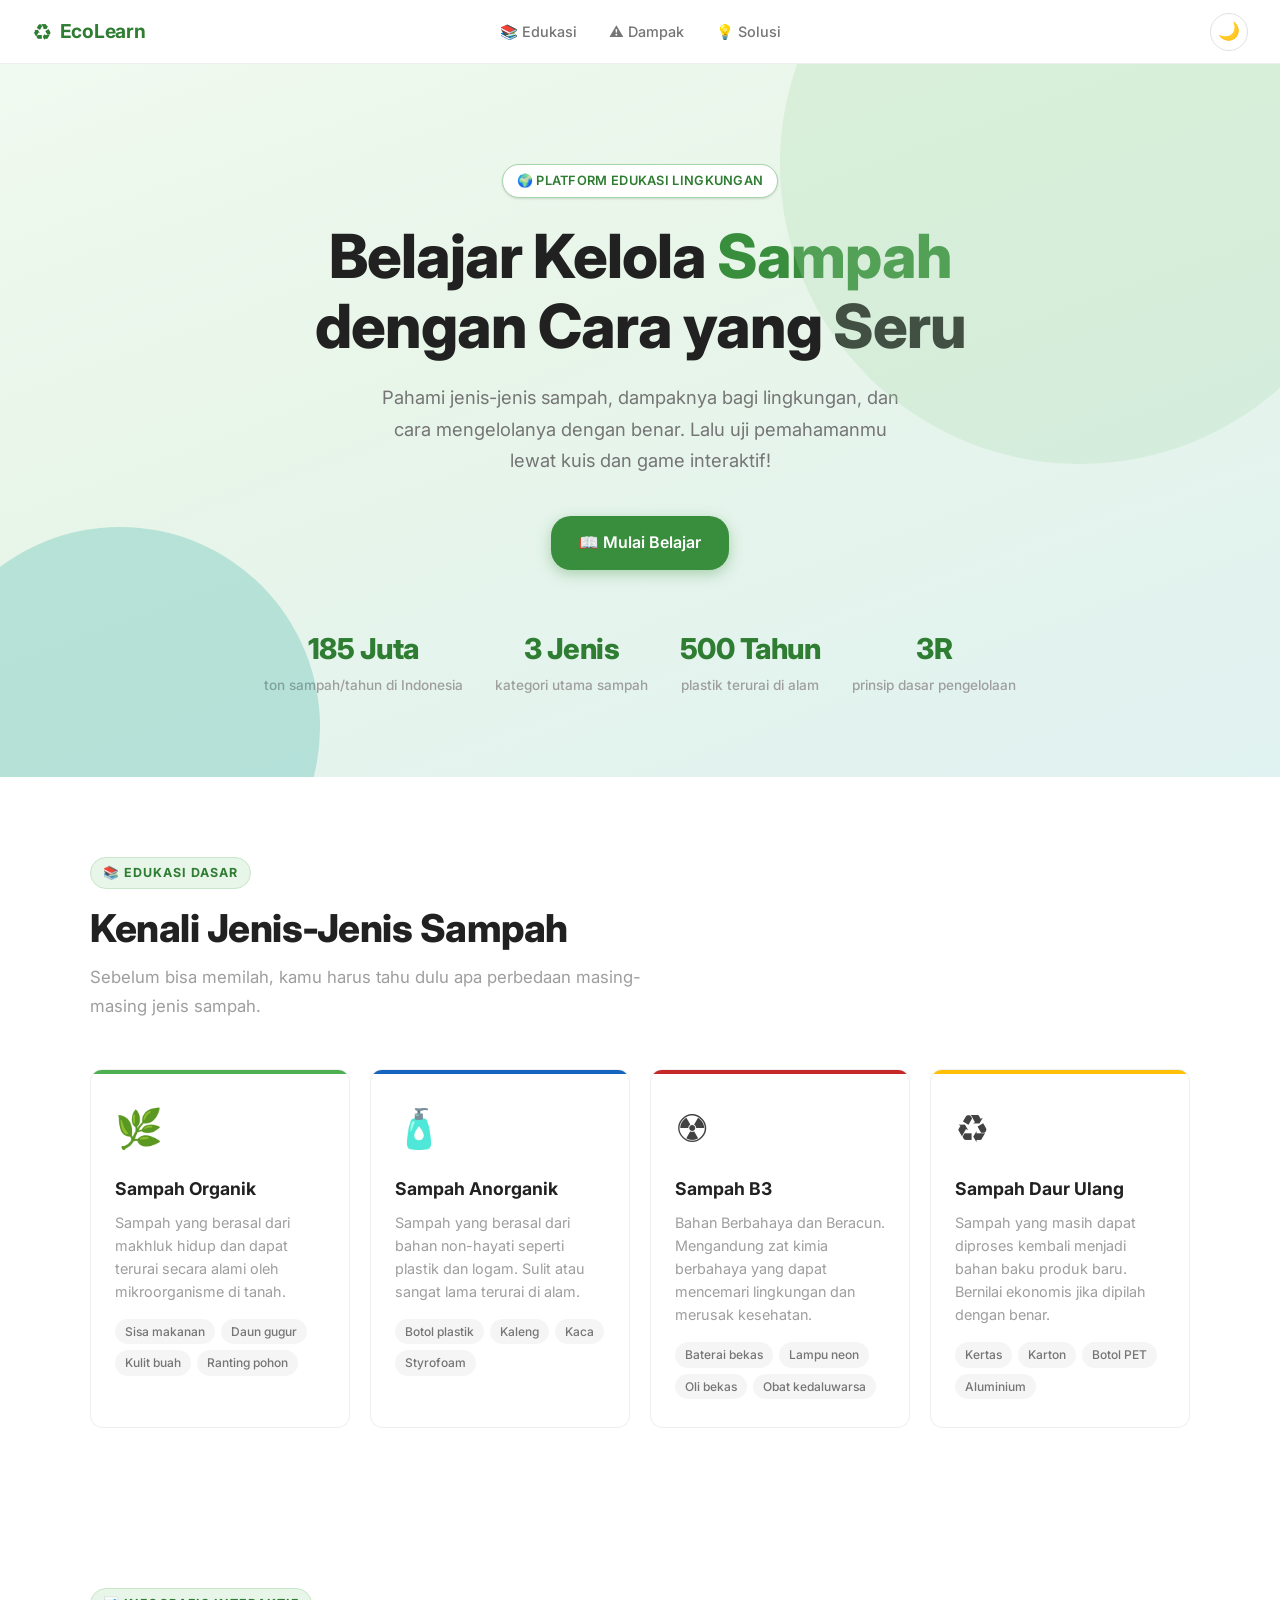
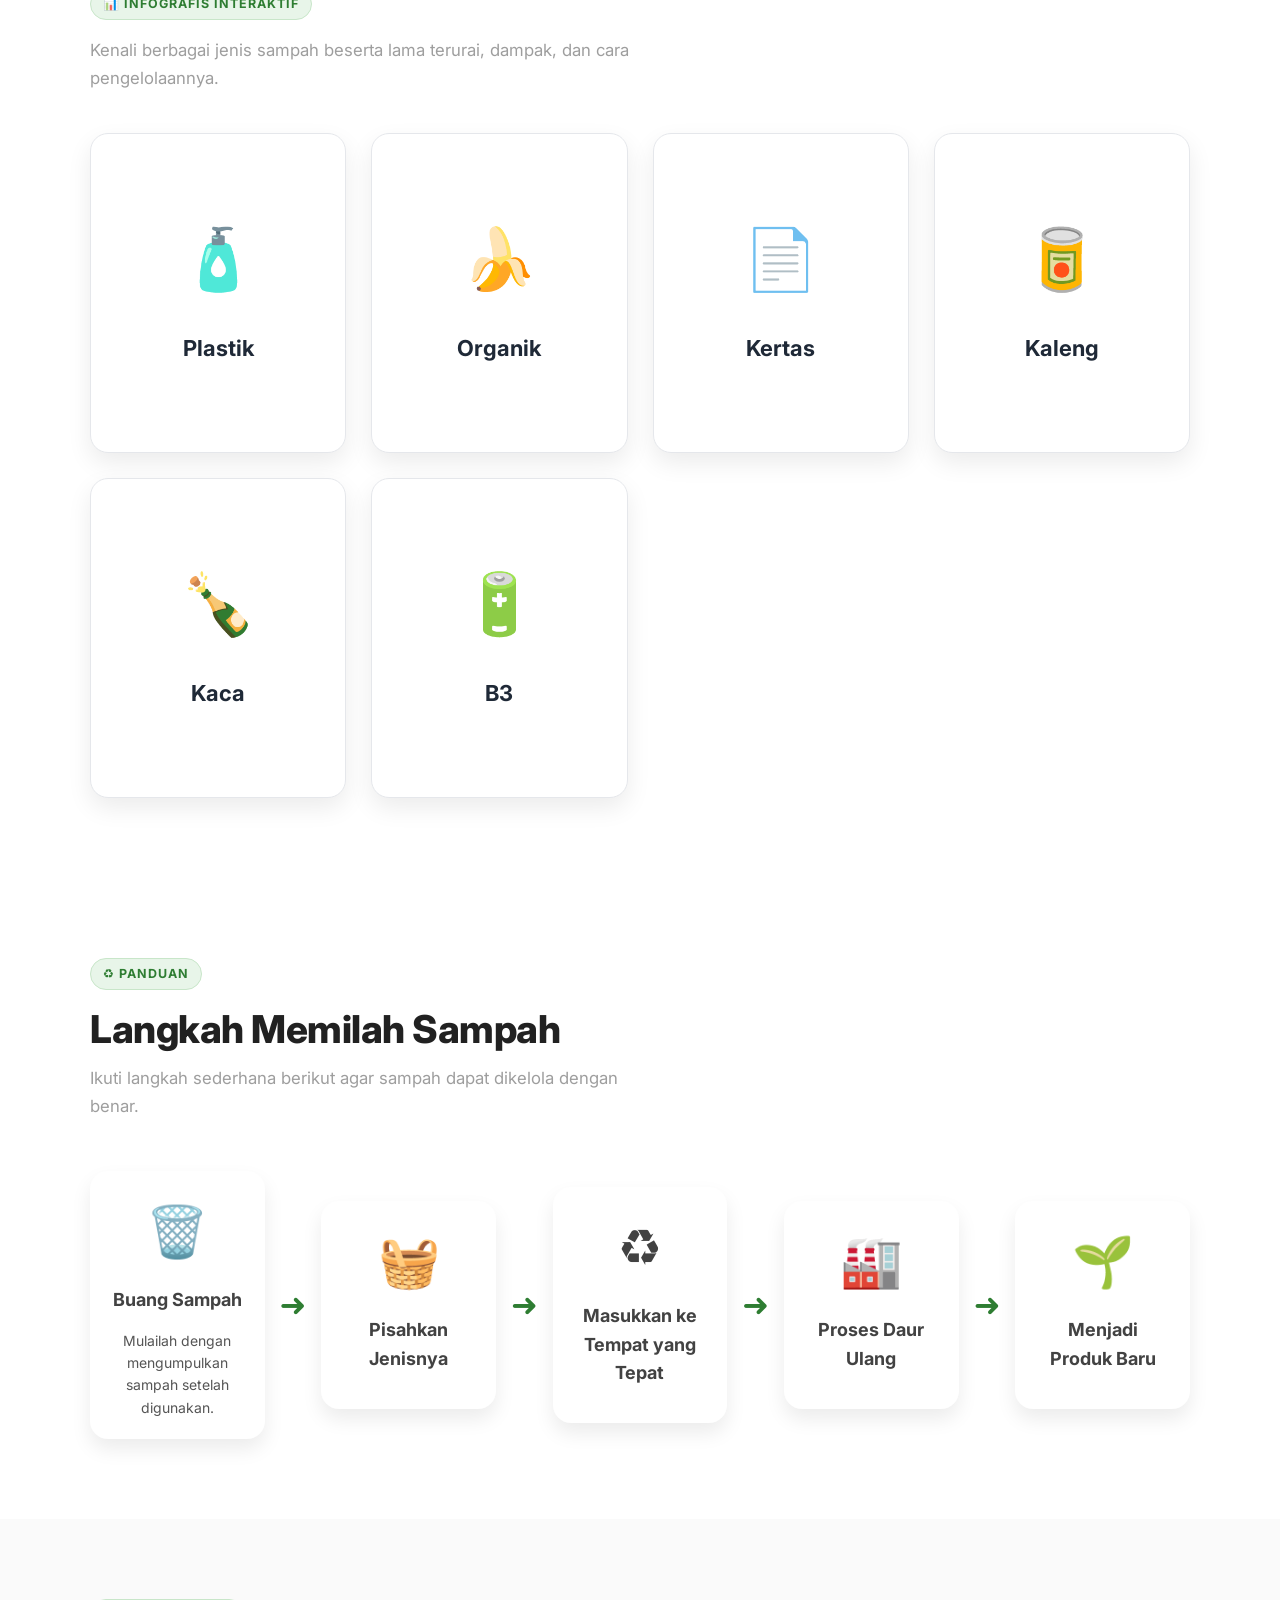
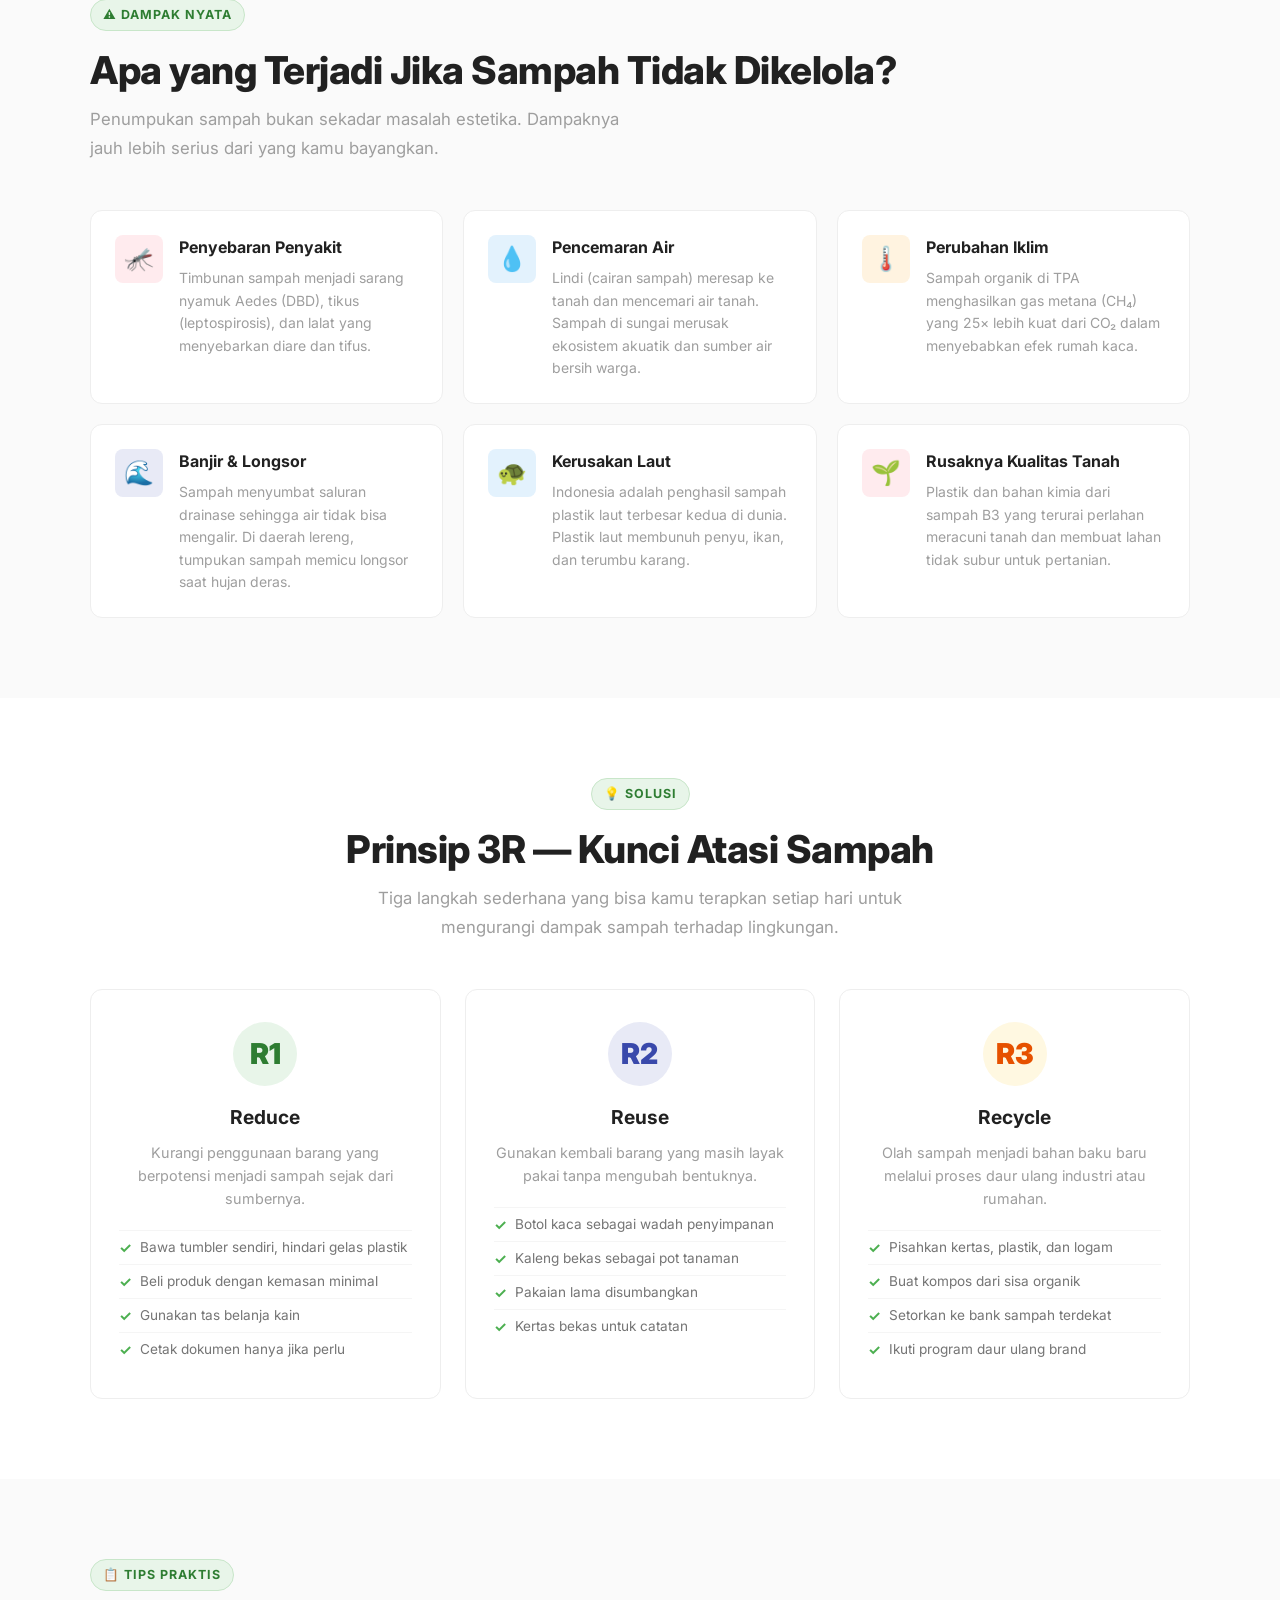
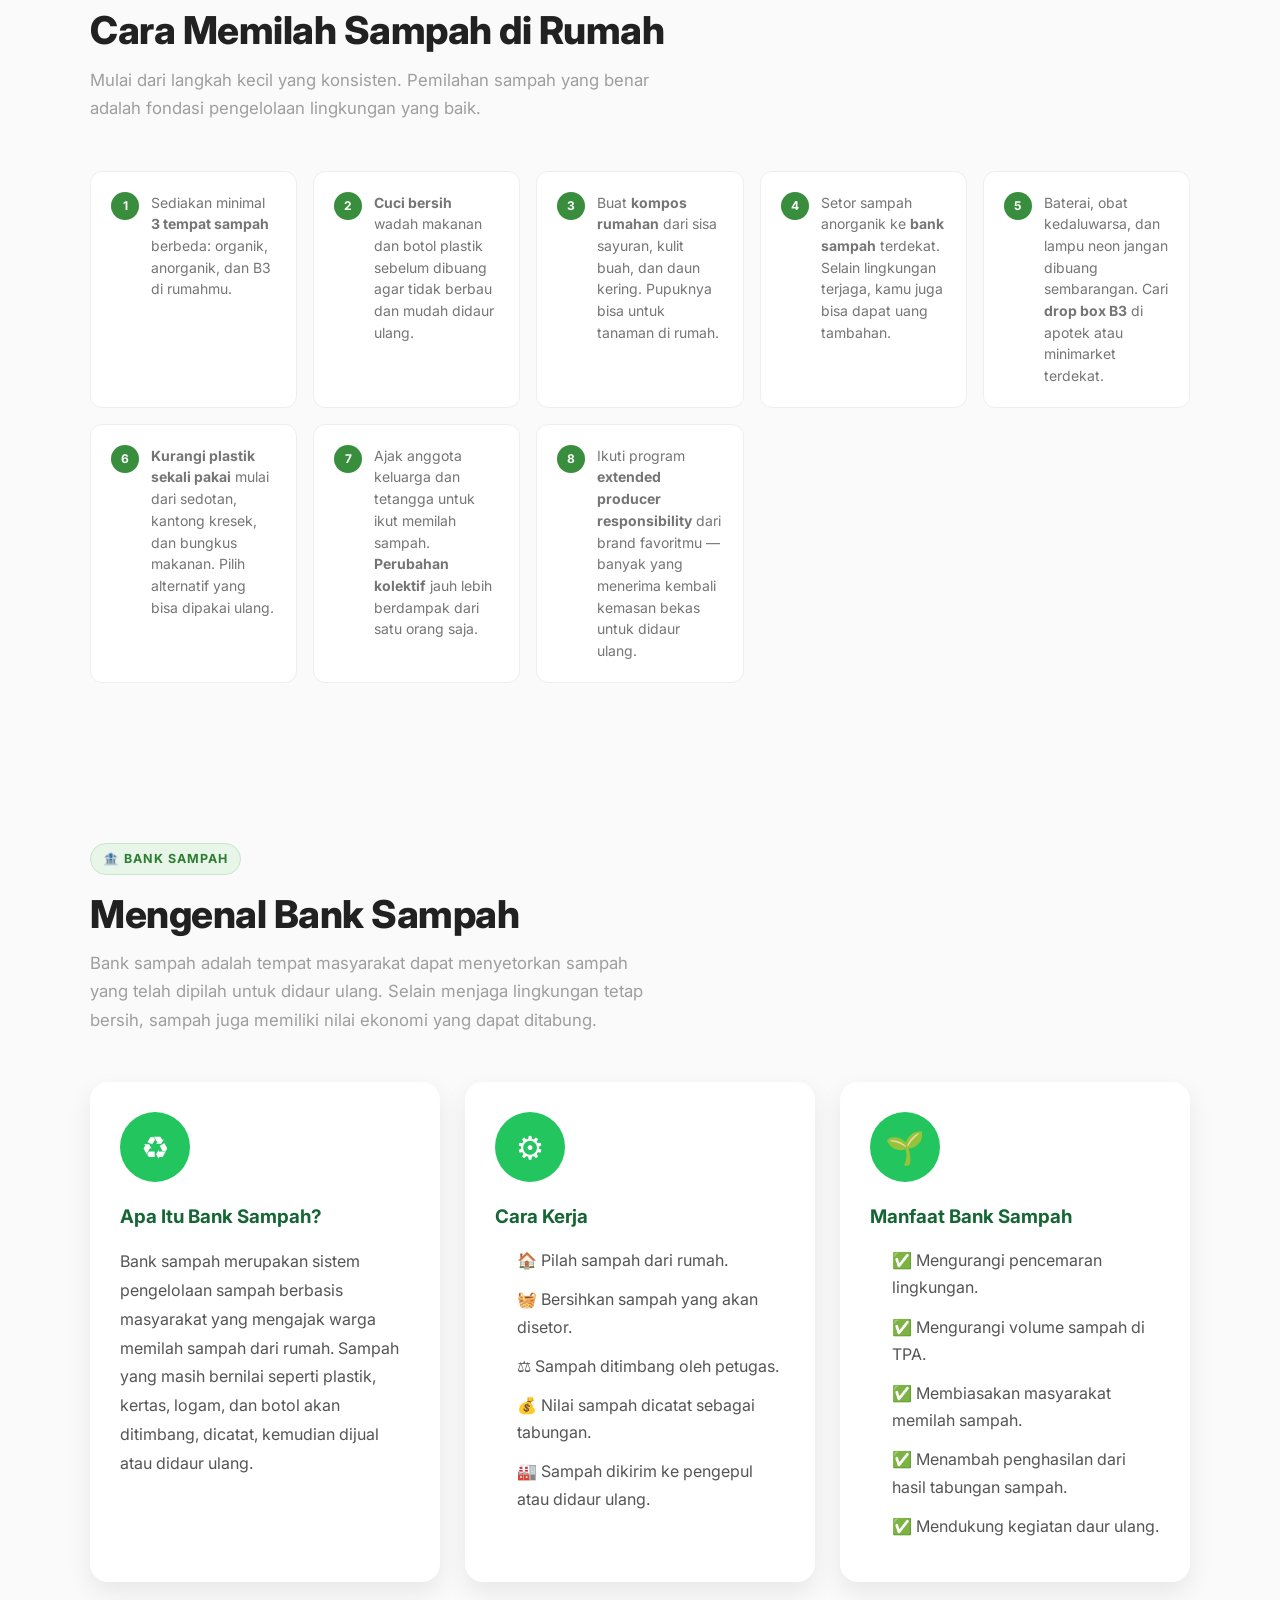
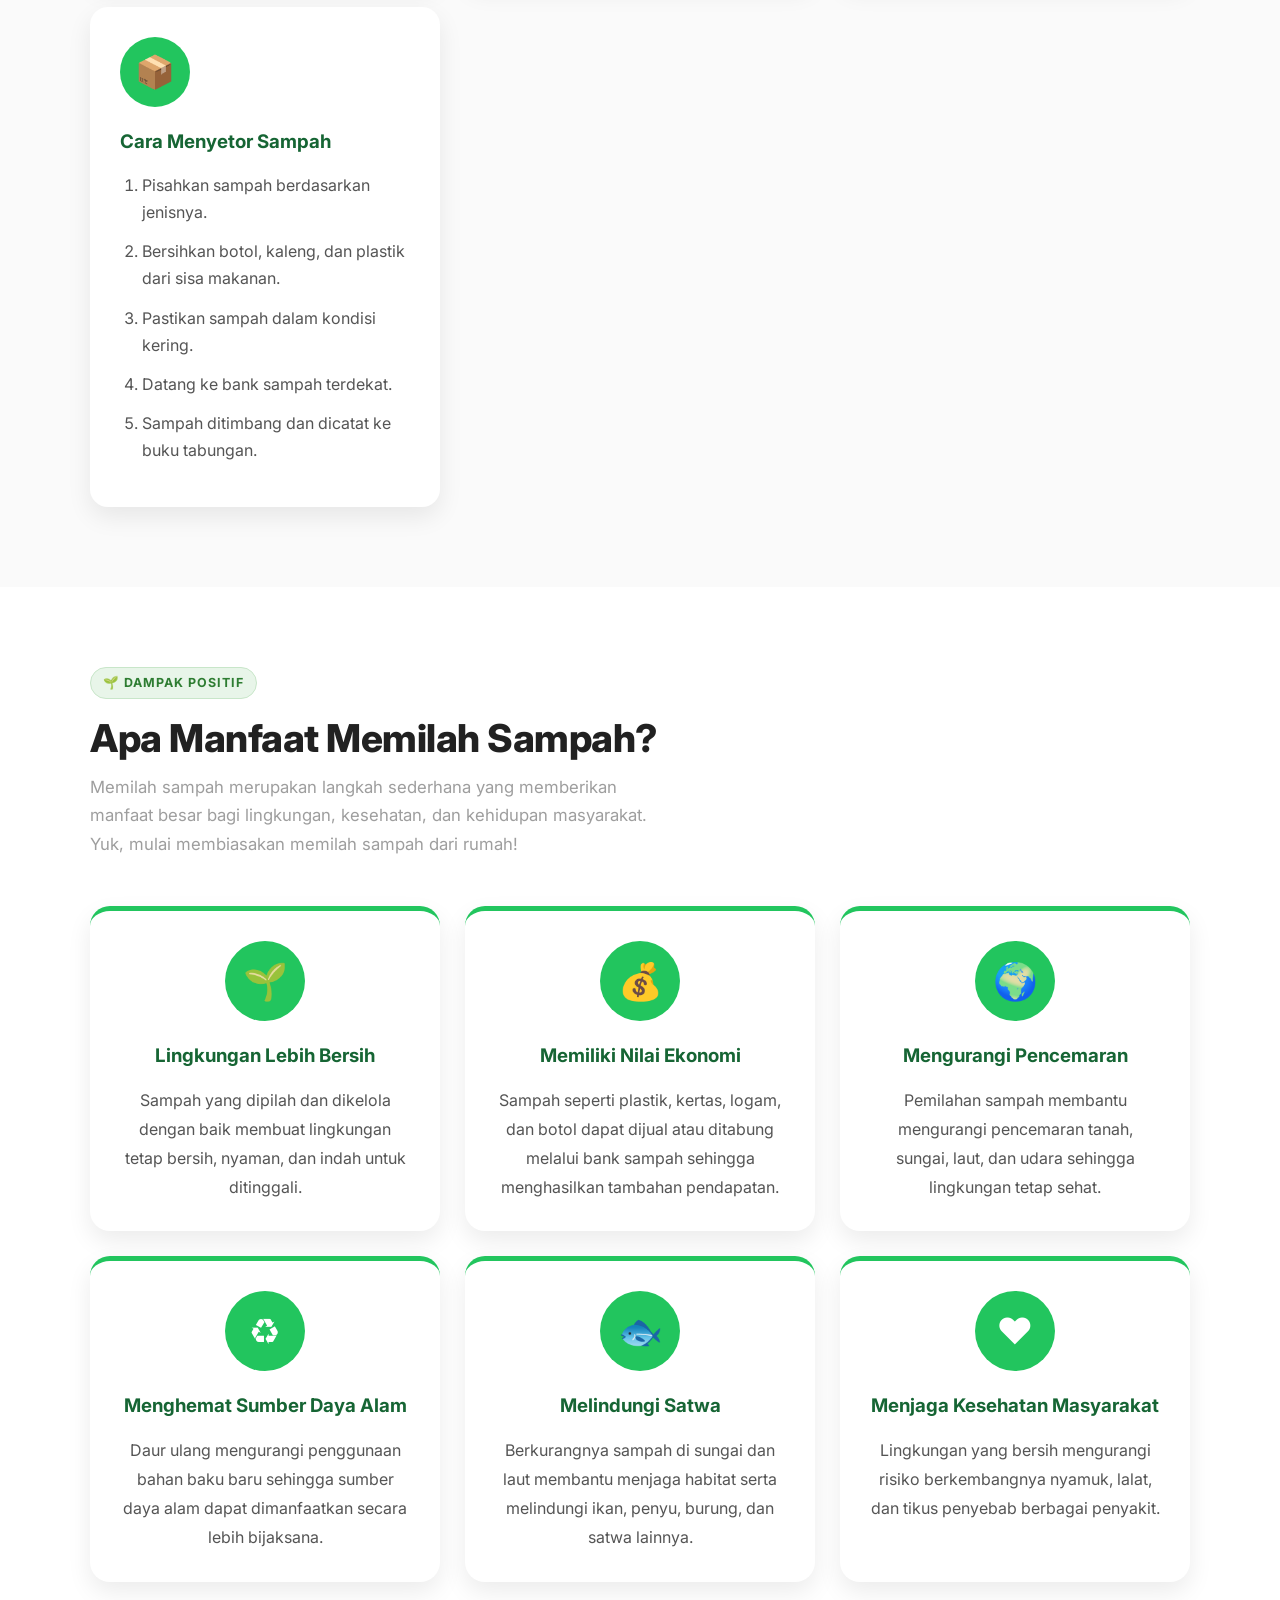
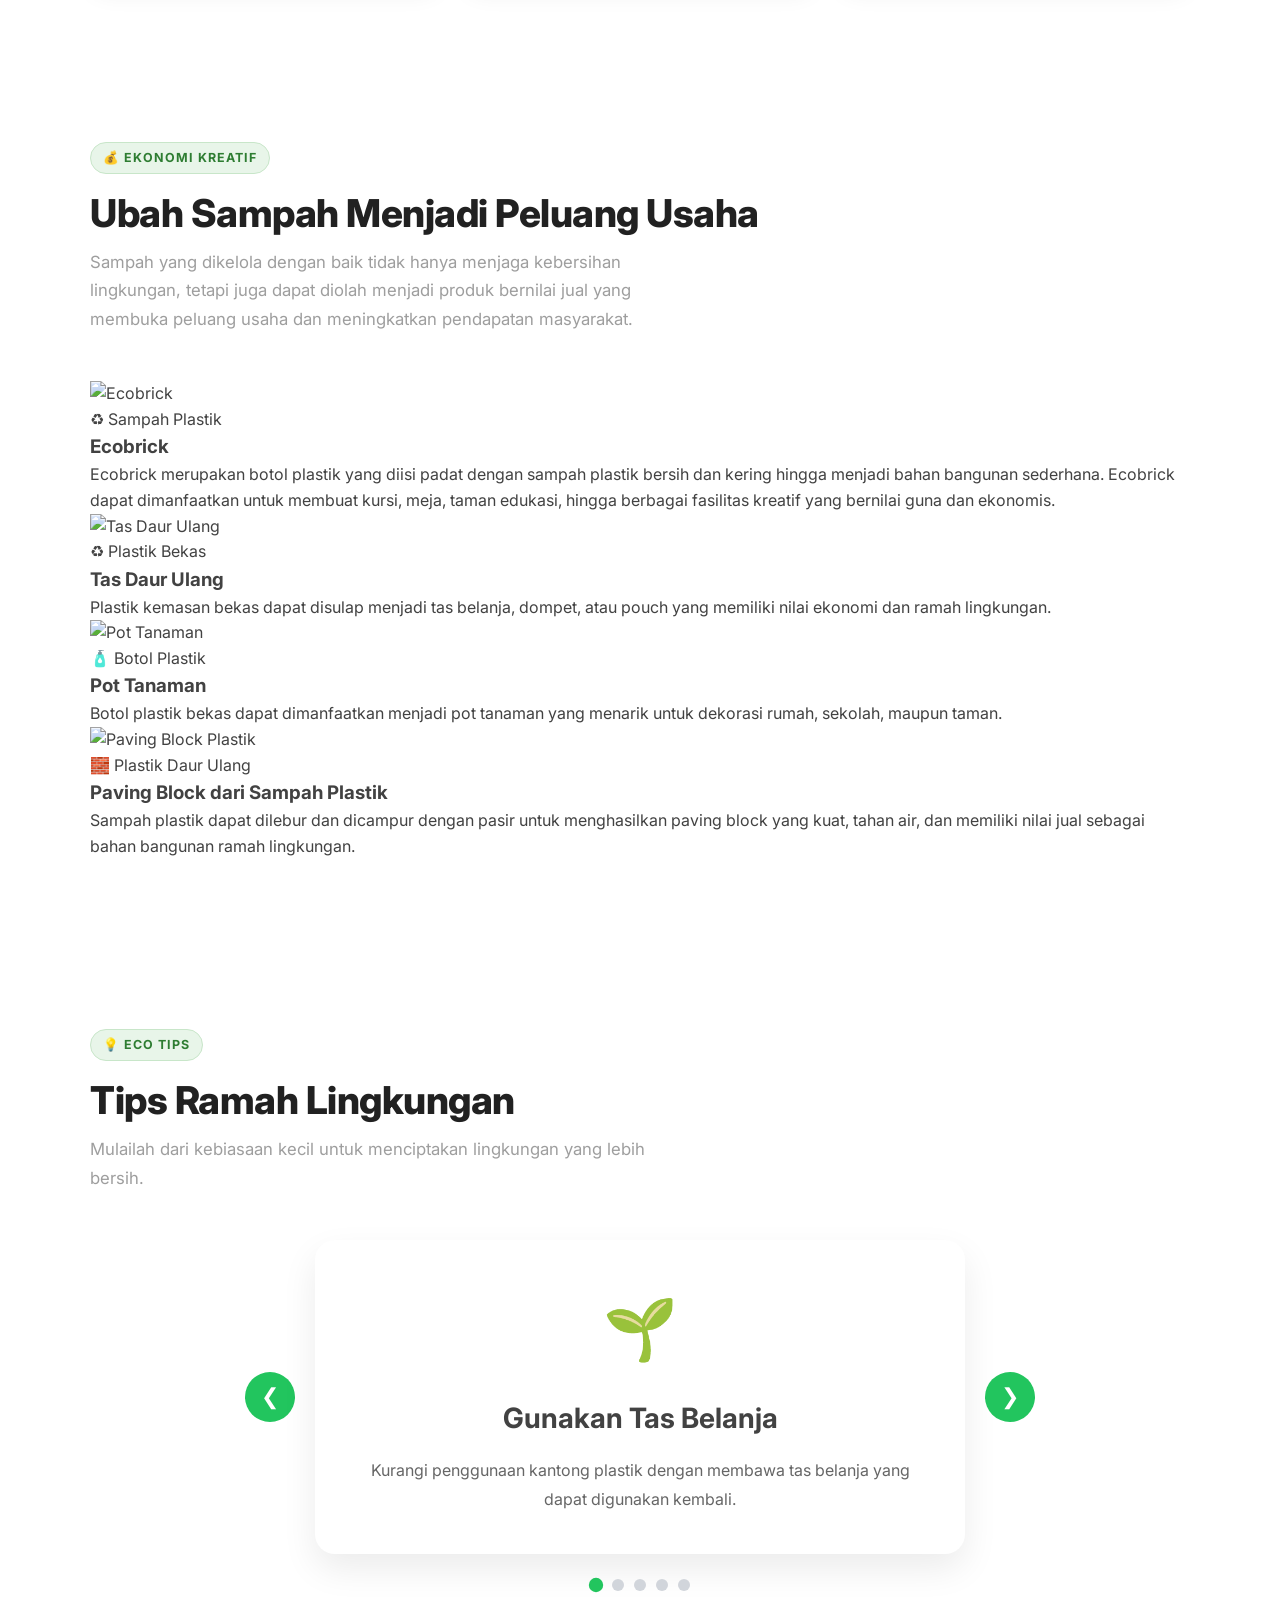
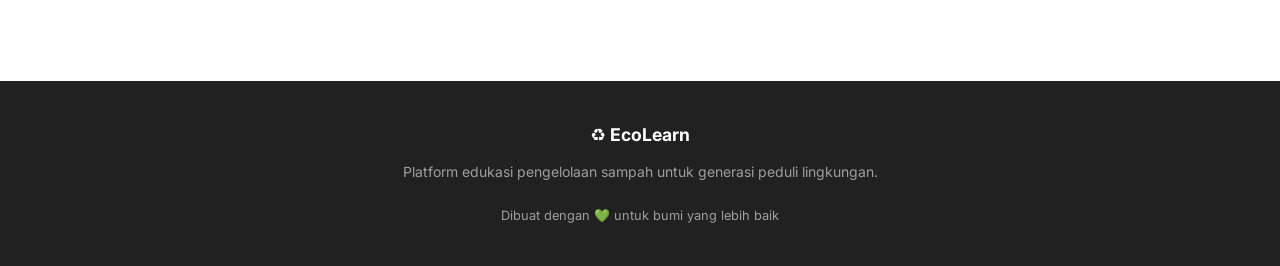
==== commit aa4c142b: "Add creative economy section for waste management Added a new section on creative economy highlighti" ====
--- a/index.html
+++ b/index.html
@@ -438,7 +438,7 @@
     </section>
 
     <!-- SECTION : DAMPAK BUANG SAMPAH SEMBARANGAN -->
-    <section class="section section-alt" id="dampak">
+    <!--<section class="section section-alt" id="dampak">
       <div class="container">
         <div class="section-header">
           <span class="section-label">🚯 Dampak Buang Sampah Sembarangan</span>
@@ -525,7 +525,7 @@
 
         </div>
       </div>
-    </section>
+    </section>-->
 
     <!-- SECTION VIDEO: DAMPAK SAMPAH -->
     <!--<section class="section video-section">
@@ -1169,6 +1169,97 @@
       </div>
     </section>
 
+
+<section class="section" id="ekonomi-kreatif">
+  <div class="container">
+
+    <div class="section-header">
+      <span class="section-label">💰 Ekonomi Kreatif</span>
+      <h2 class="section-title">Ubah Sampah Menjadi Peluang Usaha</h2>
+      <p class="section-subtitle">
+        Sampah yang dikelola dengan baik tidak hanya menjaga kebersihan
+        lingkungan, tetapi juga dapat diolah menjadi produk bernilai jual
+        yang membuka peluang usaha dan meningkatkan pendapatan masyarakat.
+      </p>
+    </div>
+
+    <div class="creative-showcase">
+
+      <!-- Ecobrick -->
+      <div class="showcase-card">
+        <img src="images/ecobrik.jfif" alt="Ecobrick">
+
+        <div class="showcase-content">
+          <span class="showcase-category">♻️ Sampah Plastik</span>
+          <h3>Ecobrick</h3>
+
+          <p>
+            Ecobrick merupakan botol plastik yang diisi padat dengan sampah plastik
+            bersih dan kering hingga menjadi bahan bangunan sederhana. Ecobrick dapat
+            dimanfaatkan untuk membuat kursi, meja, taman edukasi, hingga berbagai
+            fasilitas kreatif yang bernilai guna dan ekonomis.
+          </p>
+
+        </div>
+      </div>
+
+      <!-- Tas Plastik -->
+      <div class="showcase-card">
+        <img src="images/tas-plastik.jfif" alt="Tas Daur Ulang">
+
+        <div class="showcase-content">
+          <span class="showcase-category">♻️ Plastik Bekas</span>
+          <h3>Tas Daur Ulang</h3>
+
+          <p>
+            Plastik kemasan bekas dapat disulap menjadi tas belanja, dompet,
+            atau pouch yang memiliki nilai ekonomi dan ramah lingkungan.
+          </p>
+
+
+        </div>
+      </div>
+
+      <!-- Pot Botol -->
+      <div class="showcase-card">
+        <img src="images/pot-botol.avif" alt="Pot Tanaman">
+
+        <div class="showcase-content">
+          <span class="showcase-category">🧴 Botol Plastik</span>
+          <h3>Pot Tanaman</h3>
+
+          <p>
+            Botol plastik bekas dapat dimanfaatkan menjadi pot tanaman
+            yang menarik untuk dekorasi rumah, sekolah, maupun taman.
+          </p>
+
+
+        </div>
+      </div>
+
+      <!-- Paving Block -->
+      <div class="showcase-card">
+        <img src="images/paving-plastik.jpeg" alt="Paving Block Plastik">
+
+        <div class="showcase-content">
+          <span class="showcase-category">🧱 Plastik Daur Ulang</span>
+          <h3>Paving Block dari Sampah Plastik</h3>
+
+          <p>
+            Sampah plastik dapat dilebur dan dicampur dengan pasir untuk
+            menghasilkan paving block yang kuat, tahan air, dan memiliki
+            nilai jual sebagai bahan bangunan ramah lingkungan.
+          </p>
+
+
+        </div>
+      </div>
+
+    </div>
+
+  </div>
+</section>
+
     <section class="section" id="eco-tips">
 
         <div class="container">
